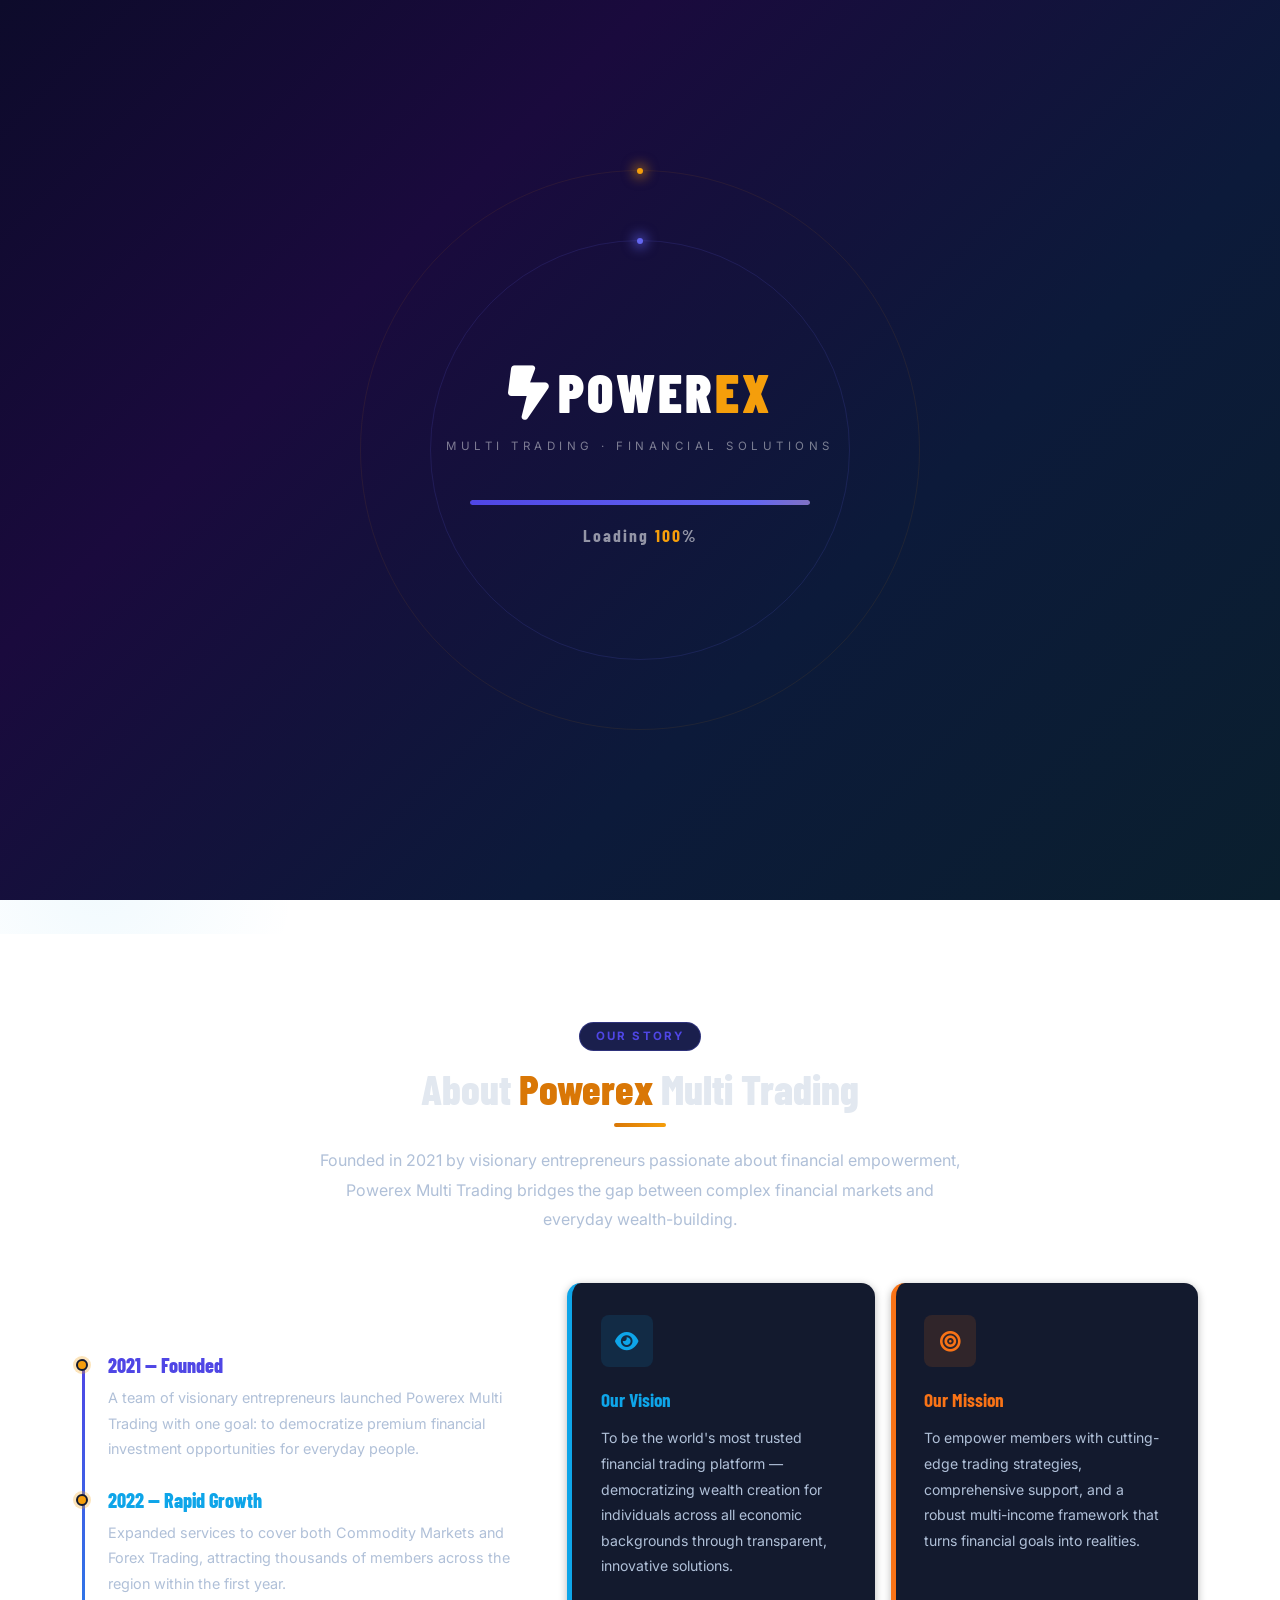
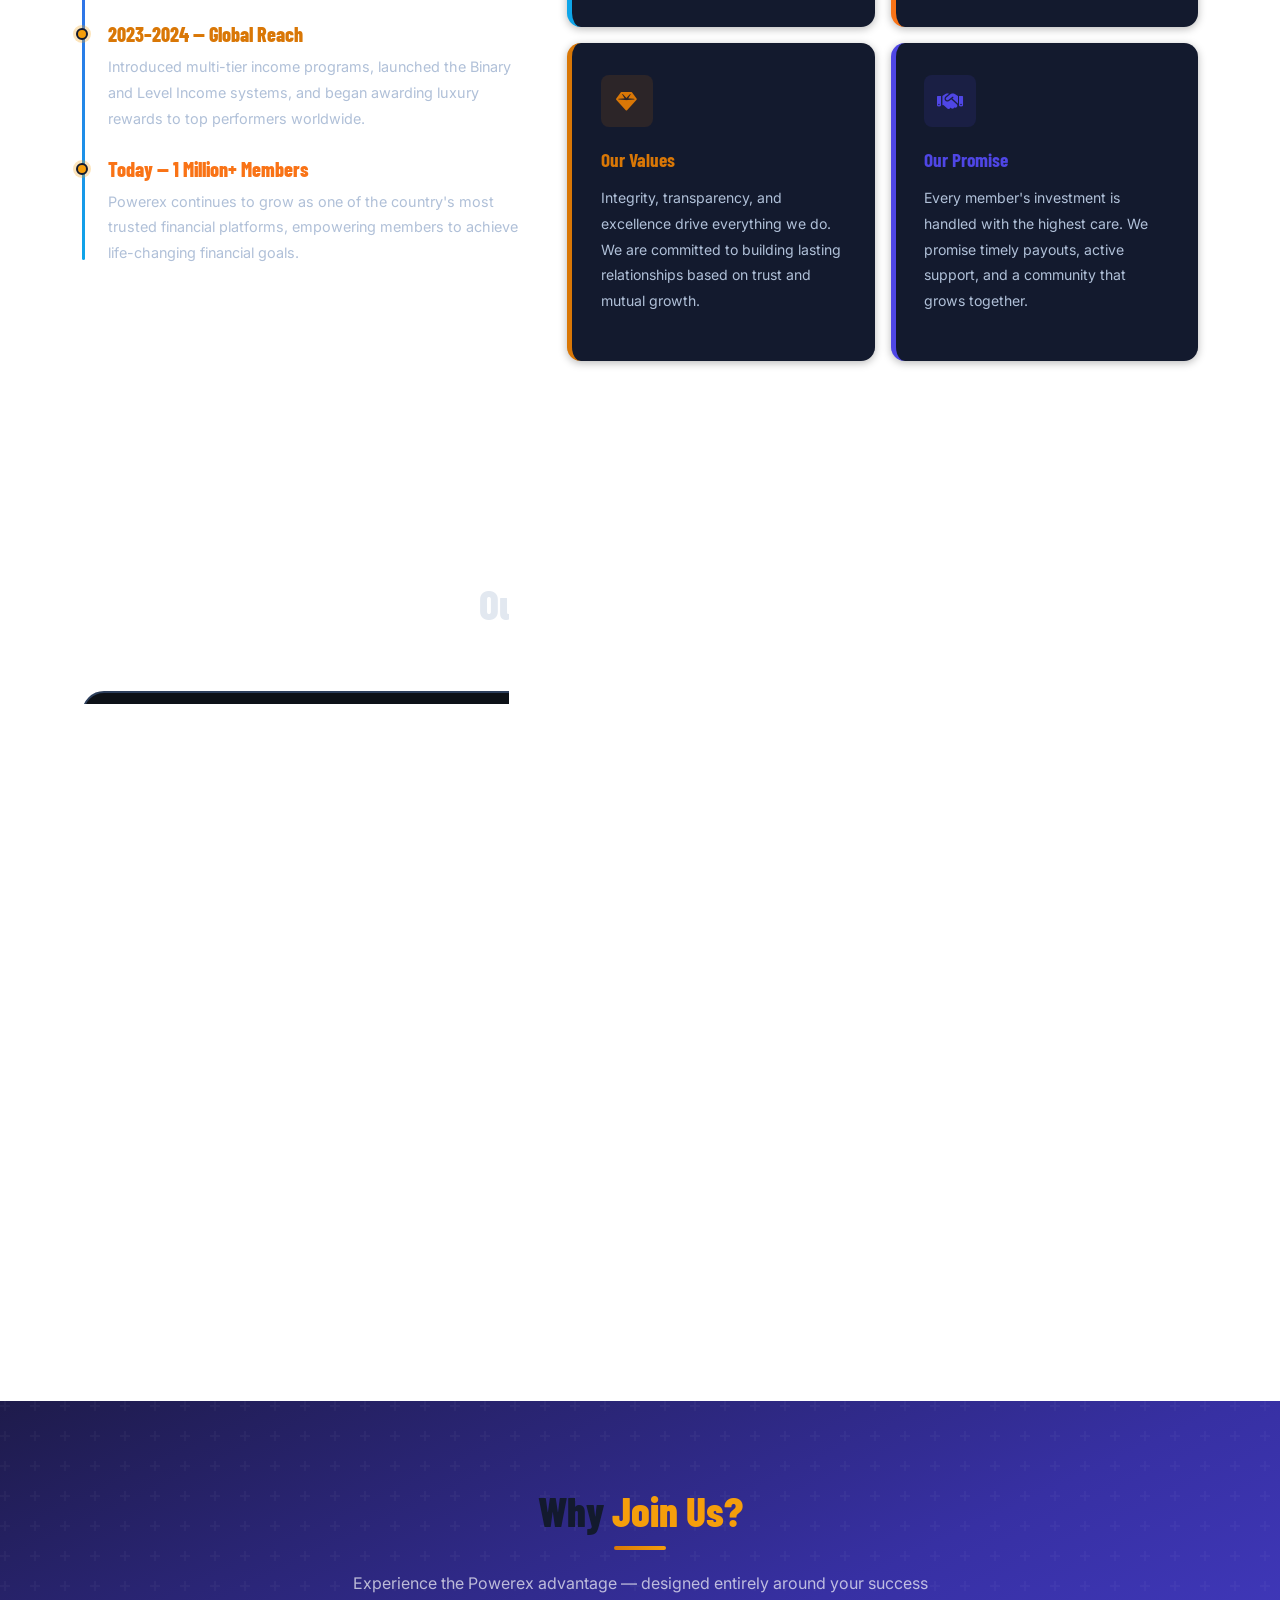
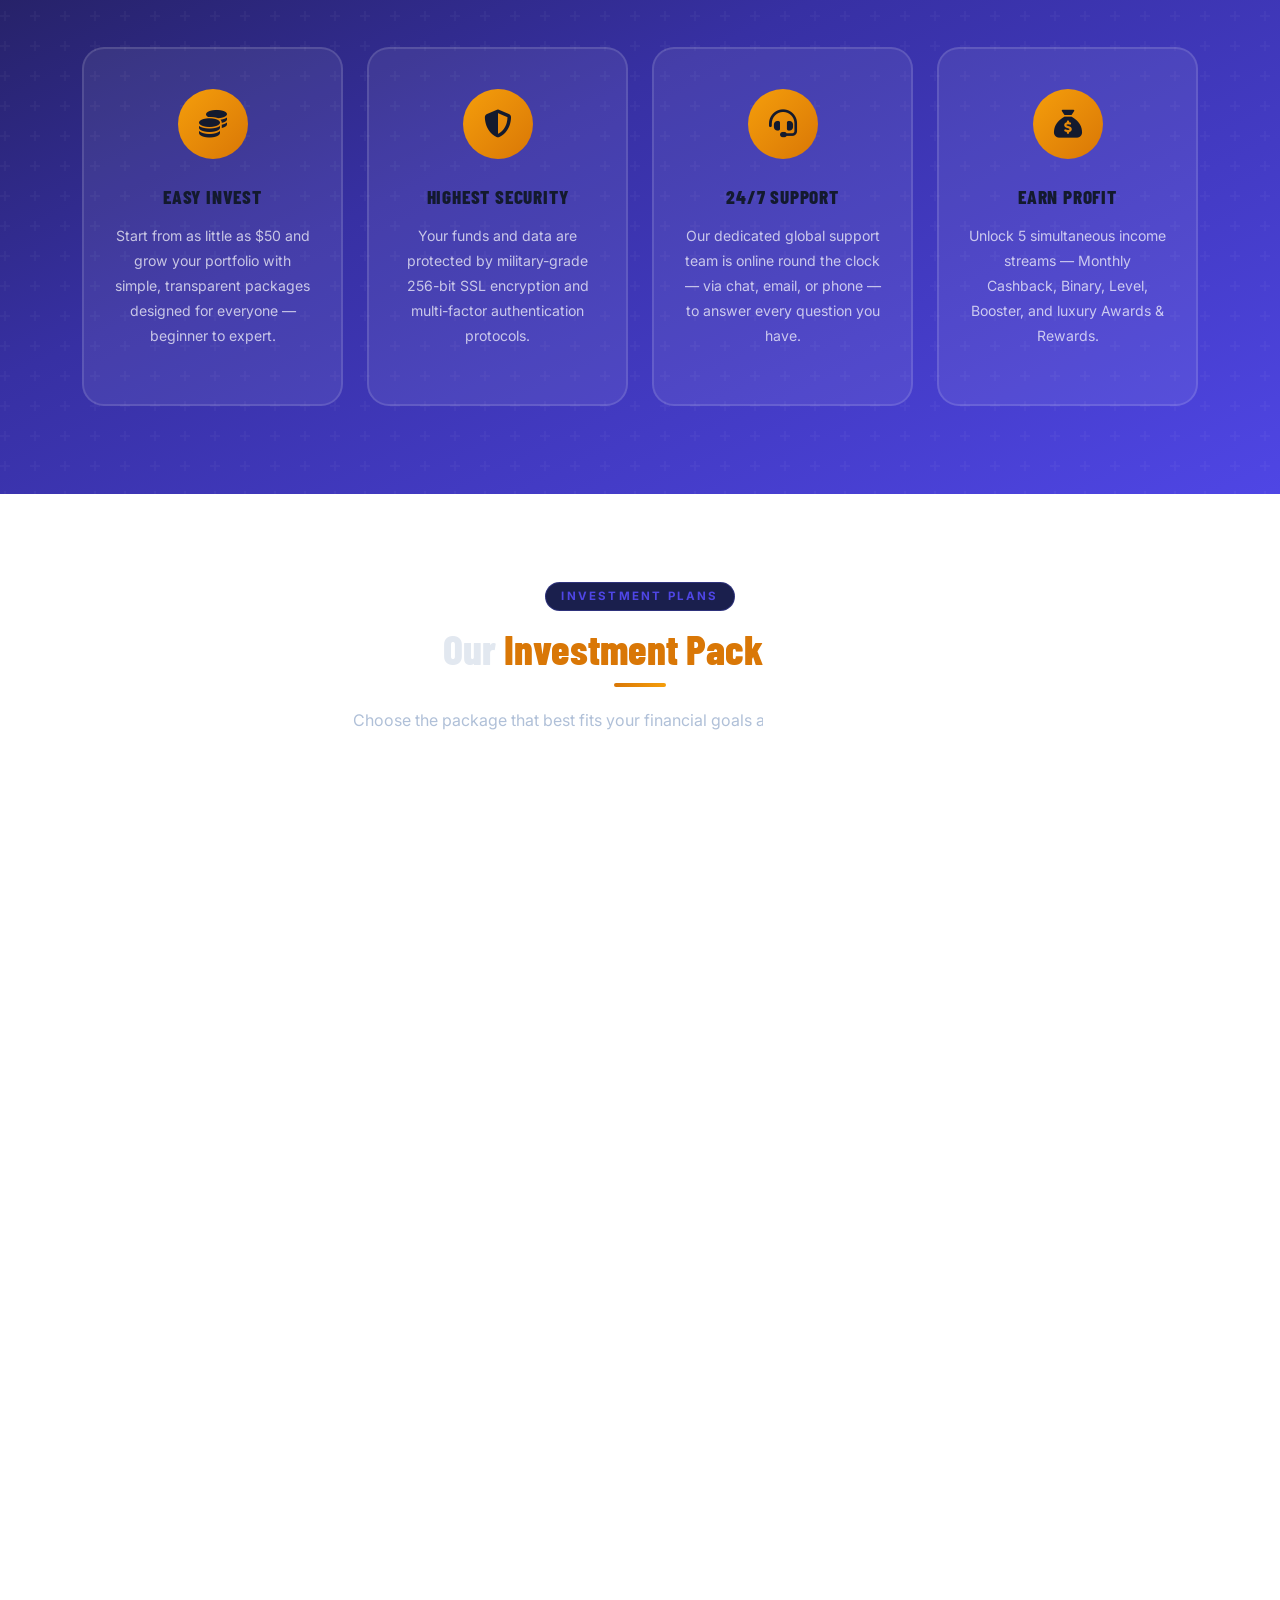
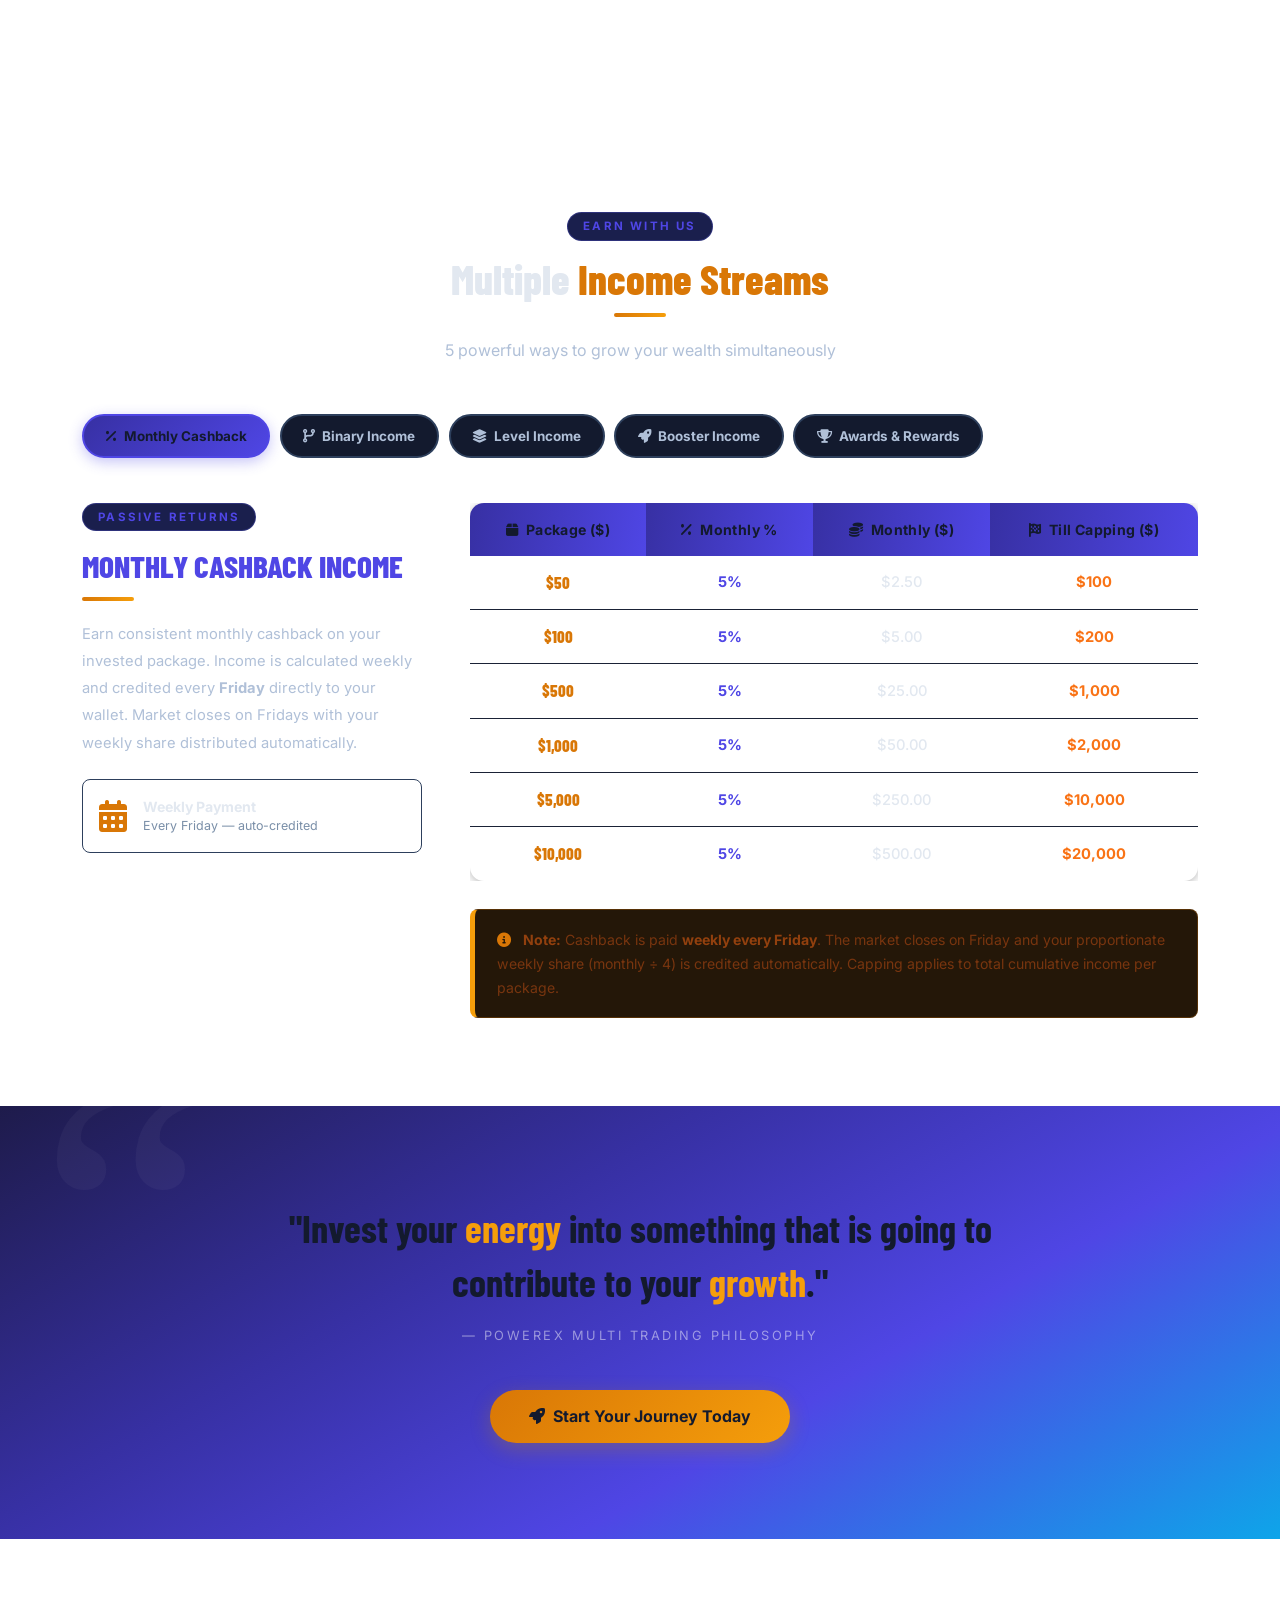
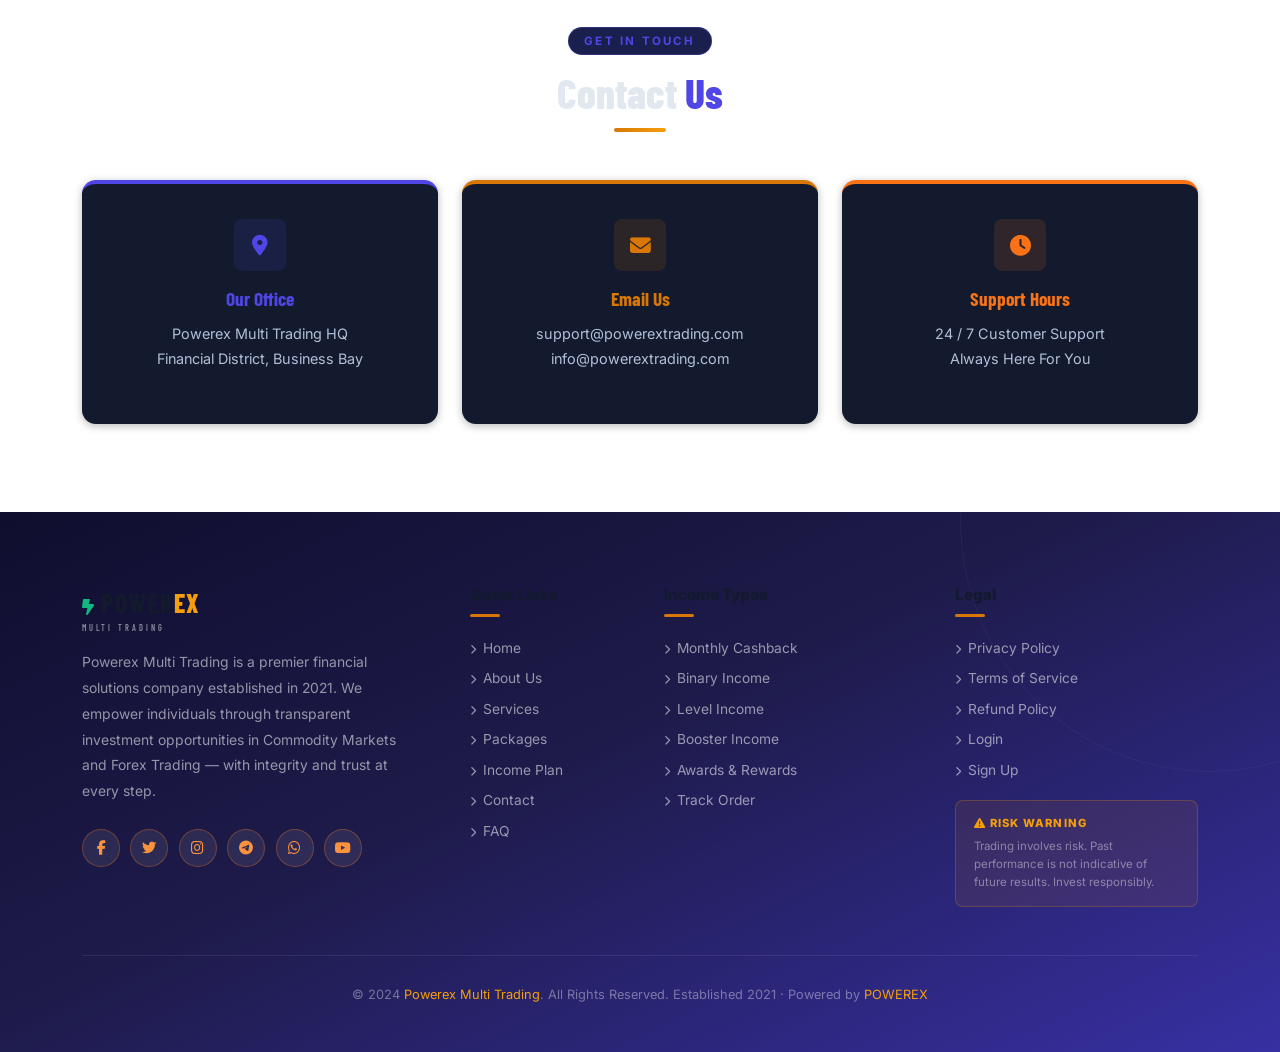
==== index.html @ 44443613 "add files and ready basic frontend" ====
<!DOCTYPE html>
<html lang="en">
<head>
  <meta charset="UTF-8" />
  <meta name="viewport" content="width=device-width, initial-scale=1.0" />
  <title>Powerex Multi Trading – Financial Solutions</title>

  <!-- Bootstrap 5 -->
  <link href="https://cdn.jsdelivr.net/npm/bootstrap@5.3.3/dist/css/bootstrap.min.css" rel="stylesheet" />
  <!-- Font Awesome 6 -->
  <link href="https://cdnjs.cloudflare.com/ajax/libs/font-awesome/6.5.0/css/all.min.css" rel="stylesheet" />
  <!-- Google Fonts -->
  <link href="https://fonts.googleapis.com/css2?family=Inter:wght@300;400;500;600;700;800;900&family=Barlow+Condensed:wght@500;600;700;800&display=swap" rel="stylesheet" />

  <style>
    /* ═══════════════════════════════════════
       VARIABLES
    ═══════════════════════════════════════ */
    :root {
      /* ── Brand: Deep Indigo ── */
      --green:      #4F46E5;
      --green-d:    #3730A3;
      --green-l:    #6366F1;
      --green-xl:   #1a1f4d;
      /* ── Secondary: Sky / Cyan ── */
      --blue:       #0EA5E9;
      --blue-d:     #0369A1;
      --blue-l:     #38BDF8;
      --blue-xl:    #0a1f35;
      /* ── Accent: Coral-Orange ── */
      --pink:       #F97316;
      --pink-d:     #C2410C;
      --pink-l:     #FB923C;
      --pink-xl:    #2a1208;
      /* ── Premium: Warm Amber ── */
      --gold:       #D97706;
      --gold-d:     #92400E;
      --gold-l:     #F59E0B;
      --gold-xl:    #241708;
      --white:      #131a2e;
      --gray-50:    #0d1117;
      --gray-100:   #1a2236;
      --gray-300:   #2d3f5c;
      --gray-500:   #7a8fa8;
      --gray-700:   #b0c0d8;
      --gray-900:   #e2e8f0;
      --shadow-sm:  0 2px 8px rgba(0,0,0,.28);
      --shadow-md:  0 6px 24px rgba(0,0,0,.42);
      --shadow-lg:  0 16px 48px rgba(0,0,0,.55);
      --radius-sm:  8px;
      --radius-md:  14px;
      --radius-lg:  22px;
      --radius-xl:  32px;
      --transition: all .28s ease;
    }

    *, *::before, *::after { box-sizing: border-box; margin: 0; padding: 0; }
    html { scroll-behavior: smooth; }

    /* ── LIGHT MODE overrides ── */
    body.light {
      --white:      #FFFFFF;
      --gray-50:    #F8FAFC;
      --gray-100:   #F1F5F9;
      --gray-300:   #CBD5E1;
      --gray-500:   #94A3B8;
      --gray-700:   #475569;
      --gray-900:   #0F172A;
      --green-xl:   #EEF2FF;
      --blue-xl:    #E0F2FE;
      --pink-xl:    #FFF7ED;
      --gold-xl:    #FFFBEB;
      --shadow-sm:  0 2px 8px rgba(0,0,0,.07);
      --shadow-md:  0 6px 24px rgba(0,0,0,.10);
      --shadow-lg:  0 16px 48px rgba(0,0,0,.13);
      background: linear-gradient(135deg, #f0f4ff 0%, #faf5ff 25%, #f0f9ff 50%, #fffbf0 75%, #f0fdf9 100%);
      color: #0F172A;
    }
    body.light #about    { background: rgba(248,250,252,0.82); }
    body.light #services { background: rgba(255,255,255,0.75); }
    body.light #packages { background: rgba(248,250,252,0.82); }
    body.light #income   { background: rgba(255,255,255,0.75); }
    body.light #contact  { background: rgba(248,250,252,0.82); }
    body.light ::-webkit-scrollbar-track { background: #F1F5F9; }
    body.light .hero-input  { background: rgba(255,255,255,.85); color: #0F172A; }
    body.light .social-btn  { background: #fff; color: var(--gray-700); }
    body.light .hero-card   { background: #fff; }
    body.light .hero-card-float { background: #fff; }
    body.light .vmcard      { background: #fff; }
    body.light .svc-card    { background: var(--gray-50); }
    body.light .pkg-card    { background: #fff; }
    body.light .boost-card  { background: #fff; }
    body.light .bin-stat-card { background: #fff; }
    body.light .contact-card  { background: #fff; }
    body.light .px-table tbody tr:hover td { background: var(--gray-50); }
    body.light .hero-counter { background: var(--gray-50); border-color: var(--gray-300); }
    body.light .inc-tab      { background: #fff; }
    body.light .boost-req    { background: var(--gray-50); }
    body.light .hp-orb       { opacity: .08; }

    /* ── THEME TOGGLE BUTTON ── */
    .theme-toggle {
      display: inline-flex;
      align-items: center;
      justify-content: center;
      width: 40px; height: 40px;
      border-radius: 50%;
      border: 2px solid rgba(255,255,255,.3);
      background: rgba(255,255,255,.08);
      color: rgba(255,255,255,.88);
      font-size: 1rem;
      cursor: pointer;
      transition: var(--transition);
      flex-shrink: 0;
      position: relative;
      overflow: hidden;
    }
    .theme-toggle:hover {
      background: rgba(245,158,11,.2);
      border-color: var(--gold-l);
      color: var(--gold-l);
      transform: rotate(20deg) scale(1.08);
    }
    .theme-toggle .ico-moon,
    .theme-toggle .ico-sun  { position: absolute; transition: opacity .3s, transform .3s; }
    .theme-toggle .ico-sun  { opacity: 0; transform: rotate(-90deg) scale(.6); }
    .theme-toggle .ico-moon { opacity: 1; transform: rotate(0)        scale(1); }
    body.light .theme-toggle .ico-sun  { opacity: 1; transform: rotate(0)       scale(1); }
    body.light .theme-toggle .ico-moon { opacity: 0; transform: rotate(90deg) scale(.6); }
    body.light .theme-toggle {
      border-color: rgba(79,70,229,.35);
      background: rgba(79,70,229,.1);
      color: var(--green);
    }
    body.light .theme-toggle:hover {
      background: rgba(79,70,229,.2);
      color: var(--green-d);
    }

    body {
      font-family: 'Inter', sans-serif;
      color: #e2e8f0;
      background: linear-gradient(135deg, #0d0b2b 0%, #1a0a3d 20%, #0c1a3a 40%, #0a1f2e 60%, #0d1f1a 80%, #1a1205 100%);
      background-attachment: fixed;
      overflow-x: hidden;
    }

    /* ── scrollbar ── */
    ::-webkit-scrollbar { width: 7px; }
    ::-webkit-scrollbar-track { background: #0d1117; }
    ::-webkit-scrollbar-thumb { background: var(--green); border-radius: 4px; }

    /* ═══════════════════════════════════════
       UTILITIES
    ═══════════════════════════════════════ */
    .text-gold  { color: var(--gold)  !important; }
    .text-green { color: var(--green) !important; }
    .text-pink  { color: var(--pink)  !important; }
    .text-blue  { color: var(--blue)  !important; }

    .bg-green-xl { background: var(--green-xl); }
    .bg-gold-xl  { background: var(--gold-xl); }
    .bg-blue-xl  { background: var(--blue-xl); }
    .bg-pink-xl  { background: var(--pink-xl); }

    .sec-pad { padding: 5.5rem 0; }
    .sec-pad-sm { padding: 3.5rem 0; }

    .section-label {
      display: inline-block;
      font-size: .72rem;
      font-weight: 700;
      letter-spacing: 2.2px;
      text-transform: uppercase;
      color: var(--green);
      background: var(--green-xl);
      border: 1.5px solid rgba(99,102,241,.28);
      border-radius: 20px;
      padding: .28rem .95rem;
      margin-bottom: 1rem;
    }
    .section-label.label-gold {
      color: var(--gold);
      background: var(--gold-xl);
      border-color: rgba(184,134,11,.22);
    }
    .section-label.label-blue {
      color: var(--blue);
      background: var(--blue-xl);
      border-color: rgba(25,118,210,.22);
    }

    .sec-title {
      font-family: 'Barlow Condensed', sans-serif;
      font-size: 2.6rem;
      font-weight: 800;
      line-height: 1.05;
    }
    .sec-title .accent { color: var(--gold); }

    .gold-divider {
      width: 52px; height: 4px;
      background: linear-gradient(90deg, var(--gold), var(--gold-l));
      border-radius: 2px;
      margin: .8rem 0 1.2rem;
    }
    .gold-divider.center { margin: .8rem auto 1.2rem; }

    .sec-lead {
      color: var(--gray-700);
      font-size: 1rem;
      line-height: 1.85;
      max-width: 640px;
    }

    /* fade-in on scroll */
    .reveal {
      opacity: 0;
      transform: translateY(26px);
      transition: opacity .55s ease, transform .55s ease;
    }
    .reveal.in { opacity: 1; transform: none; }

    /* ─── BUTTONS ─── */
    .btn-px {
      display: inline-flex;
      align-items: center;
      gap: .55rem;
      padding: .72rem 1.85rem;
      border-radius: var(--radius-xl);
      font-weight: 700;
      font-size: .93rem;
      border: none;
      cursor: pointer;
      transition: var(--transition);
      text-decoration: none;
      white-space: nowrap;
    }
    .btn-green {
      background: linear-gradient(135deg, var(--green), var(--green-l));
      color: var(--white);
      box-shadow: 0 6px 20px rgba(46,125,50,.32);
    }
    .btn-green:hover {
      background: linear-gradient(135deg, var(--green-l), var(--green));
      box-shadow: 0 10px 30px rgba(46,125,50,.44);
      color: var(--white);
      transform: translateY(-2px);
    }
    .btn-gold {
      background: linear-gradient(135deg, var(--gold), var(--gold-l));
      color: var(--white);
      box-shadow: 0 6px 20px rgba(184,134,11,.32);
    }
    .btn-gold:hover {
      background: linear-gradient(135deg, var(--gold-l), var(--gold));
      box-shadow: 0 10px 30px rgba(184,134,11,.44);
      color: var(--white);
      transform: translateY(-2px);
    }
    .btn-pink {
      background: linear-gradient(135deg, var(--pink), var(--pink-d));
      color: var(--white);
      box-shadow: 0 6px 20px rgba(194,24,91,.28);
    }
    .btn-pink:hover {
      box-shadow: 0 10px 30px rgba(194,24,91,.40);
      color: var(--white);
      transform: translateY(-2px);
    }
    .btn-outline-green {
      background: transparent;
      color: var(--green);
      border: 2px solid var(--green);
    }
    .btn-outline-green:hover {
      background: var(--green);
      color: var(--white);
    }
    .btn-outline-gold {
      background: transparent;
      color: var(--gold);
      border: 2px solid var(--gold);
    }
    .btn-outline-gold:hover {
      background: var(--gold);
      color: var(--white);
    }

    /* ═══════════════════════════════════════
       1. NAVBAR
    ═══════════════════════════════════════ */
    #mainNav {
      background: linear-gradient(100deg, #1e1b4b 0%, var(--green-d) 40%, var(--green) 100%);
      padding: .85rem 0;
      position: sticky;
      top: 0;
      z-index: 1050;
      box-shadow: 0 3px 18px rgba(55,48,163,.45);
    }
    .nav-brand { display:flex; align-items:center; gap:.6rem; text-decoration:none; line-height:1; }
    .brand-icon-img {
      width: 36px; height: 36px;
      flex-shrink: 0;
      border-radius: 9px;
      box-shadow: 0 0 16px rgba(16,185,129,.5), 0 2px 8px rgba(0,0,0,.35);
    }
    .brand-text-wrap { display:flex; flex-direction:column; justify-content:center; }
    .brand-text {
      font-family: 'Barlow Condensed', sans-serif;
      font-size: 1.5rem; font-weight: 800; letter-spacing: 2.5px; color: #fff; line-height: 1;
    }
    .brand-ex { color: #F59E0B; text-shadow: 0 0 18px rgba(245,158,11,.6); }
    .brand-tag {
      font-size: .45rem; font-weight: 700; letter-spacing: 4px;
      color: rgba(255,255,255,.45); text-transform: uppercase;
      margin-top: 2px; font-family: 'Inter', sans-serif;
    }

    #mainNav .nav-link {
      color: rgba(255,255,255,.88) !important;
      font-weight: 600;
      font-size: .89rem;
      padding: .46rem 1rem !important;
      border-radius: var(--radius-sm);
      transition: var(--transition);
      letter-spacing: .3px;
    }
    #mainNav .nav-link:hover,
    #mainNav .nav-link.active-nav {
      color: var(--gold-l) !important;
      background: rgba(255,255,255,.1);
    }

    .nav-btn-login {
      background: transparent;
      color: var(--white) !important;
      border: 2px solid rgba(255,255,255,.55);
      padding: .42rem 1.3rem;
      border-radius: 26px;
      font-weight: 700;
      font-size: .86rem;
      transition: var(--transition);
      text-decoration: none;
      display: inline-block;
    }
    .nav-btn-login:hover {
      border-color: var(--pink-l);
      color: var(--pink-l) !important;
      background: rgba(249,115,22,.12);
    }
    .nav-btn-signup {
      background: linear-gradient(135deg, var(--gold-l), var(--gold));
      color: var(--white) !important;
      padding: .44rem 1.3rem;
      border-radius: 26px;
      font-weight: 700;
      font-size: .86rem;
      transition: var(--transition);
      text-decoration: none;
      display: inline-block;
      border: 2px solid transparent;
      box-shadow: 0 4px 14px rgba(217,119,6,.38);
    }
    .nav-btn-signup:hover {
      background: linear-gradient(135deg, var(--pink), var(--pink-d));
      border-color: transparent;
      box-shadow: 0 6px 20px rgba(249,115,22,.42);
      color: var(--white) !important;
    }

    /* hamburger lines */
    .hamburger-inner span {
      display: block;
      width: 22px; height: 2px;
      background: rgba(255,255,255,.88);
      margin: 5px 0;
      border-radius: 2px;
      transition: var(--transition);
    }
    .navbar-toggler { border: none !important; padding: 0; outline: none !important; box-shadow: none !important; }

    /* ═══════════════════════════════════════
       2. HERO
    ═══════════════════════════════════════ */
    #hero {
      background: transparent;
      min-height: calc(100vh - 68px);
      display: flex;
      align-items: center;
      position: relative;
      overflow: hidden;
    }
    /* geometric deco */
    #hero::before,
    #hero::after {
      content: '';
      position: absolute;
      border-radius: 50%;
      pointer-events: none;
    }
    #hero::before {
      width: 700px; height: 700px;
      background: radial-gradient(circle, rgba(79,70,229,.07) 0%, transparent 72%);
      top: -200px; right: -200px;
    }
    #hero::after {
      width: 400px; height: 400px;
      background: radial-gradient(circle, rgba(14,165,233,.06) 0%, transparent 70%);
      bottom: -140px; left: -100px;
    }
    .hero-deco {
      position: absolute;
      pointer-events: none;
      opacity: .07;
    }
    .hero-deco-1 { width: 200px; height: 200px; border: 3px solid var(--blue); transform: rotate(45deg); top: 10%; right: 7%; }
    .hero-deco-2 { width: 140px; height: 140px; border: 3px solid var(--green); transform: rotate(20deg); bottom: 14%; right: 15%; }
    .hero-deco-3 { width: 90px;  height: 90px;  border: 2px solid var(--gold);  transform: rotate(60deg); top: 22%; left: 4%; }

    .hero-tag {
      display: inline-flex;
      align-items: center;
      gap: .45rem;
      background: var(--green-xl);
      border: 1.5px solid rgba(99,102,241,.28);
      border-radius: 26px;
      padding: .32rem 1.05rem;
      font-size: .76rem;
      font-weight: 700;
      color: var(--green);
      letter-spacing: 1.2px;
      text-transform: uppercase;
      margin-bottom: 1.5rem;
    }

    .hero-headline {
      font-family: 'Barlow Condensed', sans-serif;
      font-size: 4rem;
      font-weight: 800;
      line-height: 1.04;
      color: var(--gray-900);
      margin-bottom: 1.4rem;
    }
    .hero-headline .gold-text {
      color: var(--gold);
    }
    .hero-headline .green-text {
      color: var(--green);
    }

    .hero-sub {
      font-size: 1.05rem;
      color: var(--gray-700);
      line-height: 1.85;
      margin-bottom: 2.2rem;
      max-width: 520px;
    }

    .hero-input-row {
      display: flex;
      gap: .6rem;
      margin-bottom: 1.6rem;
      flex-wrap: wrap;
    }
    .hero-input {
      flex: 1;
      min-width: 220px;
      padding: .82rem 1.3rem;
      border: 2px solid var(--gray-300);
      border-radius: var(--radius-xl);
      font-size: .95rem;
      outline: none;
      transition: var(--transition);
      font-family: 'Inter', sans-serif;
      background: rgba(255,255,255,0.07);
      color: #e2e8f0;
    }
    .hero-input:focus { border-color: var(--green); box-shadow: 0 0 0 3px rgba(79,70,229,.14); }

    .hero-divider {
      display: flex;
      align-items: center;
      gap: .8rem;
      color: var(--gray-500);
      font-size: .82rem;
      font-weight: 600;
      margin-bottom: 1.2rem;
    }
    .hero-divider::before, .hero-divider::after {
      content: '';
      flex: 1;
      height: 1px;
      background: var(--gray-300);
    }

    .social-login-row { display: flex; gap: .8rem; flex-wrap: wrap; }
    .social-btn {
      display: inline-flex;
      align-items: center;
      gap: .55rem;
      padding: .62rem 1.4rem;
      border: 2px solid var(--gray-300);
      border-radius: var(--radius-xl);
      font-size: .86rem;
      font-weight: 600;
      color: var(--gray-700);
      background: var(--white);
      cursor: pointer;
      transition: var(--transition);
      text-decoration: none;
    }
    .social-btn:hover { border-color: var(--green); color: var(--green); box-shadow: var(--shadow-sm); }

    .hero-counter {
      display: flex;
      align-items: center;
      gap: .65rem;
      margin-top: 2.4rem;
      padding: 1rem 1.4rem;
      background: var(--gray-50);
      border-radius: var(--radius-md);
      border: 1.5px solid var(--gray-300);
      width: fit-content;
    }
    .hero-counter .count-val {
      font-family: 'Barlow Condensed', sans-serif;
      font-size: 1.9rem;
      font-weight: 800;
      color: var(--green);
    }
    .hero-counter .count-lbl {
      font-size: .76rem;
      color: var(--gray-500);
      letter-spacing: 1px;
      text-transform: uppercase;
      line-height: 1.35;
    }
    .hero-counter .count-sep {
      width: 1px; height: 36px;
      background: var(--gray-300);
      margin: 0 .4rem;
    }

    /* Hero right card */
    .hero-card {
      background: var(--white);
      border-radius: var(--radius-lg);
      box-shadow: var(--shadow-lg);
      padding: 2rem;
      position: relative;
    }
    .hero-card-float {
      position: absolute;
      background: var(--white);
      border-radius: var(--radius-md);
      padding: .75rem 1.1rem;
      box-shadow: 0 8px 28px rgba(0,0,0,.1);
      display: flex;
      align-items: center;
      gap: .65rem;
      font-size: .8rem;
    }
    .hero-card-float-1 { top: -18px; right: -14px; border-left: 4px solid var(--gold); }
    .hero-card-float-2 { bottom: -18px; left: -14px; border-left: 4px solid var(--green); }
    .hero-card-float .fv { font-weight: 700; font-size: .92rem; }
    .hero-card-float .fl { color: var(--gray-500); font-size: .68rem; }

    .float-anim { animation: floatAnim 4.2s ease-in-out infinite; }
    @keyframes floatAnim { 0%,100%{transform:translateY(0)} 50%{transform:translateY(-13px)} }

    .card-bars {
      display: flex;
      align-items: flex-end;
      gap: 8px;
      height: 110px;
      margin-bottom: 1.2rem;
    }
    .cbar { flex: 1; border-radius: 5px 5px 0 0; }
    .cbar-b  { background: linear-gradient(180deg, var(--blue-l), var(--blue)); }
    .cbar-g  { background: linear-gradient(180deg, var(--green-l), var(--green)); }
    .cbar-go { background: linear-gradient(180deg, var(--gold-l), var(--gold)); }

    .stat-row {
      display: flex;
      justify-content: space-between;
      padding-top: 1rem;
      border-top: 1.5px solid var(--gray-100);
    }
    .stat-item { text-align: center; }
    .stat-item .sv { font-family:'Barlow Condensed',sans-serif; font-size:1.55rem; font-weight:800; color:var(--green); }
    .stat-item .sl { font-size:.7rem; color:var(--gray-500); letter-spacing:.9px; text-transform:uppercase; }

    /* ═══════════════════════════════════════
       3. ABOUT
    ═══════════════════════════════════════ */
    #about { background: rgba(255,255,255,0.04); backdrop-filter: blur(4px); }

    .about-timeline {
      position: relative;
      padding-left: 1.6rem;
    }
    .about-timeline::before {
      content: '';
      position: absolute;
      left: 0; top: 6px; bottom: 6px;
      width: 3px;
      background: linear-gradient(180deg, var(--green), var(--blue));
      border-radius: 2px;
    }
    .about-tpoint {
      position: relative;
      margin-bottom: 1.6rem;
    }
    .about-tpoint::before {
      content: '';
      position: absolute;
      left: -1.95rem;
      top: 6px;
      width: 12px; height: 12px;
      border-radius: 50%;
      background: var(--gold-l);
      border: 2.5px solid var(--white);
      box-shadow: 0 0 0 3px rgba(245,158,11,.28);
    }

    .vmcard {
      background: var(--white);
      border-radius: var(--radius-md);
      padding: 2rem 1.8rem;
      border-left: 5px solid;
      box-shadow: var(--shadow-sm);
      height: 100%;
      transition: var(--transition);
    }
    .vmcard:hover { transform: translateY(-4px); box-shadow: var(--shadow-md); }
    .vmcard.vision  { border-left-color: var(--blue); }
    .vmcard.mission { border-left-color: var(--pink); }
    .vmcard.values  { border-left-color: var(--gold); }

    .vmc-icon {
      width: 52px; height: 52px;
      border-radius: var(--radius-sm);
      display: flex; align-items: center; justify-content: center;
      font-size: 1.3rem;
      margin-bottom: 1.2rem;
    }
    .vmc-icon.bl { background: rgba(14,165,233,.12);  color: var(--blue); }
    .vmc-icon.pk { background: rgba(249,115,22,.12);  color: var(--pink); }
    .vmc-icon.gd { background: rgba(217,119,6,.12);   color: var(--gold); }
    .vmc-icon.gr { background: rgba(79,70,229,.12);   color: var(--green); }

    .vmc-title {
      font-family:'Barlow Condensed',sans-serif;
      font-size: 1.2rem;
      font-weight: 700;
      margin-bottom: .65rem;
    }

    /* ═══════════════════════════════════════
       4. SERVICES
    ═══════════════════════════════════════ */
    #services { background: rgba(255,255,255,0.03); backdrop-filter: blur(4px); }

    .svc-card {
      background: var(--gray-50);
      border: 2px solid var(--gray-300);
      border-radius: var(--radius-lg);
      padding: 2.8rem 2.4rem;
      height: 100%;
      transition: var(--transition);
      position: relative;
      overflow: hidden;
    }
    .svc-card::before {
      content: '';
      position: absolute;
      top: 0; left: 0; right: 0; height: 4px;
      background: transparent;
      transition: var(--transition);
    }
    .svc-card:hover {
      border-color: var(--green);
      box-shadow: var(--shadow-md);
      transform: translateY(-5px);
    }
    .svc-card:hover::before { background: linear-gradient(90deg, var(--green), var(--blue)); }
    .svc-card.commodity:hover { border-color: var(--gold); }
    .svc-card.commodity:hover::before { background: linear-gradient(90deg, var(--gold), var(--green)); }

    .svc-icon-wrap {
      width: 80px; height: 80px;
      border-radius: var(--radius-md);
      display: flex; align-items: center; justify-content: center;
      font-size: 1.9rem;
      margin-bottom: 1.6rem;
    }
    .svc-icon-wrap.gd { background: rgba(217,119,6,.12);   color: var(--gold); }
    .svc-icon-wrap.bl { background: rgba(14,165,233,.12);  color: var(--blue); }

    .svc-title {
      font-family:'Barlow Condensed',sans-serif;
      font-size: 1.75rem;
      font-weight: 800;
      margin-bottom: .85rem;
    }

    .svc-list {
      list-style: none;
      padding: 0;
      margin: 1rem 0 1.6rem;
    }
    .svc-list li {
      display: flex;
      align-items: flex-start;
      gap: .6rem;
      padding: .38rem 0;
      font-size: .9rem;
      color: var(--gray-700);
    }
    .svc-list li i { color: var(--green); margin-top: .15rem; flex-shrink: 0; }

    /* ═══════════════════════════════════════
       5. WHY JOIN US
    ═══════════════════════════════════════ */
    #why {
      background: linear-gradient(155deg, #1e1b4b 0%, var(--green-d) 45%, var(--green) 100%);
      position: relative;
      overflow: hidden;
    }
    #why::before {
      content: '';
      position: absolute;
      inset: 0;
      background: url("data:image/svg+xml,%3Csvg width='60' height='60' viewBox='0 0 60 60' xmlns='http://www.w3.org/2000/svg'%3E%3Cg fill='none' fill-rule='evenodd'%3E%3Cg fill='%23ffffff' fill-opacity='0.03'%3E%3Cpath d='M36 34v-4h-2v4h-4v2h4v4h2v-4h4v-2h-4zm0-30V0h-2v4h-4v2h4v4h2V6h4V4h-4zM6 34v-4H4v4H0v2h4v4h2v-4h4v-2H6zM6 4V0H4v4H0v2h4v4h2V6h4V4H6z'/%3E%3C/g%3E%3C/g%3E%3C/svg%3E");
      pointer-events: none;
    }

    .why-card {
      background: rgba(255,255,255,.07);
      border: 2px solid rgba(255,255,255,.12);
      border-radius: var(--radius-lg);
      padding: 2.5rem 1.8rem;
      text-align: center;
      height: 100%;
      transition: var(--transition);
    }
    .why-card:hover {
      background: rgba(255,255,255,.14);
      border-color: var(--gold-l);
      transform: translateY(-6px);
      box-shadow: 0 18px 48px rgba(0,0,0,.28);
    }
    .why-icon {
      width: 70px; height: 70px;
      background: linear-gradient(135deg, var(--gold-l), var(--gold));
      border-radius: 50%;
      display: flex; align-items: center; justify-content: center;
      font-size: 1.75rem;
      color: var(--white);
      margin: 0 auto 1.5rem;
      box-shadow: 0 0 0 0 rgba(245,158,11,.45);
      animation: goldPulse 2.6s ease-in-out infinite;
    }
    @keyframes goldPulse {
      0%,100% { box-shadow: 0 0 0 0 rgba(245,158,11,.45); }
      50%      { box-shadow: 0 0 0 14px rgba(245,158,11,0); }
    }
    .why-title {
      font-family:'Barlow Condensed',sans-serif;
      font-size: 1.2rem;
      font-weight: 800;
      color: var(--white);
      letter-spacing: .8px;
      margin-bottom: .7rem;
    }
    .why-text { color: rgba(255,255,255,.7); font-size: .88rem; line-height: 1.78; }

    /* ═══════════════════════════════════════
       6. PACKAGES
    ═══════════════════════════════════════ */
    #packages { background: rgba(255,255,255,0.04); backdrop-filter: blur(4px); }

    .pkg-card {
      background: var(--white);
      border-radius: var(--radius-lg);
      padding: 2.2rem 1.7rem;
      text-align: center;
      border: 2px solid var(--gray-300);
      position: relative;
      overflow: hidden;
      transition: var(--transition);
      height: 100%;
    }
    .pkg-card::after {
      content: '';
      position: absolute;
      top: 0; left: 0; right: 0; height: 4px;
      background: linear-gradient(90deg, var(--gold), var(--pink-l));
    }
    .pkg-card:hover {
      border-color: var(--pink);
      transform: translateY(-7px);
      box-shadow: 0 22px 52px rgba(249,115,22,.18);
    }
    .pkg-card.featured {
      border-color: var(--gold);
      background: linear-gradient(170deg, #FFFBEB, var(--white));
    }
    .pkg-card.featured::after {
      background: linear-gradient(90deg, var(--gold), var(--gold-l));
    }

    .pkg-ribbon {
      position: absolute;
      top: 14px; right: -28px;
      background: var(--pink);
      color: var(--white);
      font-size: .65rem;
      font-weight: 800;
      letter-spacing: 1.2px;
      text-transform: uppercase;
      padding: .26rem 2.2rem;
      transform: rotate(38deg);
      box-shadow: 0 2px 8px rgba(0,0,0,.18);
    }

    .pkg-name {
      font-family:'Barlow Condensed',sans-serif;
      font-size: 1.25rem;
      font-weight: 800;
      color: var(--gray-700);
      margin-bottom: .25rem;
      letter-spacing: .5px;
    }
    .pkg-tier { font-size: .73rem; color: var(--gray-500); letter-spacing: 1.2px; text-transform: uppercase; margin-bottom: .8rem; }

    .pkg-price {
      font-family:'Barlow Condensed',sans-serif;
      font-size: 3.2rem;
      font-weight: 800;
      color: var(--gold);
      line-height: 1;
      margin: .8rem 0;
    }
    .pkg-price sup { font-size: 1.5rem; vertical-align: super; }

    .pkg-features { margin: 1rem 0 1.4rem; }
    .pkg-feat {
      display: flex;
      align-items: center;
      gap: .6rem;
      padding: .42rem 0;
      font-size: .86rem;
      color: var(--gray-700);
      border-bottom: 1px dashed var(--gray-100);
      text-align: left;
    }
    .pkg-feat:last-child { border-bottom: none; }
    .pkg-feat i { color: var(--green); flex-shrink: 0; }

    .btn-invest {
      width: 100%;
      padding: .75rem;
      border-radius: var(--radius-xl);
      background: linear-gradient(135deg, var(--green), var(--green-l));
      color: var(--white);
      font-weight: 700;
      font-size: .93rem;
      border: none;
      cursor: pointer;
      transition: var(--transition);
      font-family: 'Inter', sans-serif;
    }
    .btn-invest:hover {
      background: linear-gradient(135deg, var(--pink), var(--pink-d));
      box-shadow: 0 10px 28px rgba(249,115,22,.36);
      transform: translateY(-2px);
    }

    /* ═══════════════════════════════════════
       7. INCOME SECTION
    ═══════════════════════════════════════ */
    #income { background: rgba(255,255,255,0.03); backdrop-filter: blur(4px); }

    .income-tabs {
      display: flex;
      flex-wrap: wrap;
      gap: .6rem;
      margin-bottom: 2.8rem;
    }
    .inc-tab {
      padding: .62rem 1.35rem;
      border-radius: 26px;
      font-weight: 700;
      font-size: .84rem;
      border: 2px solid var(--gray-300);
      background: var(--white);
      color: var(--gray-700);
      cursor: pointer;
      transition: var(--transition);
      user-select: none;
      white-space: nowrap;
    }
    .inc-tab:hover { border-color: var(--green); color: var(--green); }
    .inc-tab.active {
      background: linear-gradient(135deg, var(--green-d), var(--green));
      border-color: var(--green);
      color: var(--white);
      box-shadow: 0 4px 14px rgba(79,70,229,.32);
    }

    .income-panel { display: none; }
    .income-panel.active { display: block; }

    /* custom table */
    .px-table {
      width: 100%;
      border-collapse: separate;
      border-spacing: 0;
      border-radius: var(--radius-md);
      overflow: hidden;
      box-shadow: var(--shadow-sm);
    }
    .px-table thead th {
      background: linear-gradient(100deg, var(--green-d), var(--green));
      color: var(--white);
      padding: 1rem 1.3rem;
      font-weight: 700;
      font-size: .88rem;
      letter-spacing: .4px;
      text-align: center;
      white-space: nowrap;
    }
    .px-table tbody td {
      padding: .88rem 1.3rem;
      text-align: center;
      border-bottom: 1px solid var(--gray-100);
      font-size: .92rem;
      font-weight: 500;
    }
    .px-table tbody tr:last-child td { border-bottom: none; }
    .px-table tbody tr:hover td { background: var(--gray-50); }
    .px-table td.gold  { color: var(--gold);  font-weight: 800; font-family:'Barlow Condensed',sans-serif; font-size:1.05rem; }
    .px-table td.green { color: var(--green); font-weight: 700; }
    .px-table td.pink  { color: var(--pink);  font-weight: 700; }
    .px-table td.blue  { color: var(--blue);  font-weight: 600; }

    .note-block {
      background: var(--gold-xl);
      border: 1.5px solid rgba(217,119,6,.28);
      border-left: 5px solid var(--gold-l);
      border-radius: var(--radius-sm);
      padding: 1.1rem 1.4rem;
      margin-top: 1.8rem;
    }
    .note-block p { color: #78350F; font-size: .88rem; margin: 0; line-height: 1.7; }
    .note-block p strong { color: var(--gold-d); }

    /* Binary tree */
    .bin-tree { text-align: center; padding: 2.5rem 0; }
    .bin-node {
      display: inline-block;
      background: linear-gradient(135deg, var(--green-d), var(--green));
      color: var(--white);
      padding: .7rem 1.4rem;
      border-radius: var(--radius-md);
      font-weight: 700;
      font-size: .88rem;
    }
    .bin-node.gold { background: linear-gradient(135deg, var(--gold), var(--gold-l)); }
    .bin-node.blue { background: linear-gradient(135deg, var(--blue-d), var(--blue)); }
    .bin-line { width: 2px; height: 36px; background: var(--gray-300); margin: 0 auto; }

    .bin-stat-card {
      background: var(--white);
      border: 2px solid var(--gold);
      border-radius: var(--radius-md);
      padding: 2rem 1.5rem;
      text-align: center;
      box-shadow: var(--shadow-sm);
      height: 100%;
      transition: var(--transition);
    }
    .bin-stat-card:hover { transform: translateY(-4px); box-shadow: var(--shadow-md); }
    .bin-stat-val {
      font-family:'Barlow Condensed',sans-serif;
      font-size: 3rem;
      font-weight: 800;
      color: var(--gold);
      line-height: 1;
    }
    .bin-stat-lbl { color: var(--gray-700); font-weight: 600; margin-top: .35rem; }

    /* Level badges */
    .lvl-pill {
      display: inline-block;
      padding: .25rem .85rem;
      border-radius: 20px;
      font-size: .78rem;
      font-weight: 700;
      color: var(--white);
    }

    /* Booster cards */
    .boost-card {
      background: var(--white);
      border: 2px solid var(--gold);
      border-radius: var(--radius-lg);
      padding: 2.8rem 2rem;
      text-align: center;
      position: relative;
      overflow: hidden;
      transition: var(--transition);
      height: 100%;
    }
    .boost-card::after {
      content: '';
      position: absolute;
      bottom: 0; left: 0; right: 0; height: 4px;
      background: linear-gradient(90deg, var(--gold), var(--gold-l));
    }
    .boost-card:hover {
      border-color: var(--pink);
      box-shadow: 0 20px 55px rgba(249,115,22,.18);
      transform: translateY(-7px);
    }
    .boost-card:hover::after { background: linear-gradient(90deg, var(--pink), var(--pink-d)); }

    .boost-num {
      font-size: .72rem;
      font-weight: 800;
      letter-spacing: 2px;
      text-transform: uppercase;
      color: var(--pink);
      margin-bottom: .4rem;
    }
    .boost-pct {
      font-family:'Barlow Condensed',sans-serif;
      font-size: 4.5rem;
      font-weight: 800;
      color: var(--gold);
      line-height: 1;
    }
    .boost-req {
      background: var(--gray-50);
      border-radius: var(--radius-sm);
      padding: .9rem 1.1rem;
      margin-top: 1.4rem;
      font-size: .84rem;
      color: var(--gray-700);
      line-height: 1.65;
    }
    .boost-req strong { color: var(--green); }

    /* ═══════════════════════════════════════
       QUOTE / CTA
    ═══════════════════════════════════════ */
    #quote {
      background: linear-gradient(150deg, #1e1b4b 0%, var(--green-d) 35%, var(--green) 65%, var(--blue) 100%);
      padding: 6rem 0;
      position: relative;
      overflow: hidden;
    }
    #quote::before {
      content: '\201C';
      position: absolute;
      font-family: Georgia, serif;
      font-size: 24rem;
      color: rgba(255,255,255,.035);
      top: -80px; left: 3%;
      line-height: 1;
      pointer-events: none;
    }
    .quote-text {
      font-family:'Barlow Condensed',sans-serif;
      font-size: 2.4rem;
      font-weight: 700;
      color: var(--white);
      line-height: 1.4;
      text-align: center;
    }
    .quote-text .hl { color: var(--gold-l); }
    .quote-author {
      text-align: center;
      color: rgba(255,255,255,.48);
      font-size: .8rem;
      letter-spacing: 2.5px;
      text-transform: uppercase;
      margin-top: 1rem;
      margin-bottom: 2.8rem;
    }

    /* ═══════════════════════════════════════
       CONTACT
    ═══════════════════════════════════════ */
    #contact { background: rgba(255,255,255,0.04); backdrop-filter: blur(4px); }

    .contact-card {
      background: var(--white);
      border-radius: var(--radius-md);
      padding: 2.2rem 1.8rem;
      border-top: 4px solid;
      box-shadow: var(--shadow-sm);
      text-align: center;
      height: 100%;
      transition: var(--transition);
    }
    .contact-card:hover { transform: translateY(-5px); box-shadow: var(--shadow-md); }

    /* ═══════════════════════════════════════
       FOOTER
    ═══════════════════════════════════════ */
    footer {
      background: linear-gradient(155deg, #0f0e2e 0%, #1e1b4b 45%, var(--green-d) 100%);
      padding: 4.5rem 0 2rem;
      position: relative;
      overflow: hidden;
    }
    footer::before {
      content: '';
      position: absolute;
      width: 500px; height: 500px;
      border-radius: 50%;
      border: 1px solid rgba(255,255,255,.04);
      top: -240px; right: -180px;
      pointer-events: none;
    }

    .footer-brand {
      font-family:'Barlow Condensed',sans-serif;
      font-size: 1.6rem;
      font-weight: 800;
      color: var(--white);
      letter-spacing: 1.5px;
    }
    .footer-brand span { color: var(--gold-l); }
    .footer-brand small {
      display: block;
      font-size: .52rem;
      font-weight: 600;
      letter-spacing: 3px;
      color: rgba(255,255,255,.5);
      text-transform: uppercase;
    }

    .footer-text { color: rgba(255,255,255,.55); font-size: .87rem; line-height: 1.85; margin-top: 1rem; }

    .footer-head {
      font-weight: 800;
      color: var(--white);
      font-size: .95rem;
      margin-bottom: 1.3rem;
      position: relative;
      padding-bottom: .65rem;
    }
    .footer-head::after {
      content: '';
      position: absolute;
      bottom: 0; left: 0;
      width: 30px; height: 3px;
      background: var(--gold);
      border-radius: 2px;
    }

    .footer-link {
      display: block;
      color: rgba(255,255,255,.55);
      font-size: .86rem;
      margin-bottom: .62rem;
      text-decoration: none;
      transition: var(--transition);
    }
    .footer-link i { font-size: .62rem; margin-right: .45rem; }
    .footer-link:hover { color: var(--gold-l); padding-left: 4px; }

    .social-icon {
      display: inline-flex;
      align-items: center;
      justify-content: center;
      width: 38px; height: 38px;
      border-radius: 50%;
      background: rgba(255,255,255,.08);
      border: 1.5px solid rgba(249,115,22,.35);
      color: var(--pink-l);
      font-size: .9rem;
      transition: var(--transition);
      text-decoration: none;
      margin-right: .4rem;
    }
    .social-icon:hover {
      background: var(--pink);
      border-color: var(--pink);
      color: var(--white);
      transform: translateY(-3px);
    }

    .footer-risk {
      background: rgba(217,119,6,.1);
      border: 1px solid rgba(245,158,11,.22);
      border-radius: var(--radius-sm);
      padding: .9rem 1.1rem;
      margin-top: 1.2rem;
    }
    .footer-risk-title { color: var(--gold-l); font-size: .7rem; font-weight: 800; letter-spacing: 1.2px; text-transform: uppercase; margin-bottom: .3rem; }
    .footer-risk p { color: rgba(255,255,255,.42); font-size: .72rem; margin: 0; line-height: 1.6; }

    .footer-bottom {
      border-top: 1px solid rgba(255,255,255,.08);
      padding-top: 1.8rem;
      margin-top: 3rem;
      text-align: center;
      color: rgba(255,255,255,.38);
      font-size: .8rem;
    }
    .footer-bottom span { color: var(--gold-l); }

    /* ═══════════════════════════════════════
       HERO PARTICLES
    ═══════════════════════════════════════ */
    #hero-particles {
      position: absolute;
      inset: 0;
      overflow: hidden;
      pointer-events: none;
      z-index: 0;
    }
    .hp {
      position: absolute;
      border-radius: 50%;
      opacity: 0;
      animation: hpDrift linear infinite;
    }
    @keyframes hpDrift {
      0%   { transform: translateY(100%) translateX(0)    scale(0);   opacity: 0; }
      8%   { opacity: 1; }
      50%  { transform: translateY(48%)  translateX(22px)  scale(1); }
      92%  { opacity: .6; }
      100% { transform: translateY(-8%)  translateX(-18px) scale(.4); opacity: 0; }
    }
    /* a few larger glowing orbs that drift slowly */
    .hp-orb {
      position: absolute;
      border-radius: 50%;
      filter: blur(28px);
      opacity: 0;
      animation: hpOrbFloat ease-in-out infinite;
    }
    @keyframes hpOrbFloat {
      0%,100% { transform: translate(0,0);      opacity: .18; }
      33%     { transform: translate(30px,-40px); opacity: .28; }
      66%     { transform: translate(-20px,20px); opacity: .14; }
    }

    /* make sure hero content sits above particles */
    #hero .container { position: relative; z-index: 1; }
    #hero .hero-deco  { z-index: 0; }


    @media (max-width: 991px) {
      .hero-headline { font-size: 2.85rem; }
      .sec-title { font-size: 2.15rem; }
      .sec-pad { padding: 4rem 0; }
      .svc-card { padding: 2rem 1.6rem; }
      .pkg-card { padding: 1.8rem 1.4rem; }
    }
    @media (max-width: 767px) {
      .hero-headline { font-size: 2.1rem; }
      .sec-title { font-size: 1.82rem; }
      .quote-text { font-size: 1.55rem; }
      .sec-pad { padding: 3rem 0; }
      .sec-pad-sm { padding: 2.2rem 0; }
      .hero-card { padding: 1.4rem; }
      .hero-card-float-1 { top: -12px; right: -8px; font-size: .73rem; padding: .55rem .85rem; }
      .hero-card-float-2 { bottom: -12px; left: -8px; font-size: .73rem; padding: .55rem .85rem; }
      .vmcard { padding: 1.5rem 1.2rem; }
      .why-card { padding: 1.8rem 1.3rem; }
      .boost-card { padding: 2rem 1.3rem; }
      .boost-pct { font-size: 3.2rem; }
      .pkg-price { font-size: 2.5rem; }
      .px-table thead th, .px-table tbody td { padding: .65rem .8rem; font-size: .82rem; }
      .income-tabs { gap: .4rem; }
      .inc-tab { padding: .5rem 1rem; font-size: .78rem; }
      .bin-stat-val { font-size: 2.2rem; }
    }
    @media (max-width: 576px) {
      .hero-headline { font-size: 1.85rem; }
      .sec-title { font-size: 1.55rem; }
      .hero-input-row { flex-direction: column; }
      .hero-counter { flex-direction: column; gap: .9rem; }
      .hero-counter .count-sep { width: 60px; height: 1px; }
      .hero-sub { font-size: .95rem; }
      .social-login-row { flex-direction: column; }
      .social-btn { justify-content: center; }
      .svc-title { font-size: 1.45rem; }
      .svc-icon-wrap { width: 64px; height: 64px; font-size: 1.5rem; }
      .pkg-card { padding: 1.5rem 1.1rem; }
      .quote-text { font-size: 1.3rem; }
      .card-bars { height: 80px; }
      .px-table { font-size: .78rem; }
      .px-table thead th, .px-table tbody td { padding: .55rem .5rem; }
      .sec-lead { font-size: .92rem; }
      .contact-card { padding: 1.6rem 1.2rem; }
      .bin-stat-card { padding: 1.4rem 1rem; }
      .hero-deco-1, .hero-deco-2, .hero-deco-3 { display: none; }
      .footer-head { font-size: .88rem; }
      footer { padding: 3rem 0 1.5rem; }
    }
    @media (max-width: 400px) {
      .hero-headline { font-size: 1.65rem; }
      .nav-brand { font-size: 1.28rem; }
      .btn-px { padding: .62rem 1.3rem; font-size: .85rem; }
      .pkg-price { font-size: 2.1rem; }
    }

    /* ═══════════════════════════════════════
       PAGE LOADER
    ═══════════════════════════════════════ */
    #px-loader {
      position: fixed;
      inset: 0;
      z-index: 99999;
      background: linear-gradient(135deg, #0d0b2b 0%, #1a0a3d 30%, #0c1a3a 65%, #0a1f2e 100%);
      display: flex;
      flex-direction: column;
      align-items: center;
      justify-content: center;
      transition: opacity .65s ease, visibility .65s ease;
    }
    #px-loader.fade-out {
      opacity: 0;
      visibility: hidden;
    }

    /* floating particles */
    .ldr-particles {
      position: absolute;
      inset: 0;
      overflow: hidden;
      pointer-events: none;
    }
    .ldr-particle {
      position: absolute;
      border-radius: 50%;
      opacity: 0;
      animation: ldrFloat linear infinite;
    }
    @keyframes ldrFloat {
      0%   { transform: translateY(110vh) scale(0);  opacity: 0; }
      10%  { opacity: .55; }
      90%  { opacity: .35; }
      100% { transform: translateY(-10vh)  scale(1.2); opacity: 0; }
    }

    /* logo */
    .ldr-logo {
      font-family: 'Barlow Condensed', sans-serif;
      font-size: 3.4rem;
      font-weight: 900;
      letter-spacing: 3px;
      color: #fff;
      position: relative;
      z-index: 1;
      animation: ldrPulse 1.8s ease-in-out infinite;
    }
    .ldr-logo span { color: #F59E0B; }
    @keyframes ldrPulse {
      0%,100% { text-shadow: 0 0 18px rgba(99,102,241,.5), 0 0 40px rgba(99,102,241,.25); }
      50%      { text-shadow: 0 0 32px rgba(245,158,11,.7), 0 0 70px rgba(245,158,11,.35); }
    }

    .ldr-tagline {
      font-size: .72rem;
      letter-spacing: 4.5px;
      text-transform: uppercase;
      color: rgba(255,255,255,.45);
      margin-top: .3rem;
      margin-bottom: 2.8rem;
      position: relative;
      z-index: 1;
    }

    /* track */
    .ldr-track {
      width: min(340px, 78vw);
      height: 5px;
      background: rgba(255,255,255,.1);
      border-radius: 99px;
      overflow: hidden;
      position: relative;
      z-index: 1;
    }
    /* glowing fill bar */
    .ldr-bar {
      height: 100%;
      width: 0%;
      border-radius: 99px;
      background: linear-gradient(90deg, #4F46E5, #6366F1, #F59E0B, #FB923C);
      background-size: 250% 100%;
      animation: ldrShift 1.4s linear infinite;
      transition: width .08s linear;
      box-shadow: 0 0 14px rgba(245,158,11,.55);
    }
    @keyframes ldrShift {
      0%   { background-position: 0% 50%; }
      100% { background-position: 250% 50%; }
    }

    /* pct counter */
    .ldr-pct {
      margin-top: 1.1rem;
      font-family: 'Barlow Condensed', sans-serif;
      font-size: 1.1rem;
      font-weight: 700;
      letter-spacing: 2px;
      color: rgba(255,255,255,.55);
      position: relative;
      z-index: 1;
    }
    .ldr-pct span { color: #F59E0B; }

    /* glow ring */
    .ldr-ring {
      position: absolute;
      width: 420px; height: 420px;
      border-radius: 50%;
      border: 1px solid rgba(99,102,241,.15);
      animation: ldrSpin 8s linear infinite;
    }
    .ldr-ring::before {
      content: '';
      position: absolute;
      top: -3px; left: 50%;
      transform: translateX(-50%);
      width: 6px; height: 6px;
      background: #6366F1;
      border-radius: 50%;
      box-shadow: 0 0 12px 4px rgba(99,102,241,.6);
    }
    .ldr-ring-2 {
      width: 560px; height: 560px;
      border-color: rgba(245,158,11,.08);
      animation-duration: 14s;
      animation-direction: reverse;
    }
    .ldr-ring-2::before { background: #F59E0B; box-shadow: 0 0 12px 4px rgba(245,158,11,.5); }
    @keyframes ldrSpin { to { transform: rotate(360deg); } }
  </style>
</head>
<body>

<!-- ╔════════════════════════════════════════════╗
     ║              PAGE LOADER                   ║
     ╚════════════════════════════════════════════╝ -->
<div id="px-loader">
  <div class="ldr-particles"></div>
  <div class="ldr-ring"></div>
  <div class="ldr-ring ldr-ring-2"></div>
  <div class="ldr-logo"><i class="fa-solid fa-bolt-lightning" style="margin-right:.4rem;"></i>POWER<span>EX</span></div>
  <div class="ldr-tagline">Multi Trading · Financial Solutions</div>
  <div class="ldr-track">
    <div class="ldr-bar" id="ldrBar"></div>
  </div>
  <div class="ldr-pct">Loading <span id="ldrPct">0</span>%</div>
</div>

<!-- ╔════════════════════════════════════════════╗
     ║              1. NAVIGATION                 ║
     ╚════════════════════════════════════════════╝ -->
<nav id="mainNav" class="navbar navbar-expand-lg">
  <div class="container">

    <!-- Brand -->
    <a class="nav-brand navbar-brand" href="#hero">
      <img src="assets/px-icon.svg" class="brand-icon-img" alt="PowerEx" width="36" height="36">
      <span class="brand-text-wrap">
        <span class="brand-text">POWER<span class="brand-ex">EX</span></span>
        <span class="brand-tag">Multi Trading</span>
      </span>
    </a>

    <!-- Hamburger -->
    <button class="navbar-toggler" type="button"
            data-bs-toggle="collapse" data-bs-target="#navCollapse">
      <div class="hamburger-inner">
        <span></span><span></span><span></span>
      </div>
    </button>

    <div class="collapse navbar-collapse" id="navCollapse">
      <ul class="navbar-nav mx-auto gap-1">
        <li class="nav-item"><a class="nav-link active-nav" href="#hero">Home</a></li>
        <li class="nav-item"><a class="nav-link" href="about.html">About</a></li>
        <li class="nav-item"><a class="nav-link" href="#packages">Packages</a></li>
        <li class="nav-item"><a class="nav-link" href="#income">Income</a></li>
        <li class="nav-item"><a class="nav-link" href="contact.html">Contact</a></li>
        <li class="nav-item"><a class="nav-link" href="faq.html">FAQ</a></li>
      </ul>
      <div class="d-flex gap-2 align-items-center pt-3 pt-lg-0">
        <button class="theme-toggle" id="themeToggle" title="Toggle light / dark mode">
          <i class="fa-solid fa-moon ico-moon"></i>
          <i class="fa-solid fa-sun  ico-sun"></i>
        </button>
        <a href="login.html" class="nav-btn-login">Login</a>
        <a href="signup.html" class="nav-btn-signup">Sign Up <i class="fa-solid fa-arrow-right ms-1"></i></a>
      </div>
    </div>

  </div>
</nav>


<!-- ╔════════════════════════════════════════════╗
     ║                2. HERO                     ║
     ╚════════════════════════════════════════════╝ -->
<section id="hero">
  <div id="hero-particles"></div>
  <div class="hero-deco hero-deco-1"></div>
  <div class="hero-deco hero-deco-2"></div>
  <div class="hero-deco hero-deco-3"></div>

  <div class="container py-5">
    <div class="row align-items-center g-5">

      <!-- Left copy -->
      <div class="col-xl-6 col-lg-6">
        <div class="hero-tag">
          <i class="fa-solid fa-star" style="font-size:.7rem;"></i>
          Established 2021 · Trusted Globally
        </div>

        <h1 class="hero-headline">
          JOIN US &amp;<br>
          <span class="gold-text">SUCCESS YOUR</span><br>
          <span class="green-text">DREAMS</span>
        </h1>

        <p class="hero-sub">
          One of the country's best Financial Solution companies — combining
          Commodity Market expertise with world-class Forex Trading, built for
          visionary entrepreneurs who want exceptional, transparent returns.
        </p>

        <!-- Input row -->
        <div class="hero-input-row">
          <input type="email" class="hero-input" placeholder="Enter your email or phone…" />
          <a href="signup.html" class="btn-px btn-green">
            Get Started <i class="fa-solid fa-rocket"></i>
          </a>
        </div>

        <!-- Or divider -->
        <div class="hero-divider">or continue with</div>

        <!-- Social logins -->
        <div class="social-login-row">
          <a href="#" class="social-btn">
            <img src="https://www.svgrepo.com/show/475656/google-color.svg" width="18" alt="Google" />
            Google
          </a>
          <a href="#" class="social-btn">
            <i class="fa-brands fa-apple" style="font-size:1.15rem;color:#000;"></i>
            Apple
          </a>
          <a href="#" class="social-btn">
            <i class="fa-brands fa-telegram" style="font-size:1.1rem;color:#2CA5E0;"></i>
            Telegram
          </a>
        </div>

        <!-- Counter pill -->
        <div class="hero-counter">
          <div class="stat-item">
            <div class="count-val" id="cntMembers">0</div>
            <div class="count-lbl">Active<br>Members</div>
          </div>
          <div class="count-sep"></div>
          <div class="stat-item">
            <div class="count-val" id="cntVol">$0</div>
            <div class="count-lbl">Volume<br>Traded</div>
          </div>
          <div class="count-sep"></div>
          <div class="stat-item">
            <div class="count-val" id="cntUp">0%</div>
            <div class="count-lbl">Platform<br>Uptime</div>
          </div>
        </div>
      </div>

      <!-- Right card -->
      <div class="col-xl-6 col-lg-6 d-flex justify-content-center">
        <div style="max-width:440px;width:100%;position:relative;" class="float-anim">
          <div class="hero-card">

            <div class="hero-card-float hero-card-float-1">
              <i class="fa-solid fa-arrow-trend-up" style="color:var(--gold);font-size:1.3rem;"></i>
              <div>
                <div class="fl">Monthly Cashback</div>
                <div class="fv" style="color:var(--gold);">Up to 5%</div>
              </div>
            </div>
            <div class="hero-card-float hero-card-float-2">
              <i class="fa-solid fa-shield-halved" style="color:var(--green);font-size:1.3rem;"></i>
              <div>
                <div class="fl">Security Level</div>
                <div class="fv" style="color:var(--green);">256-bit SSL</div>
              </div>
            </div>

            <!-- Header -->
            <div class="d-flex justify-content-between align-items-center mb-3">
              <div>
                <div style="font-size:.74rem;color:var(--gray-500);">Portfolio Growth</div>
                <div style="font-family:'Barlow Condensed',sans-serif;font-size:1.7rem;font-weight:800;color:var(--green);">+24.8%</div>
              </div>
              <div style="background:var(--green-xl);border-radius:9px;padding:.42rem .9rem;color:var(--green);font-size:.76rem;font-weight:700;">
                <i class="fa-solid fa-arrow-up me-1"></i>This Month
              </div>
            </div>

            <!-- Bars -->
            <div class="card-bars">
              <div class="cbar cbar-b" style="height:58%"></div>
              <div class="cbar cbar-b" style="height:74%"></div>
              <div class="cbar cbar-b" style="height:50%"></div>
              <div class="cbar cbar-go" style="height:88%"></div>
              <div class="cbar cbar-b" style="height:66%"></div>
              <div class="cbar cbar-go" style="height:94%"></div>
              <div class="cbar cbar-g" style="height:80%"></div>
              <div class="cbar cbar-g" style="height:100%"></div>
            </div>
            <div class="d-flex justify-content-between" style="font-size:.68rem;color:var(--gray-500);">
              <span>Jan</span><span>Feb</span><span>Mar</span><span>Apr</span>
              <span>May</span><span>Jun</span><span>Jul</span><span>Aug</span>
            </div>

            <div class="stat-row mt-3">
              <div class="stat-item"><div class="sv">5K+</div><div class="sl">Members</div></div>
              <div class="stat-item"><div class="sv">$10M+</div><div class="sl">Volume</div></div>
              <div class="stat-item"><div class="sv">99.9%</div><div class="sl">Uptime</div></div>
            </div>

          </div>
        </div>
      </div>
    </div>
  </div>
</section>


<!-- ╔════════════════════════════════════════════╗
     ║              3. ABOUT US                   ║
     ╚════════════════════════════════════════════╝ -->
<section id="about" class="sec-pad">
  <div class="container">

    <div class="text-center mb-5 reveal">
      <div class="section-label">Our Story</div>
      <h2 class="sec-title">About <span class="accent">Powerex</span> Multi Trading</h2>
      <div class="gold-divider center"></div>
      <p class="sec-lead mx-auto">
        Founded in 2021 by visionary entrepreneurs passionate about financial empowerment,
        Powerex Multi Trading bridges the gap between complex financial markets and everyday wealth-building.
      </p>
    </div>

    <div class="row g-5 align-items-center">
      <div class="col-lg-5 reveal">
        <div class="about-timeline">
          <div class="about-tpoint">
            <h5 style="font-family:'Barlow Condensed',sans-serif;font-weight:800;color:var(--green);">2021 — Founded</h5>
            <p style="color:var(--gray-700);font-size:.9rem;line-height:1.78;margin-top:.4rem;">
              A team of visionary entrepreneurs launched Powerex Multi Trading with one goal:
              to democratize premium financial investment opportunities for everyday people.
            </p>
          </div>
          <div class="about-tpoint">
            <h5 style="font-family:'Barlow Condensed',sans-serif;font-weight:800;color:var(--blue);">2022 — Rapid Growth</h5>
            <p style="color:var(--gray-700);font-size:.9rem;line-height:1.78;margin-top:.4rem;">
              Expanded services to cover both Commodity Markets and Forex Trading,
              attracting thousands of members across the region within the first year.
            </p>
          </div>
          <div class="about-tpoint">
            <h5 style="font-family:'Barlow Condensed',sans-serif;font-weight:800;color:var(--gold);">2023–2024 — Global Reach</h5>
            <p style="color:var(--gray-700);font-size:.9rem;line-height:1.78;margin-top:.4rem;">
              Introduced multi-tier income programs, launched the Binary and Level Income systems,
              and began awarding luxury rewards to top performers worldwide.
            </p>
          </div>
          <div class="about-tpoint">
            <h5 style="font-family:'Barlow Condensed',sans-serif;font-weight:800;color:var(--pink);">Today — 1 Million+ Members</h5>
            <p style="color:var(--gray-700);font-size:.9rem;line-height:1.78;margin-top:.4rem;">
              Powerex continues to grow as one of the country's most trusted financial platforms,
              empowering members to achieve life-changing financial goals.
            </p>
          </div>
        </div>
      </div>

      <div class="col-lg-7">
        <div class="row g-3">
          <div class="col-md-6 reveal">
            <div class="vmcard vision">
              <div class="vmc-icon bl"><i class="fa-solid fa-eye"></i></div>
              <div class="vmc-title" style="color:var(--blue);">Our Vision</div>
              <p style="color:var(--gray-700);font-size:.88rem;line-height:1.82;">
                To be the world's most trusted financial trading platform — democratizing wealth creation
                for individuals across all economic backgrounds through transparent, innovative solutions.
              </p>
            </div>
          </div>
          <div class="col-md-6 reveal">
            <div class="vmcard mission">
              <div class="vmc-icon pk"><i class="fa-solid fa-bullseye"></i></div>
              <div class="vmc-title" style="color:var(--pink);">Our Mission</div>
              <p style="color:var(--gray-700);font-size:.88rem;line-height:1.82;">
                To empower members with cutting-edge trading strategies, comprehensive support,
                and a robust multi-income framework that turns financial goals into realities.
              </p>
            </div>
          </div>
          <div class="col-md-6 reveal">
            <div class="vmcard values">
              <div class="vmc-icon gd"><i class="fa-solid fa-gem"></i></div>
              <div class="vmc-title" style="color:var(--gold);">Our Values</div>
              <p style="color:var(--gray-700);font-size:.88rem;line-height:1.82;">
                Integrity, transparency, and excellence drive everything we do. We are committed to
                building lasting relationships based on trust and mutual growth.
              </p>
            </div>
          </div>
          <div class="col-md-6 reveal">
            <div class="vmcard" style="border-left-color:var(--green);">
              <div class="vmc-icon gr"><i class="fa-solid fa-handshake"></i></div>
              <div class="vmc-title" style="color:var(--green);">Our Promise</div>
              <p style="color:var(--gray-700);font-size:.88rem;line-height:1.82;">
                Every member's investment is handled with the highest care. We promise timely payouts,
                active support, and a community that grows together.
              </p>
            </div>
          </div>
        </div>
      </div>
    </div>

  </div>
</section>


<!-- ╔════════════════════════════════════════════╗
     ║             4. SERVICES                    ║
     ╚════════════════════════════════════════════╝ -->
<section id="services" class="sec-pad">
  <div class="container">

    <div class="text-center mb-5 reveal">
      <div class="section-label label-gold">What We Offer</div>
      <h2 class="sec-title">Our <span class="accent">Trading Services</span></h2>
      <div class="gold-divider center"></div>
    </div>

    <div class="row g-4">
      <div class="col-lg-6 reveal">
        <div class="svc-card commodity h-100">
          <div class="svc-icon-wrap gd"><i class="fa-solid fa-chart-candlestick"></i></div>
          <div class="svc-title" style="color:var(--gold);">COMMODITY MARKET</div>
          <p style="color:var(--gray-700);line-height:1.82;font-size:.93rem;">
            Trade in gold, silver, crude oil, natural gas, and agricultural commodities with our
            expert-guided strategies. With <strong>10–15 years of combined experience</strong> in raw materials
            markets, our analysts identify high-value opportunities even in volatile conditions.
          </p>
          <ul class="svc-list">
            <li><i class="fa-solid fa-check"></i>Gold, Silver &amp; Precious Metals Trading</li>
            <li><i class="fa-solid fa-check"></i>Energy Commodities — Crude Oil &amp; Natural Gas</li>
            <li><i class="fa-solid fa-check"></i>Agricultural Futures — Wheat, Cotton, Coffee</li>
            <li><i class="fa-solid fa-check"></i>Real-time Market Analysis &amp; Signals</li>
            <li><i class="fa-solid fa-check"></i>Risk-managed Portfolio Allocation</li>
          </ul>
          <a href="#" class="btn-px btn-outline-gold">Learn More <i class="fa-solid fa-arrow-right"></i></a>
        </div>
      </div>
      <div class="col-lg-6 reveal">
        <div class="svc-card forex h-100">
          <div class="svc-icon-wrap bl"><i class="fa-solid fa-chart-line"></i></div>
          <div class="svc-title" style="color:var(--blue);">FOREX TRADING</div>
          <p style="color:var(--gray-700);line-height:1.82;font-size:.93rem;">
            Access the world's largest financial market with a
            <strong>$5 trillion daily trading volume</strong>. Our advanced Forex trading division
            provides major, minor, and exotic currency pair analysis backed by professional
            mentorship and automated signal systems.
          </p>
          <ul class="svc-list">
            <li><i class="fa-solid fa-check"></i>Major, Minor &amp; Exotic Currency Pairs</li>
            <li><i class="fa-solid fa-check"></i>Advanced Technical &amp; Fundamental Analysis</li>
            <li><i class="fa-solid fa-check"></i>Automated Trading Signals (24/5)</li>
            <li><i class="fa-solid fa-check"></i>Professional Risk Management Tools</li>
            <li><i class="fa-solid fa-check"></i>Live Market Commentary &amp; Mentorship</li>
          </ul>
          <a href="#" class="btn-px btn-outline-green">Learn More <i class="fa-solid fa-arrow-right"></i></a>
        </div>
      </div>
    </div>

  </div>
</section>


<!-- ╔════════════════════════════════════════════╗
     ║            5. WHY JOIN US                  ║
     ╚════════════════════════════════════════════╝ -->
<section id="why" class="sec-pad">
  <div class="container position-relative">

    <div class="text-center mb-5 reveal">
      <h2 class="sec-title" style="color:var(--white);">Why <span style="color:var(--gold-l);">Join Us?</span></h2>
      <div class="gold-divider center"></div>
      <p class="sec-lead mx-auto" style="color:rgba(255,255,255,.68);">
        Experience the Powerex advantage — designed entirely around your success
      </p>
    </div>

    <div class="row g-4">
      <div class="col-sm-6 col-xl-3 reveal">
        <div class="why-card">
          <div class="why-icon"><i class="fa-solid fa-coins"></i></div>
          <div class="why-title">EASY INVEST</div>
          <p class="why-text">Start from as little as $50 and grow your portfolio with simple, transparent packages designed for everyone — beginner to expert.</p>
        </div>
      </div>
      <div class="col-sm-6 col-xl-3 reveal">
        <div class="why-card">
          <div class="why-icon"><i class="fa-solid fa-shield-halved"></i></div>
          <div class="why-title">HIGHEST SECURITY</div>
          <p class="why-text">Your funds and data are protected by military-grade 256-bit SSL encryption and multi-factor authentication protocols.</p>
        </div>
      </div>
      <div class="col-sm-6 col-xl-3 reveal">
        <div class="why-card">
          <div class="why-icon"><i class="fa-solid fa-headset"></i></div>
          <div class="why-title">24/7 SUPPORT</div>
          <p class="why-text">Our dedicated global support team is online round the clock — via chat, email, or phone — to answer every question you have.</p>
        </div>
      </div>
      <div class="col-sm-6 col-xl-3 reveal">
        <div class="why-card">
          <div class="why-icon"><i class="fa-solid fa-sack-dollar"></i></div>
          <div class="why-title">EARN PROFIT</div>
          <p class="why-text">Unlock 5 simultaneous income streams — Monthly Cashback, Binary, Level, Booster, and luxury Awards &amp; Rewards.</p>
        </div>
      </div>
    </div>

  </div>
</section>


<!-- ╔════════════════════════════════════════════╗
     ║             6. PACKAGES                    ║
     ╚════════════════════════════════════════════╝ -->
<section id="packages" class="sec-pad">
  <div class="container">

    <div class="text-center mb-5 reveal">
      <div class="section-label">Investment Plans</div>
      <h2 class="sec-title">Our <span class="accent">Investment Packages</span></h2>
      <div class="gold-divider center"></div>
      <p class="sec-lead mx-auto">Choose the package that best fits your financial goals and start earning today</p>
    </div>

    <div class="row g-4">

      <!-- $50 -->
      <div class="col-sm-6 col-xl-4 reveal">
        <div class="pkg-card">
          <div class="pkg-name">STARTER PLAN</div>
          <div class="pkg-tier">Entry Level</div>
          <div class="pkg-price"><sup>$</sup>50</div>
          <div class="pkg-features">
            <div class="pkg-feat"><i class="fa-solid fa-check-circle"></i>Monthly Cashback</div>
            <div class="pkg-feat"><i class="fa-solid fa-check-circle"></i>Binary Income (5%)</div>
            <div class="pkg-feat"><i class="fa-solid fa-check-circle"></i>Level Income (5 Levels)</div>
            <div class="pkg-feat"><i class="fa-solid fa-check-circle"></i>24/7 Support</div>
          </div>
          <button class="btn-invest"><i class="fa-solid fa-bolt me-2"></i>Invest Now</button>
        </div>
      </div>

      <!-- $100 -->
      <div class="col-sm-6 col-xl-4 reveal">
        <div class="pkg-card">
          <div class="pkg-name">BASIC PLAN</div>
          <div class="pkg-tier">Popular Choice</div>
          <div class="pkg-price"><sup>$</sup>100</div>
          <div class="pkg-features">
            <div class="pkg-feat"><i class="fa-solid fa-check-circle"></i>Monthly Cashback</div>
            <div class="pkg-feat"><i class="fa-solid fa-check-circle"></i>Binary Income (5%)</div>
            <div class="pkg-feat"><i class="fa-solid fa-check-circle"></i>Level Income (5 Levels)</div>
            <div class="pkg-feat"><i class="fa-solid fa-check-circle"></i>Booster Income Eligible</div>
          </div>
          <button class="btn-invest"><i class="fa-solid fa-bolt me-2"></i>Invest Now</button>
        </div>
      </div>

      <!-- $500 featured -->
      <div class="col-sm-6 col-xl-4 reveal">
        <div class="pkg-card featured">
          <div class="pkg-ribbon">Best Value</div>
          <div class="pkg-name">SILVER PLAN</div>
          <div class="pkg-tier">Recommended</div>
          <div class="pkg-price"><sup>$</sup>500</div>
          <div class="pkg-features">
            <div class="pkg-feat"><i class="fa-solid fa-check-circle"></i>Enhanced Cashback</div>
            <div class="pkg-feat"><i class="fa-solid fa-check-circle"></i>Binary Income (5%)</div>
            <div class="pkg-feat"><i class="fa-solid fa-check-circle"></i>Level Income (5 Levels)</div>
            <div class="pkg-feat"><i class="fa-solid fa-check-circle"></i>All Booster Tiers</div>
          </div>
          <button class="btn-invest"><i class="fa-solid fa-bolt me-2"></i>Invest Now</button>
        </div>
      </div>

      <!-- $1000 -->
      <div class="col-sm-6 col-xl-4 reveal">
        <div class="pkg-card">
          <div class="pkg-ribbon" style="background:var(--gold);">Top Tier</div>
          <div class="pkg-name">GOLD PLAN</div>
          <div class="pkg-tier">Premium</div>
          <div class="pkg-price"><sup>$</sup>1,000</div>
          <div class="pkg-features">
            <div class="pkg-feat"><i class="fa-solid fa-check-circle"></i>Premium Cashback</div>
            <div class="pkg-feat"><i class="fa-solid fa-check-circle"></i>Binary Income (5%)</div>
            <div class="pkg-feat"><i class="fa-solid fa-check-circle"></i>Full Level Income</div>
            <div class="pkg-feat"><i class="fa-solid fa-check-circle"></i>Awards &amp; Rewards Eligible</div>
          </div>
          <button class="btn-invest"><i class="fa-solid fa-bolt me-2"></i>Invest Now</button>
        </div>
      </div>

      <!-- $5000 -->
      <div class="col-sm-6 col-xl-4 reveal">
        <div class="pkg-card">
          <div class="pkg-name">PLATINUM PLAN</div>
          <div class="pkg-tier">Elite Investor</div>
          <div class="pkg-price"><sup>$</sup>5,000</div>
          <div class="pkg-features">
            <div class="pkg-feat"><i class="fa-solid fa-check-circle"></i>Max Cashback Income</div>
            <div class="pkg-feat"><i class="fa-solid fa-check-circle"></i>Enhanced Binary Income</div>
            <div class="pkg-feat"><i class="fa-solid fa-check-circle"></i>Full Level Access</div>
            <div class="pkg-feat"><i class="fa-solid fa-check-circle"></i>Priority Support + Rewards</div>
          </div>
          <button class="btn-invest"><i class="fa-solid fa-bolt me-2"></i>Invest Now</button>
        </div>
      </div>

      <!-- $10000 featured -->
      <div class="col-sm-6 col-xl-4 reveal">
        <div class="pkg-card featured">
          <div class="pkg-ribbon">VIP</div>
          <div class="pkg-name">DIAMOND PLAN</div>
          <div class="pkg-tier">Ultimate Package</div>
          <div class="pkg-price"><sup>$</sup>10,000</div>
          <div class="pkg-features">
            <div class="pkg-feat"><i class="fa-solid fa-check-circle"></i>Max Cashback Returns</div>
            <div class="pkg-feat"><i class="fa-solid fa-check-circle"></i>Max Binary Income</div>
            <div class="pkg-feat"><i class="fa-solid fa-check-circle"></i>Full Level Access</div>
            <div class="pkg-feat"><i class="fa-solid fa-check-circle"></i>BMW / Luxury Villa Eligible</div>
          </div>
          <button class="btn-invest"><i class="fa-solid fa-bolt me-2"></i>Invest Now</button>
        </div>
      </div>

    </div>
  </div>
</section>


<!-- ╔════════════════════════════════════════════╗
     ║           7-12. INCOME SECTION             ║
     ╚════════════════════════════════════════════╝ -->
<section id="income" class="sec-pad">
  <div class="container">

    <div class="text-center mb-5 reveal">
      <div class="section-label">Earn With Us</div>
      <h2 class="sec-title">Multiple <span class="accent">Income Streams</span></h2>
      <div class="gold-divider center"></div>
      <p class="sec-lead mx-auto">5 powerful ways to grow your wealth simultaneously</p>
    </div>

    <!-- Tab nav -->
    <div class="income-tabs" id="incomeTabs">
      <div class="inc-tab active" data-tab="cashback"><i class="fa-solid fa-percent me-1"></i> Monthly Cashback</div>
      <div class="inc-tab" data-tab="binary"><i class="fa-solid fa-code-branch me-1"></i> Binary Income</div>
      <div class="inc-tab" data-tab="level"><i class="fa-solid fa-layer-group me-1"></i> Level Income</div>
      <div class="inc-tab" data-tab="booster"><i class="fa-solid fa-rocket me-1"></i> Booster Income</div>
      <div class="inc-tab" data-tab="awards"><i class="fa-solid fa-trophy me-1"></i> Awards &amp; Rewards</div>
    </div>

    <!-- ── 8. CASHBACK ── -->
    <div class="income-panel active" id="panel-cashback">
      <div class="row align-items-start g-5">
        <div class="col-lg-4 reveal">
          <div class="section-label">Passive Returns</div>
          <h3 style="font-family:'Barlow Condensed',sans-serif;font-weight:800;color:var(--green);font-size:1.95rem;">MONTHLY CASHBACK INCOME</h3>
          <div class="gold-divider"></div>
          <p style="color:var(--gray-700);line-height:1.85;font-size:.92rem;margin-bottom:1.4rem;">
            Earn consistent monthly cashback on your invested package. Income is calculated
            weekly and credited every <strong>Friday</strong> directly to your wallet.
            Market closes on Fridays with your weekly share distributed automatically.
          </p>
          <div class="d-flex align-items-center gap-3 p-3 bg-white rounded-3 border" style="border-color:var(--gray-300)!important;">
            <i class="fa-solid fa-calendar-days fa-2x" style="color:var(--gold);"></i>
            <div>
              <div style="font-weight:700;font-size:.88rem;color:var(--gray-900);">Weekly Payment</div>
              <div style="font-size:.78rem;color:var(--gray-500);">Every Friday — auto-credited</div>
            </div>
          </div>
        </div>
        <div class="col-lg-8 reveal">
          <div class="table-responsive">
            <table class="px-table">
              <thead>
                <tr>
                  <th><i class="fa-solid fa-box me-1"></i> Package ($)</th>
                  <th><i class="fa-solid fa-percent me-1"></i> Monthly %</th>
                  <th><i class="fa-solid fa-coins me-1"></i> Monthly ($)</th>
                  <th><i class="fa-solid fa-flag-checkered me-1"></i> Till Capping ($)</th>
                </tr>
              </thead>
              <tbody>
                <tr><td class="gold">$50</td>    <td class="green">5%</td><td>$2.50</td>    <td class="pink">$100</td></tr>
                <tr><td class="gold">$100</td>   <td class="green">5%</td><td>$5.00</td>    <td class="pink">$200</td></tr>
                <tr><td class="gold">$500</td>   <td class="green">5%</td><td>$25.00</td>   <td class="pink">$1,000</td></tr>
                <tr><td class="gold">$1,000</td> <td class="green">5%</td><td>$50.00</td>   <td class="pink">$2,000</td></tr>
                <tr><td class="gold">$5,000</td> <td class="green">5%</td><td>$250.00</td>  <td class="pink">$10,000</td></tr>
                <tr><td class="gold">$10,000</td><td class="green">5%</td><td>$500.00</td>  <td class="pink">$20,000</td></tr>
              </tbody>
            </table>
          </div>
          <div class="note-block">
            <p>
              <i class="fa-solid fa-circle-info me-2" style="color:var(--gold);"></i>
              <strong>Note:</strong> Cashback is paid <strong>weekly every Friday</strong>.
              The market closes on Friday and your proportionate weekly share (monthly ÷ 4)
              is credited automatically. Capping applies to total cumulative income per package.
            </p>
          </div>
        </div>
      </div>
    </div>

    <!-- ── 9. BINARY ── -->
    <div class="income-panel" id="panel-binary">
      <div class="row g-4 mb-5">
        <div class="col-md-4 reveal">
          <div class="bin-stat-card">
            <i class="fa-solid fa-percentage fa-2x" style="color:var(--gold);margin-bottom:.7rem;"></i>
            <div class="bin-stat-val">5%</div>
            <div class="bin-stat-lbl">Matching Bonus Per Pair</div>
            <p style="color:var(--gray-500);font-size:.82rem;margin-top:.6rem;line-height:1.7;">Earn 5% on every matching pair generated across both legs of your binary network.</p>
          </div>
        </div>
        <div class="col-md-4 reveal">
          <div class="bin-stat-card" style="border-color:var(--blue);">
            <i class="fa-solid fa-code-branch fa-2x" style="color:var(--blue);margin-bottom:.7rem;"></i>
            <div class="bin-stat-val" style="color:var(--blue);">1:1</div>
            <div class="bin-stat-lbl">Matching Ratio</div>
            <p style="color:var(--gray-500);font-size:.82rem;margin-top:.6rem;line-height:1.7;">Equal left:right matching for maximum pairing efficiency in your downline network.</p>
          </div>
        </div>
        <div class="col-md-4 reveal">
          <div class="bin-stat-card" style="border-color:var(--pink);">
            <i class="fa-solid fa-calendar-days fa-2x" style="color:var(--pink);margin-bottom:.7rem;"></i>
            <div class="bin-stat-val" style="color:var(--pink);">Daily</div>
            <div class="bin-stat-lbl">Payment Frequency</div>
            <p style="color:var(--gray-500);font-size:.82rem;margin-top:.6rem;line-height:1.7;">Binary income is calculated and credited on a daily basis to your wallet.</p>
          </div>
        </div>
      </div>

      <!-- Binary tree diagram -->
      <div class="bin-tree bg-white rounded-4 p-4 shadow-sm reveal">
        <div class="bin-node gold" style="padding:1rem 2rem;font-size:.96rem;">
          <i class="fa-solid fa-user-circle me-2"></i> YOU (Sponsor)
        </div>
        <div class="bin-line"></div>
        <div class="d-flex justify-content-center gap-5 flex-wrap">
          <div class="text-center">
            <div class="bin-node blue"><i class="fa-solid fa-arrow-left me-1"></i> LEFT LEG</div>
            <div class="bin-line"></div>
            <div class="d-flex gap-2 justify-content-center">
              <div class="bin-node" style="font-size:.72rem;padding:.45rem .75rem;">Member A</div>
              <div class="bin-node" style="font-size:.72rem;padding:.45rem .75rem;">Member B</div>
            </div>
          </div>
          <div class="text-center">
            <div class="bin-node blue">RIGHT LEG <i class="fa-solid fa-arrow-right ms-1"></i></div>
            <div class="bin-line"></div>
            <div class="d-flex gap-2 justify-content-center">
              <div class="bin-node" style="font-size:.72rem;padding:.45rem .75rem;">Member C</div>
              <div class="bin-node" style="font-size:.72rem;padding:.45rem .75rem;">Member D</div>
            </div>
          </div>
        </div>
      </div>
      <div class="note-block reveal">
        <p>
          <i class="fa-solid fa-circle-info me-2" style="color:var(--gold);"></i>
          <strong>How it works:</strong> When 1 member joins your left leg and 1 joins your right — a <strong>1st pair</strong> is formed.
          You earn <strong>5% of the lesser leg's business value</strong> as binary income, paid daily.
          The unmatched side's business carries forward to the next pairing cycle.
        </p>
      </div>
    </div>

    <!-- ── 10. LEVEL ── -->
    <div class="income-panel" id="panel-level">
      <div class="row g-5 align-items-start">
        <div class="col-lg-4 reveal">
          <div class="section-label">Downline Earnings</div>
          <h3 style="font-family:'Barlow Condensed',sans-serif;font-weight:800;color:var(--green);font-size:1.95rem;">LEVEL INCOME</h3>
          <div class="gold-divider"></div>
          <p style="color:var(--gray-700);line-height:1.85;font-size:.92rem;">
            Earn passive income from your downline members' investments across 5 generations.
            Each direct referral you add unlocks the next income level automatically.
          </p>
          <div class="note-block">
            <p>
              <i class="fa-solid fa-circle-info me-2" style="color:var(--gold);"></i>
              <strong>Unlock Levels:</strong> Level 1 opens immediately. Each additional level
              requires the corresponding number of active direct referrals to unlock.
            </p>
          </div>
        </div>
        <div class="col-lg-8 reveal">
          <div class="table-responsive">
            <table class="px-table">
              <thead>
                <tr><th>Level</th><th>Income %</th><th>Directs Required</th><th>Status</th></tr>
              </thead>
              <tbody>
                <tr>
                  <td><span class="lvl-pill" style="background:var(--green);">Level 1</span></td>
                  <td class="gold">2%</td><td>1 Direct</td>
                  <td><span style="color:var(--green);font-weight:700;"><i class="fa-solid fa-unlock me-1"></i>Open</span></td>
                </tr>
                <tr>
                  <td><span class="lvl-pill" style="background:var(--blue);">Level 2</span></td>
                  <td class="gold">1%</td><td>2 Directs</td>
                  <td><span style="color:var(--blue);font-weight:700;"><i class="fa-solid fa-lock me-1"></i>2 Directs</span></td>
                </tr>
                <tr>
                  <td><span class="lvl-pill" style="background:var(--pink);">Level 3</span></td>
                  <td class="gold">0.5%</td><td>3 Directs</td>
                  <td><span style="color:var(--pink);font-weight:700;"><i class="fa-solid fa-lock me-1"></i>3 Directs</span></td>
                </tr>
                <tr>
                  <td><span class="lvl-pill" style="background:var(--gold);">Level 4</span></td>
                  <td class="gold">0.25%</td><td>4 Directs</td>
                  <td><span style="color:var(--gold);font-weight:700;"><i class="fa-solid fa-lock me-1"></i>4 Directs</span></td>
                </tr>
                <tr>
                  <td><span class="lvl-pill" style="background:#7B1FA2;">Level 5</span></td>
                  <td class="gold">0.12%</td><td>5 Directs</td>
                  <td><span style="color:#7B1FA2;font-weight:700;"><i class="fa-solid fa-lock me-1"></i>5 Directs</span></td>
                </tr>
              </tbody>
            </table>
          </div>
        </div>
      </div>
    </div>

    <!-- ── 11. BOOSTER ── -->
    <div class="income-panel" id="panel-booster">
      <div class="mb-4 reveal">
        <div class="section-label">Fast-Track Bonus</div>
        <h3 style="font-family:'Barlow Condensed',sans-serif;font-weight:800;color:var(--green);font-size:1.95rem;">BOOSTER INCOME</h3>
        <div class="gold-divider"></div>
        <p style="color:var(--gray-700);line-height:1.85;font-size:.92rem;max-width:680px;">
          Build your network fast and unlock special one-time booster percentages paid on
          your total package value. The more aggressively you grow, the higher your reward!
        </p>
      </div>
      <div class="row g-4">
        <div class="col-md-4 reveal">
          <div class="boost-card">
            <div class="boost-num">1st Booster</div>
            <div class="boost-pct">1%</div>
            <p style="color:var(--gray-700);margin-top:.7rem;font-size:.92rem;">of your total package value, paid as a one-time booster bonus</p>
            <div class="boost-req">Achieve <strong>2 direct referrals</strong><br>within <strong>7 days</strong> of joining</div>
          </div>
        </div>
        <div class="col-md-4 reveal">
          <div class="boost-card">
            <div class="boost-num">2nd Booster</div>
            <div class="boost-pct">2%</div>
            <p style="color:var(--gray-700);margin-top:.7rem;font-size:.92rem;">of your total package value, paid as a second-tier booster bonus</p>
            <div class="boost-req">Achieve <strong>5 direct referrals</strong><br>within <strong>14 days</strong> of joining</div>
          </div>
        </div>
        <div class="col-md-4 reveal">
          <div class="boost-card">
            <div class="boost-num">3rd Booster</div>
            <div class="boost-pct">3%</div>
            <p style="color:var(--gray-700);margin-top:.7rem;font-size:.92rem;">of your total package value, paid as the ultimate booster bonus</p>
            <div class="boost-req">Achieve <strong>10 direct referrals</strong><br>within <strong>21 days</strong> of joining</div>
          </div>
        </div>
      </div>
    </div>

    <!-- ── 12. AWARDS ── -->
    <div class="income-panel" id="panel-awards">
      <div class="mb-4 reveal">
        <div class="section-label label-gold">Luxury Milestone Rewards</div>
        <h3 style="font-family:'Barlow Condensed',sans-serif;font-weight:800;color:var(--green);font-size:1.95rem;">AWARDS &amp; REWARDS</h3>
        <div class="gold-divider"></div>
        <p style="color:var(--gray-700);line-height:1.85;font-size:.92rem;max-width:680px;">
          Hit business milestones in your binary network and earn life-changing luxury prizes.
          Build both legs equally to unlock the next reward tier.
        </p>
      </div>
      <div class="table-responsive reveal">
        <table class="px-table">
          <thead>
            <tr>
              <th>Rank</th>
              <th><i class="fa-solid fa-arrow-left me-1"></i> Left Leg Business</th>
              <th><i class="fa-solid fa-arrow-right me-1"></i> Right Leg Business</th>
              <th><i class="fa-solid fa-gift me-1"></i> Reward</th>
            </tr>
          </thead>
          <tbody>
            <tr>
              <td><span class="lvl-pill" style="background:var(--blue-l);">Rank 1</span></td>
              <td class="gold">$500</td><td class="gold">$500</td>
              <td class="pink"><i class="fa-solid fa-tablet-screen-button me-2"></i>Tablet / Phone</td>
            </tr>
            <tr>
              <td><span class="lvl-pill" style="background:var(--blue);">Rank 2</span></td>
              <td class="gold">$2,000</td><td class="gold">$2,000</td>
              <td class="pink"><i class="fa-solid fa-laptop me-2"></i>Laptop</td>
            </tr>
            <tr>
              <td><span class="lvl-pill" style="background:var(--blue-d);">Rank 3</span></td>
              <td class="gold">$5,000</td><td class="gold">$5,000</td>
              <td class="pink"><i class="fa-solid fa-motorcycle me-2"></i>Sport Bike</td>
            </tr>
            <tr>
              <td><span class="lvl-pill" style="background:var(--gold);">Rank 4</span></td>
              <td class="gold">$10,000</td><td class="gold">$10,000</td>
              <td style="color:var(--gold);font-weight:700;"><i class="fa-solid fa-car me-2"></i>Car</td>
            </tr>
            <tr>
              <td><span class="lvl-pill" style="background:var(--gold-d);">Rank 5</span></td>
              <td class="gold">$25,000</td><td class="gold">$25,000</td>
              <td style="color:var(--gold);font-weight:700;"><i class="fa-solid fa-car-side me-2"></i>BMW</td>
            </tr>
            <tr>
              <td><span class="lvl-pill" style="background:var(--green);">Rank 6</span></td>
              <td class="gold">$50,000</td><td class="gold">$50,000</td>
              <td style="color:var(--green);font-weight:700;"><i class="fa-solid fa-house me-2"></i>House</td>
            </tr>
            <tr>
              <td><span class="lvl-pill" style="background:var(--gold);">Rank 7</span></td>
              <td class="gold">$100,000</td><td class="gold">$100,000</td>
              <td style="color:var(--gold);font-weight:700;"><i class="fa-solid fa-coins me-2"></i>Gold (500g)</td>
            </tr>
            <tr>
              <td><span class="lvl-pill" style="background:#7B1FA2;">Rank 8</span></td>
              <td class="gold">$250,000</td><td class="gold">$250,000</td>
              <td style="color:#7B1FA2;font-weight:700;"><i class="fa-solid fa-building me-2"></i>Luxurious Villa</td>
            </tr>
          </tbody>
        </table>
      </div>
    </div>

  </div>
</section>


<!-- ╔════════════════════════════════════════════╗
     ║          13. INSPIRATIONAL QUOTE           ║
     ╚════════════════════════════════════════════╝ -->
<section id="quote">
  <div class="container position-relative">
    <div class="row justify-content-center">
      <div class="col-lg-9 reveal">
        <p class="quote-text">
          "Invest your <span class="hl">energy</span> into something that is going to
          contribute to your <span class="hl">growth</span>."
        </p>
        <p class="quote-author">— Powerex Multi Trading Philosophy</p>
        <div class="text-center">
          <a href="#packages" class="btn-px btn-gold" style="font-size:1rem;padding:.9rem 2.4rem;">
            <i class="fa-solid fa-rocket"></i> Start Your Journey Today
          </a>
        </div>
      </div>
    </div>
  </div>
</section>


<!-- ╔════════════════════════════════════════════╗
     ║              CONTACT                       ║
     ╚════════════════════════════════════════════╝ -->
<section id="contact" class="sec-pad">
  <div class="container">

    <div class="text-center mb-5 reveal">
      <div class="section-label">Get In Touch</div>
      <h2 class="sec-title">Contact <span style="color:var(--green);">Us</span></h2>
      <div class="gold-divider center"></div>
    </div>

    <div class="row g-4">
      <div class="col-md-4 reveal">
        <div class="contact-card" style="border-top-color:var(--green);">
          <div class="vmc-icon gr mx-auto mb-3"><i class="fa-solid fa-map-marker-alt"></i></div>
          <h5 class="vmc-title text-green">Our Office</h5>
          <p style="color:var(--gray-700);margin-top:.6rem;line-height:1.8;font-size:.9rem;">
            Powerex Multi Trading HQ<br>Financial District, Business Bay
          </p>
        </div>
      </div>
      <div class="col-md-4 reveal">
        <div class="contact-card" style="border-top-color:var(--gold);">
          <div class="vmc-icon gd mx-auto mb-3"><i class="fa-solid fa-envelope"></i></div>
          <h5 class="vmc-title text-gold">Email Us</h5>
          <p style="color:var(--gray-700);margin-top:.6rem;line-height:1.8;font-size:.9rem;">
            support@powerextrading.com<br>info@powerextrading.com
          </p>
        </div>
      </div>
      <div class="col-md-4 reveal">
        <div class="contact-card" style="border-top-color:var(--pink);">
          <div class="vmc-icon pk mx-auto mb-3"><i class="fa-solid fa-clock"></i></div>
          <h5 class="vmc-title text-pink">Support Hours</h5>
          <p style="color:var(--gray-700);margin-top:.6rem;line-height:1.8;font-size:.9rem;">
            24 / 7 Customer Support<br>Always Here For You
          </p>
        </div>
      </div>
    </div>

  </div>
</section>


<!-- ╔════════════════════════════════════════════╗
     ║               14. FOOTER                   ║
     ╚════════════════════════════════════════════╝ -->
<footer>
  <div class="container position-relative">

    <div class="row g-5">

      <!-- Brand col -->
      <div class="col-lg-4">
        <div class="footer-brand"><i class="fa-solid fa-bolt-lightning" style="color:#10B981;margin-right:.35rem;font-size:1rem;"></i>POWER<span>EX</span> <small>Multi Trading</small></div>
        <p class="footer-text">
          Powerex Multi Trading is a premier financial solutions company established in 2021.
          We empower individuals through transparent investment opportunities in Commodity
          Markets and Forex Trading — with integrity and trust at every step.
        </p>
        <div class="mt-4">
          <a href="#" class="social-icon"><i class="fa-brands fa-facebook-f"></i></a>
          <a href="#" class="social-icon"><i class="fa-brands fa-twitter"></i></a>
          <a href="#" class="social-icon"><i class="fa-brands fa-instagram"></i></a>
          <a href="#" class="social-icon"><i class="fa-brands fa-telegram"></i></a>
          <a href="#" class="social-icon"><i class="fa-brands fa-whatsapp"></i></a>
          <a href="#" class="social-icon"><i class="fa-brands fa-youtube"></i></a>
        </div>
      </div>

      <!-- Quick links -->
      <div class="col-lg-2 col-sm-6">
        <div class="footer-head">Quick Links</div>
        <a href="#hero"       class="footer-link"><i class="fa-solid fa-chevron-right"></i>Home</a>
        <a href="about.html"  class="footer-link"><i class="fa-solid fa-chevron-right"></i>About Us</a>
        <a href="#services"   class="footer-link"><i class="fa-solid fa-chevron-right"></i>Services</a>
        <a href="#packages"   class="footer-link"><i class="fa-solid fa-chevron-right"></i>Packages</a>
        <a href="#income"     class="footer-link"><i class="fa-solid fa-chevron-right"></i>Income Plan</a>
        <a href="contact.html" class="footer-link"><i class="fa-solid fa-chevron-right"></i>Contact</a>
        <a href="faq.html"    class="footer-link"><i class="fa-solid fa-chevron-right"></i>FAQ</a>
      </div>

      <!-- Income types -->
      <div class="col-lg-3 col-sm-6">
        <div class="footer-head">Income Types</div>
        <a href="#income" class="footer-link"><i class="fa-solid fa-chevron-right"></i>Monthly Cashback</a>
        <a href="#income" class="footer-link"><i class="fa-solid fa-chevron-right"></i>Binary Income</a>
        <a href="#income" class="footer-link"><i class="fa-solid fa-chevron-right"></i>Level Income</a>
        <a href="#income" class="footer-link"><i class="fa-solid fa-chevron-right"></i>Booster Income</a>
        <a href="#income" class="footer-link"><i class="fa-solid fa-chevron-right"></i>Awards &amp; Rewards</a>
        <a href="track-order.html" class="footer-link"><i class="fa-solid fa-chevron-right"></i>Track Order</a>
      </div>

      <!-- Legal / Risk -->
      <div class="col-lg-3 col-sm-6">
        <div class="footer-head">Legal</div>
        <a href="privacy-policy.html" class="footer-link"><i class="fa-solid fa-chevron-right"></i>Privacy Policy</a>
        <a href="terms.html"          class="footer-link"><i class="fa-solid fa-chevron-right"></i>Terms of Service</a>
        <a href="refund-policy.html"  class="footer-link"><i class="fa-solid fa-chevron-right"></i>Refund Policy</a>
        <a href="login.html"          class="footer-link"><i class="fa-solid fa-chevron-right"></i>Login</a>
        <a href="signup.html"         class="footer-link"><i class="fa-solid fa-chevron-right"></i>Sign Up</a>
        <div class="footer-risk">
          <div class="footer-risk-title"><i class="fa-solid fa-triangle-exclamation me-1"></i>Risk Warning</div>
          <p>Trading involves risk. Past performance is not indicative of future results. Invest responsibly.</p>
        </div>
      </div>

    </div>

    <div class="footer-bottom">
      <p>&copy; 2024 <span>Powerex Multi Trading</span>. All Rights Reserved.
         Established 2021 &middot; Powered by <span>POWEREX</span></p>
    </div>

  </div>
</footer>


<!-- Bootstrap JS -->
<script src="https://cdn.jsdelivr.net/npm/bootstrap@5.3.3/dist/js/bootstrap.bundle.min.js"></script>

<script>
/* ═══════════════════════════════════
   TAB SWITCHER
═══════════════════════════════════ */
document.querySelectorAll('.inc-tab').forEach(tab => {
  tab.addEventListener('click', function () {
    const target = this.dataset.tab;
    // update tabs
    document.querySelectorAll('.inc-tab').forEach(t => t.classList.remove('active'));
    this.classList.add('active');
    // update panels
    document.querySelectorAll('.income-panel').forEach(p => p.classList.remove('active'));
    document.getElementById('panel-' + target).classList.add('active');
    // re-trigger reveals inside newly shown panel
    document.querySelectorAll('#panel-' + target + ' .reveal').forEach(el => {
      el.classList.add('in');
    });
  });
});

/* ═══════════════════════════════════
   INTERSECTION OBSERVER (FADE-UP)
═══════════════════════════════════ */
const revealObs = new IntersectionObserver(entries => {
  entries.forEach(e => { if (e.isIntersecting) e.target.classList.add('in'); });
}, { threshold: 0.1 });
document.querySelectorAll('.reveal').forEach(el => revealObs.observe(el));

/* ═══════════════════════════════════
   SMOOTH SCROLL
═══════════════════════════════════ */
document.querySelectorAll('a[href^="#"]').forEach(a => {
  a.addEventListener('click', function (e) {
    const id = this.getAttribute('href');
    if (id.length < 2) return;
    const target = document.querySelector(id);
    if (!target) return;
    e.preventDefault();
    target.scrollIntoView({ behavior: 'smooth', block: 'start' });
    // close mobile nav
    const nav = document.getElementById('navCollapse');
    if (nav && nav.classList.contains('show')) {
      document.querySelector('.navbar-toggler').click();
    }
  });
});

/* ═══════════════════════════════════
   NAVBAR ACTIVE LINK
═══════════════════════════════════ */
function updateActiveNav() {
  const links = document.querySelectorAll('#mainNav .nav-link');
  const sections = ['hero','about','services','why','packages','income','contact'];
  let current = '';
  sections.forEach(id => {
    const el = document.getElementById(id);
    if (el && el.getBoundingClientRect().top < 120) current = id;
  });
  links.forEach(l => {
    l.classList.remove('active-nav');
    if (l.getAttribute('href') === '#' + current) l.classList.add('active-nav');
  });
}
window.addEventListener('scroll', updateActiveNav, { passive: true });

/* ═══════════════════════════════════
   ANIMATED COUNTERS in HERO
═══════════════════════════════════ */
function countUp(el, endVal, suffix, decimals, duration) {
  let start = 0;
  const step = endVal / (duration / 16);
  const timer = setInterval(() => {
    start += step;
    if (start >= endVal) { start = endVal; clearInterval(timer); }
    el.textContent = (decimals ? start.toFixed(decimals) : Math.floor(start).toLocaleString()) + suffix;
  }, 16);
}

const heroObs = new IntersectionObserver(entries => {
  if (entries[0].isIntersecting) {
    countUp(document.getElementById('cntMembers'), 5000, '+', 0, 1800);
    countUp(document.getElementById('cntVol'),    10, 'M+', 0, 1800);
    countUp(document.getElementById('cntUp'),     99.9, '%', 1, 1800);
    heroObs.disconnect();
  }
}, { threshold: 0.4 });
const heroSection = document.getElementById('hero');
if (heroSection) heroObs.observe(heroSection);
document.getElementById('cntVol').textContent = '$0';
</script>

<!-- ╔════════════════════════════════════════════╗
     ║            PAGE LOADER SCRIPT              ║
     ╚════════════════════════════════════════════╝ -->
<script>
(function () {
  const loader  = document.getElementById('px-loader');
  const bar     = document.getElementById('ldrBar');
  const pctSpan = document.getElementById('ldrPct');

  let pct = 0;
  const duration = 2600; // ms total fake load time
  const start    = performance.now();

  // easing: fast start, decelerate near end
  function ease(t) { return t < .5 ? 2*t*t : -1+(4-2*t)*t; }

  function tick(now) {
    const elapsed = now - start;
    const raw     = Math.min(elapsed / duration, 1);
    pct           = Math.floor(ease(raw) * 100);
    bar.style.width  = pct + '%';
    pctSpan.textContent = pct;
    if (raw < 1) {
      requestAnimationFrame(tick);
    } else {
      pctSpan.textContent = 100;
      bar.style.width = '100%';
      setTimeout(() => {
        loader.classList.add('fade-out');
        setTimeout(() => loader.remove(), 700);
      }, 320);
    }
  }

  requestAnimationFrame(tick);

  // spawn particles
  const container = document.querySelector('.ldr-particles');
  const colors    = ['#4F46E5','#6366F1','#F59E0B','#FB923C','#0EA5E9','#38BDF8'];
  for (let i = 0; i < 28; i++) {
    const p   = document.createElement('div');
    const sz  = 4 + Math.random() * 10;
    p.className = 'ldr-particle';
    p.style.cssText = [
      `width:${sz}px`, `height:${sz}px`,
      `left:${Math.random()*100}%`,
      `background:${colors[Math.floor(Math.random()*colors.length)]}`,
      `animation-duration:${3 + Math.random()*5}s`,
      `animation-delay:${Math.random()*3}s`
    ].join(';');
    container.appendChild(p);
  }
})();
</script>

<!-- HERO PARTICLES -->
<script>
(function () {
  const wrap   = document.getElementById('hero-particles');
  const colors = ['#4F46E5','#6366F1','#818CF8','#F59E0B','#FB923C','#0EA5E9','#38BDF8','#a78bfa','#34d399'];

  // ── small floating dots (50 of them) ──
  for (let i = 0; i < 50; i++) {
    const p  = document.createElement('div');
    const sz = 3 + Math.random() * 9;
    p.className = 'hp';
    p.style.cssText = [
      `width:${sz}px`,
      `height:${sz}px`,
      `left:${Math.random() * 100}%`,
      `bottom:${-10 + Math.random() * 20}%`,
      `background:${colors[Math.floor(Math.random() * colors.length)]}`,
      `box-shadow:0 0 ${sz*2}px ${Math.floor(sz/2)}px ${colors[Math.floor(Math.random()*colors.length)]}55`,
      `animation-duration:${6 + Math.random() * 12}s`,
      `animation-delay:${Math.random() * 10}s`
    ].join(';');
    wrap.appendChild(p);
  }

  // ── large soft glow orbs (6 of them) ──
  const orbColors = [
    ['#4F46E5', 220, 220], ['#F59E0B', 200, 200],
    ['#0EA5E9', 180, 180], ['#F97316', 160, 160],
    ['#6366F1', 240, 240], ['#34d399',  170, 170]
  ];
  orbColors.forEach(([clr, w, h], i) => {
    const o = document.createElement('div');
    o.className = 'hp-orb';
    o.style.cssText = [
      `width:${w}px`, `height:${h}px`,
      `background:${clr}`,
      `left:${10 + (i * 16)}%`,
      `top:${15 + (i % 3) * 25}%`,
      `animation-duration:${10 + i * 3}s`,
      `animation-delay:${i * 1.8}s`
    ].join(';');
    wrap.appendChild(o);
  });
})();
</script>

<!-- THEME TOGGLE -->
<script>
(function () {
  const btn  = document.getElementById('themeToggle');
  const body = document.body;
  const KEY  = 'px-theme';

  // apply saved preference on load
  if (localStorage.getItem(KEY) === 'light') body.classList.add('light');

  btn.addEventListener('click', () => {
    body.classList.toggle('light');
    localStorage.setItem(KEY, body.classList.contains('light') ? 'light' : 'dark');
  });
})();
</script>

</body>
</html>
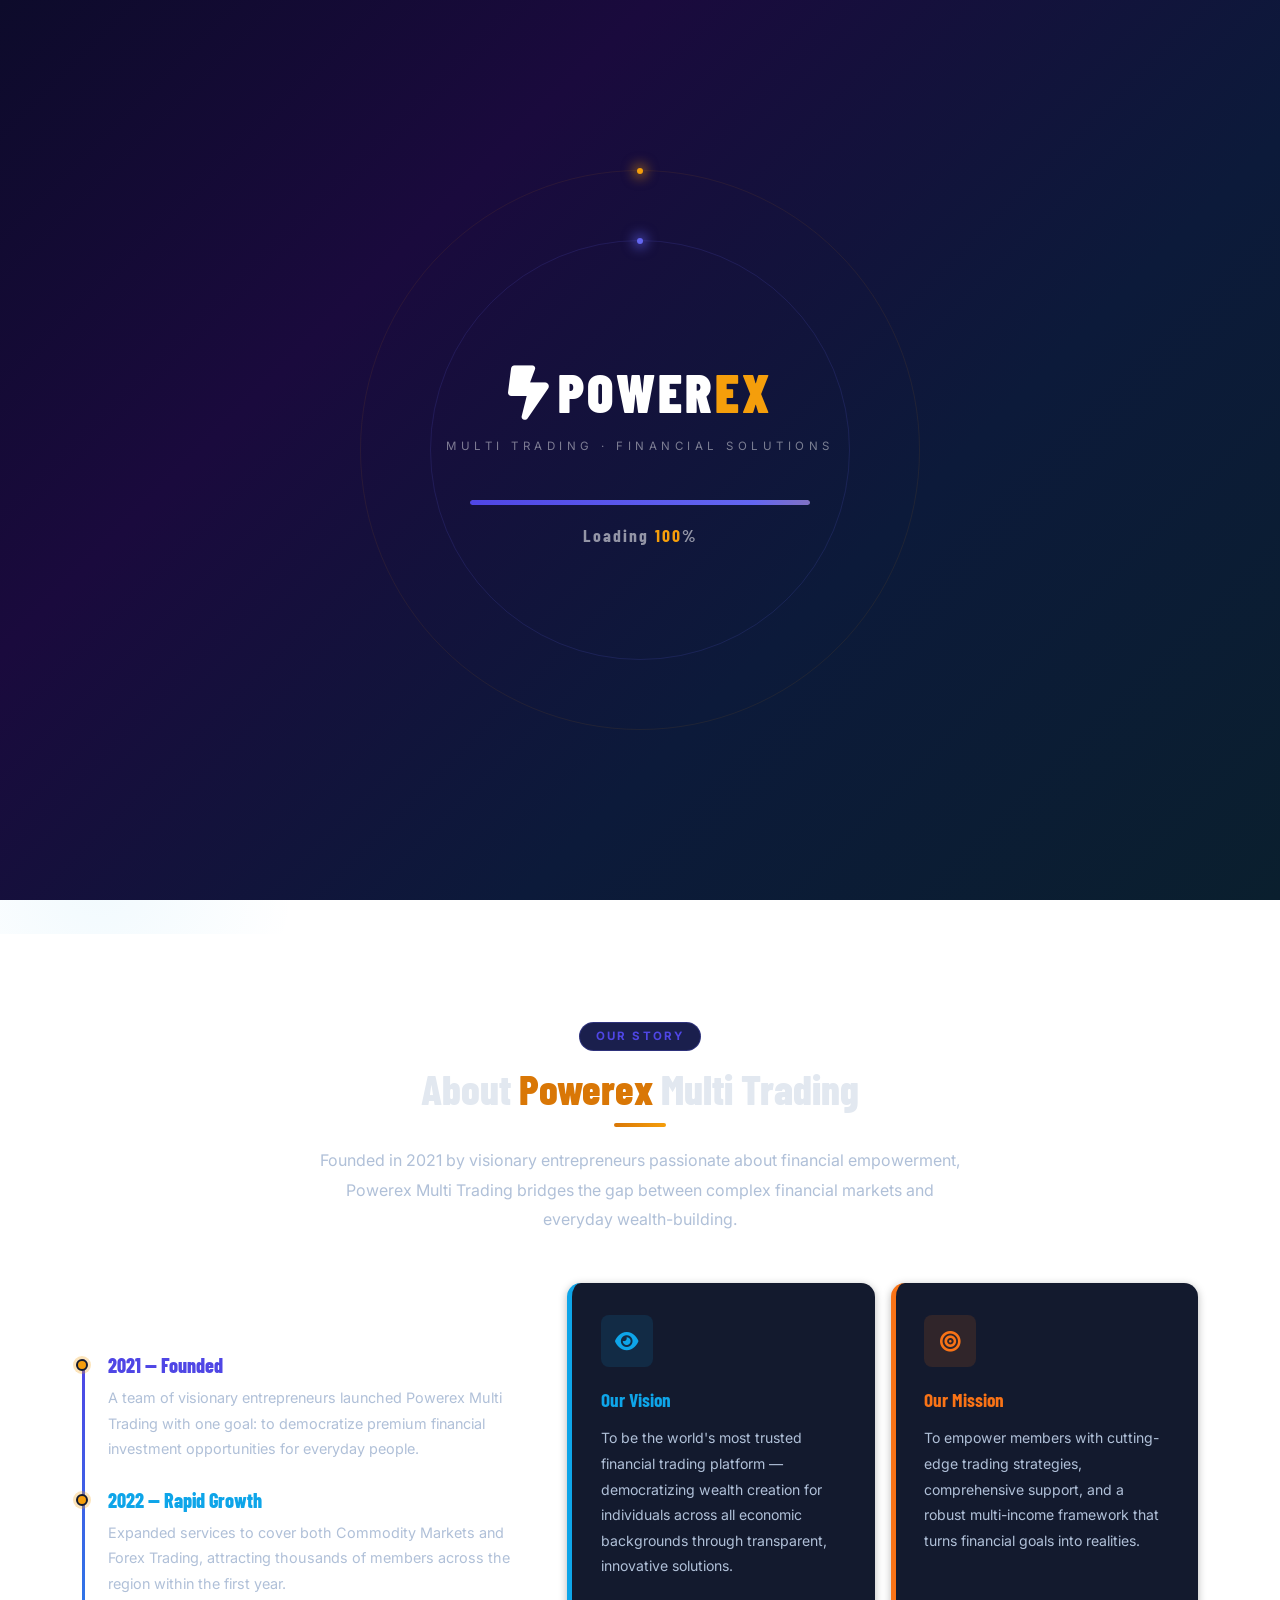
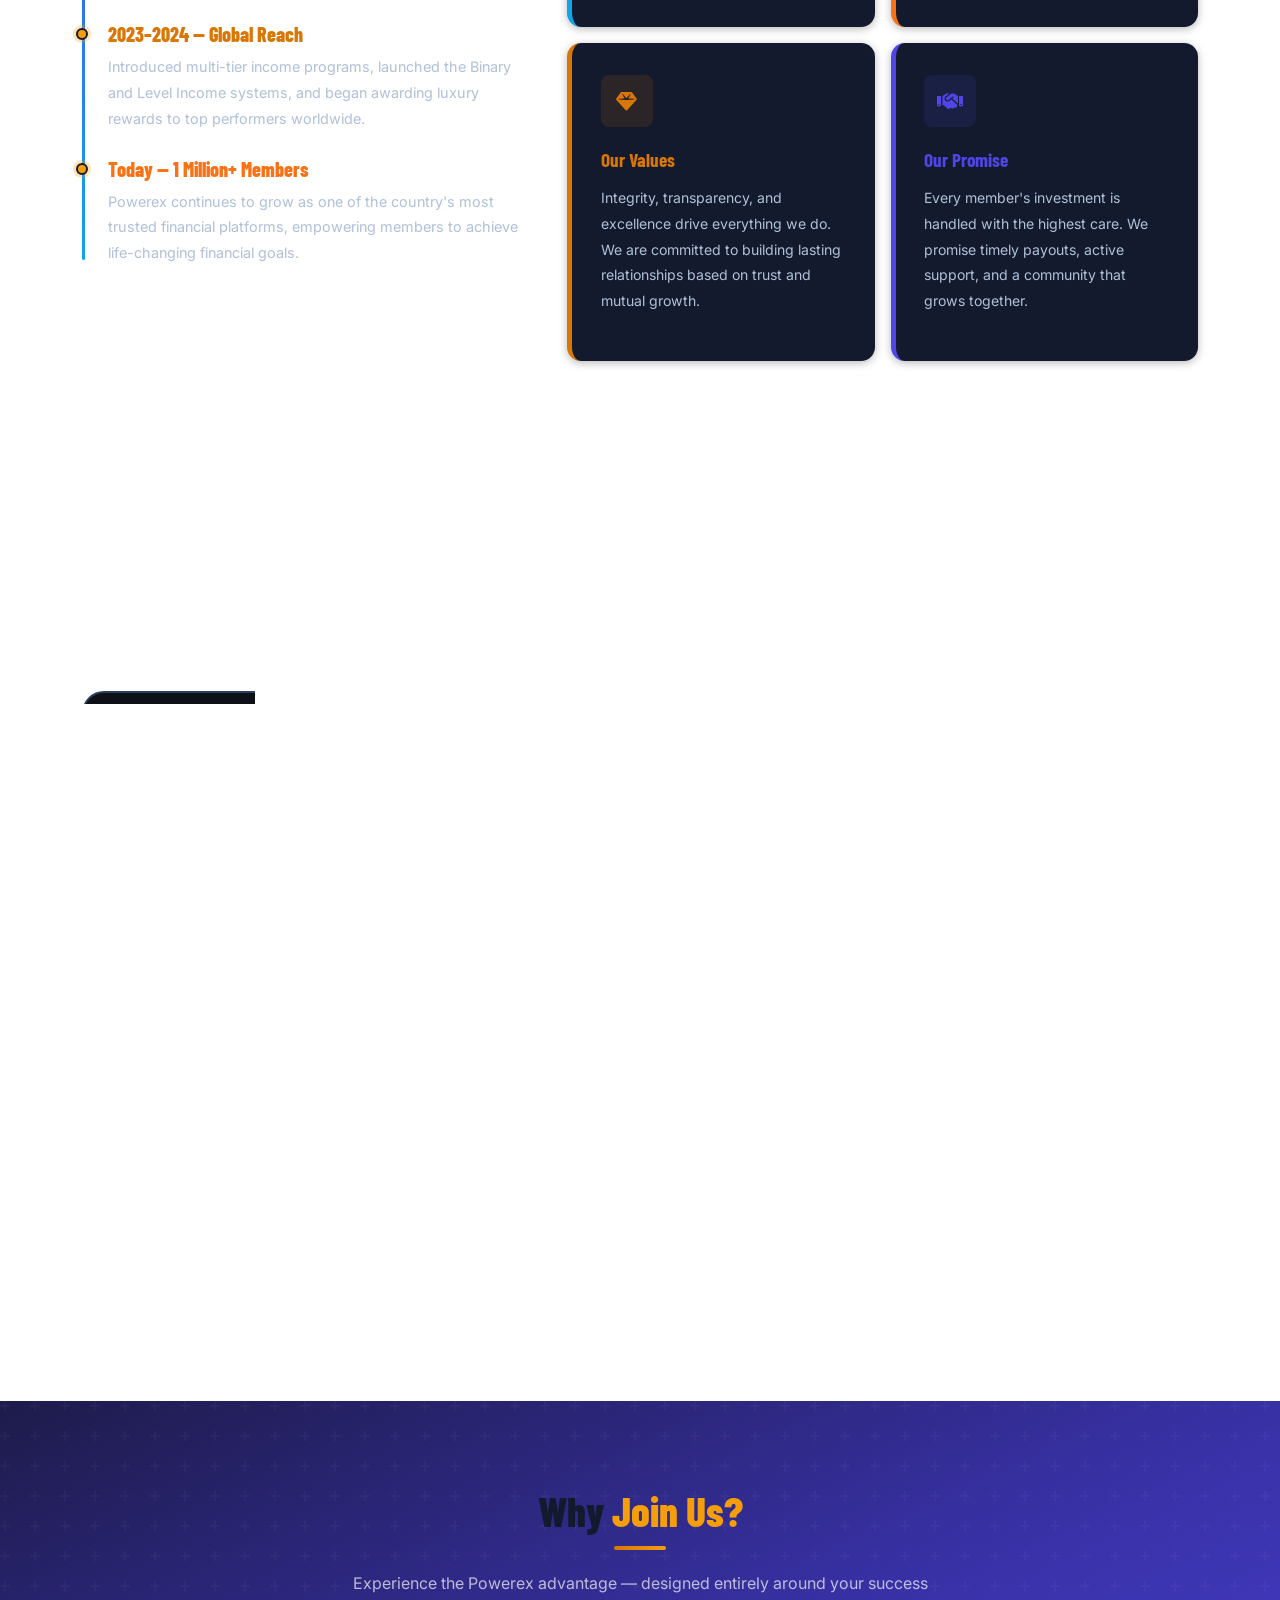
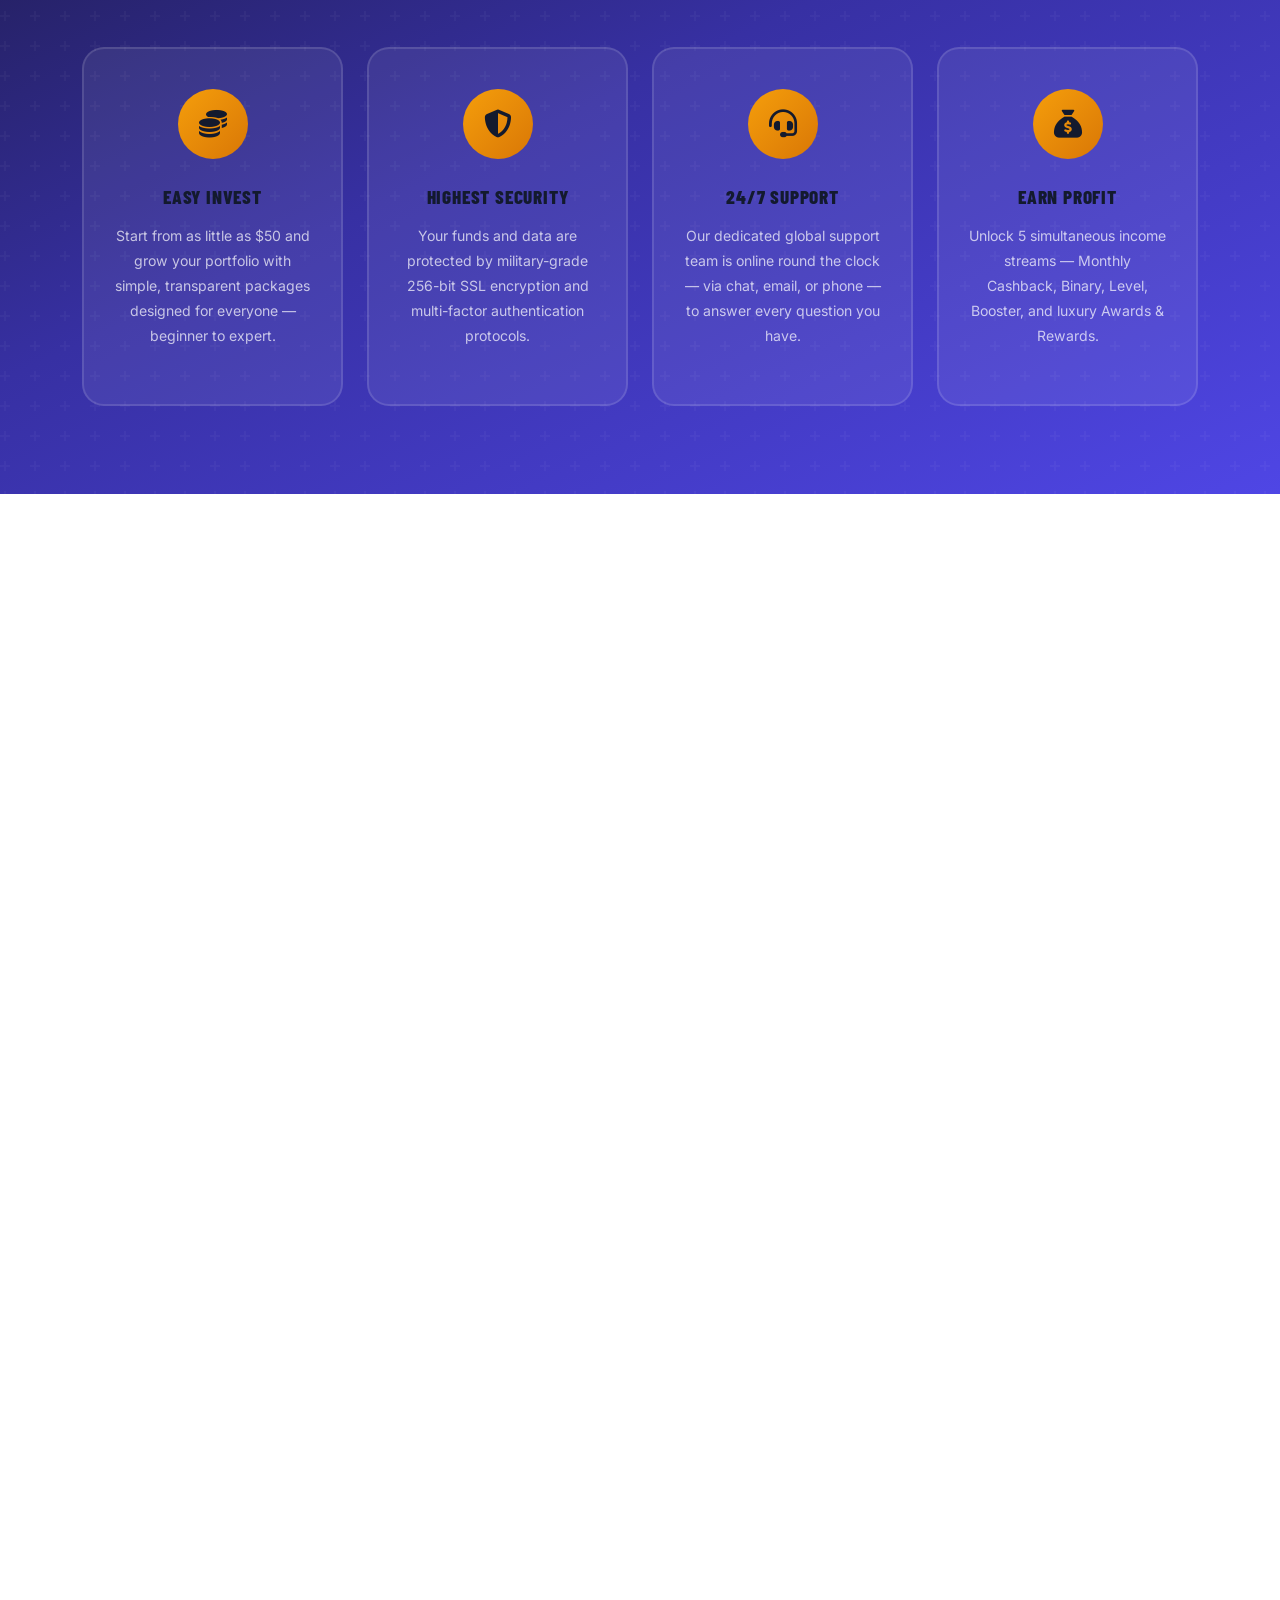
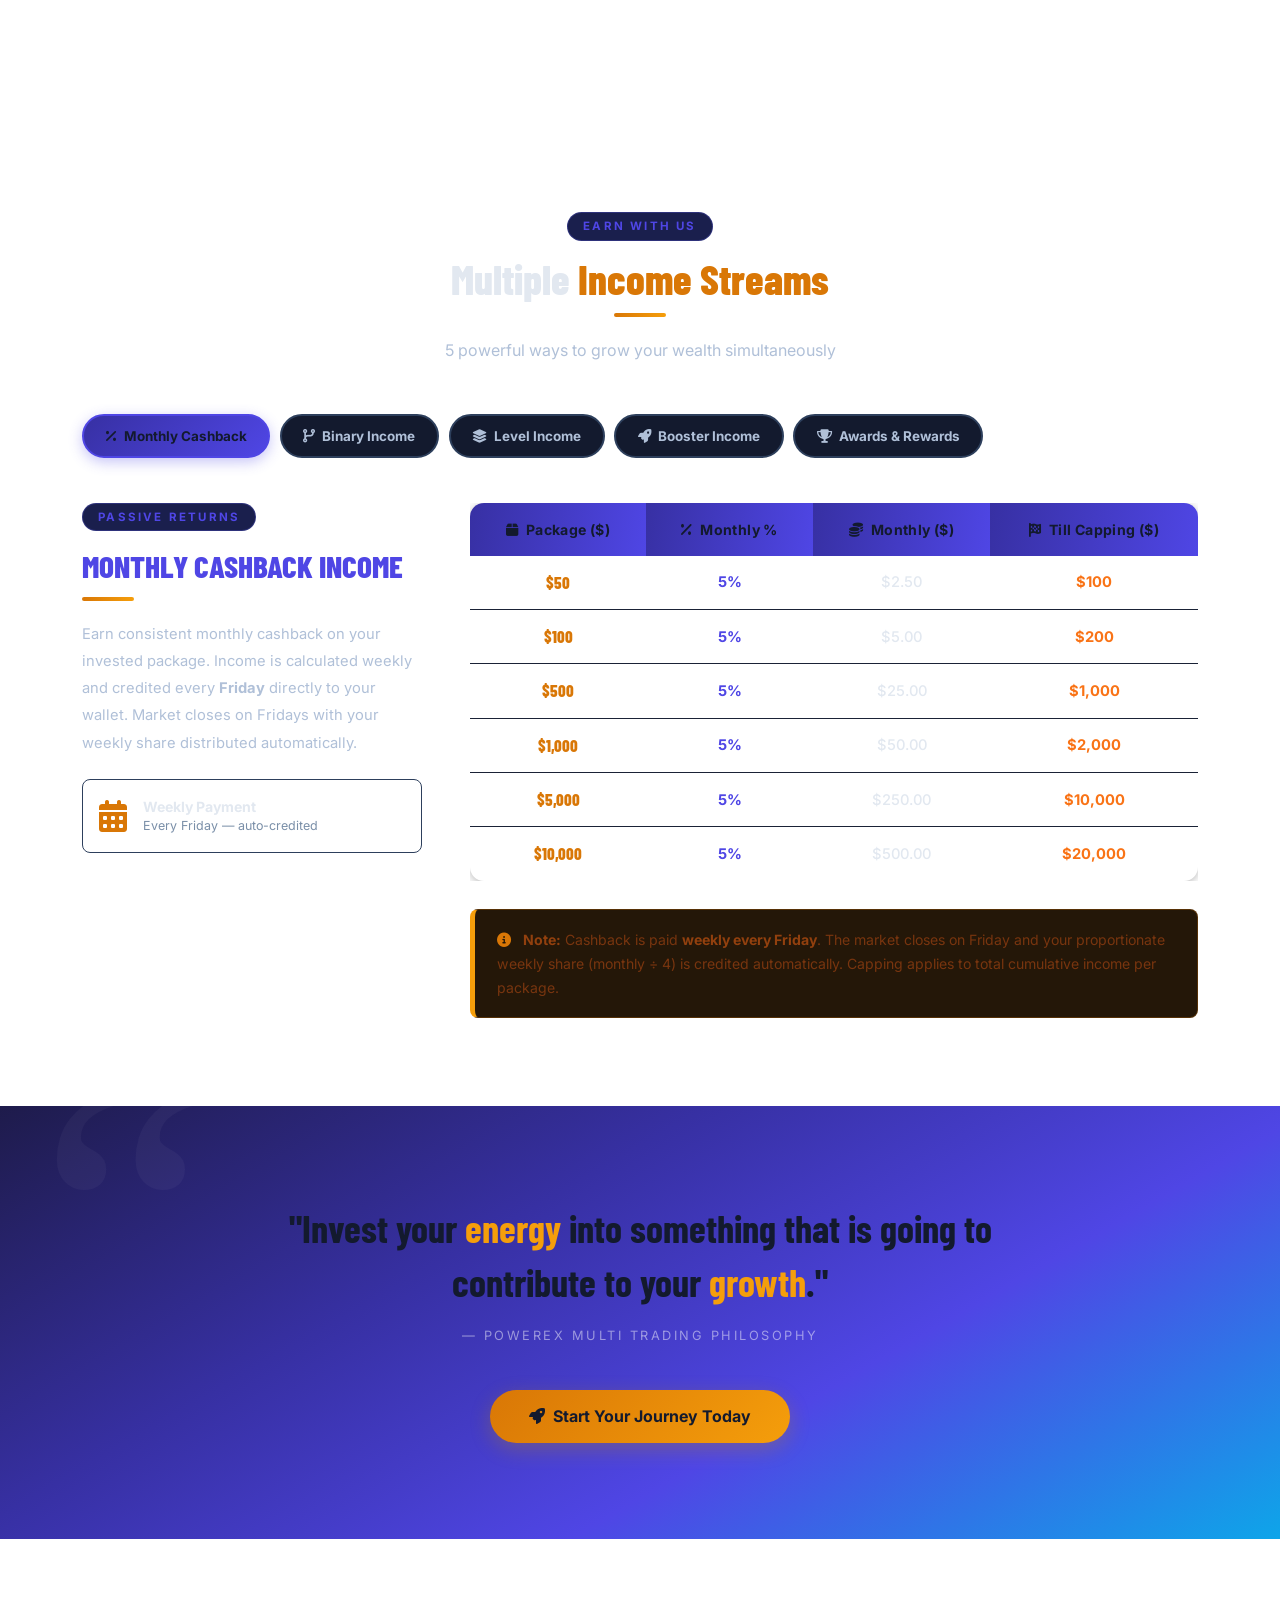
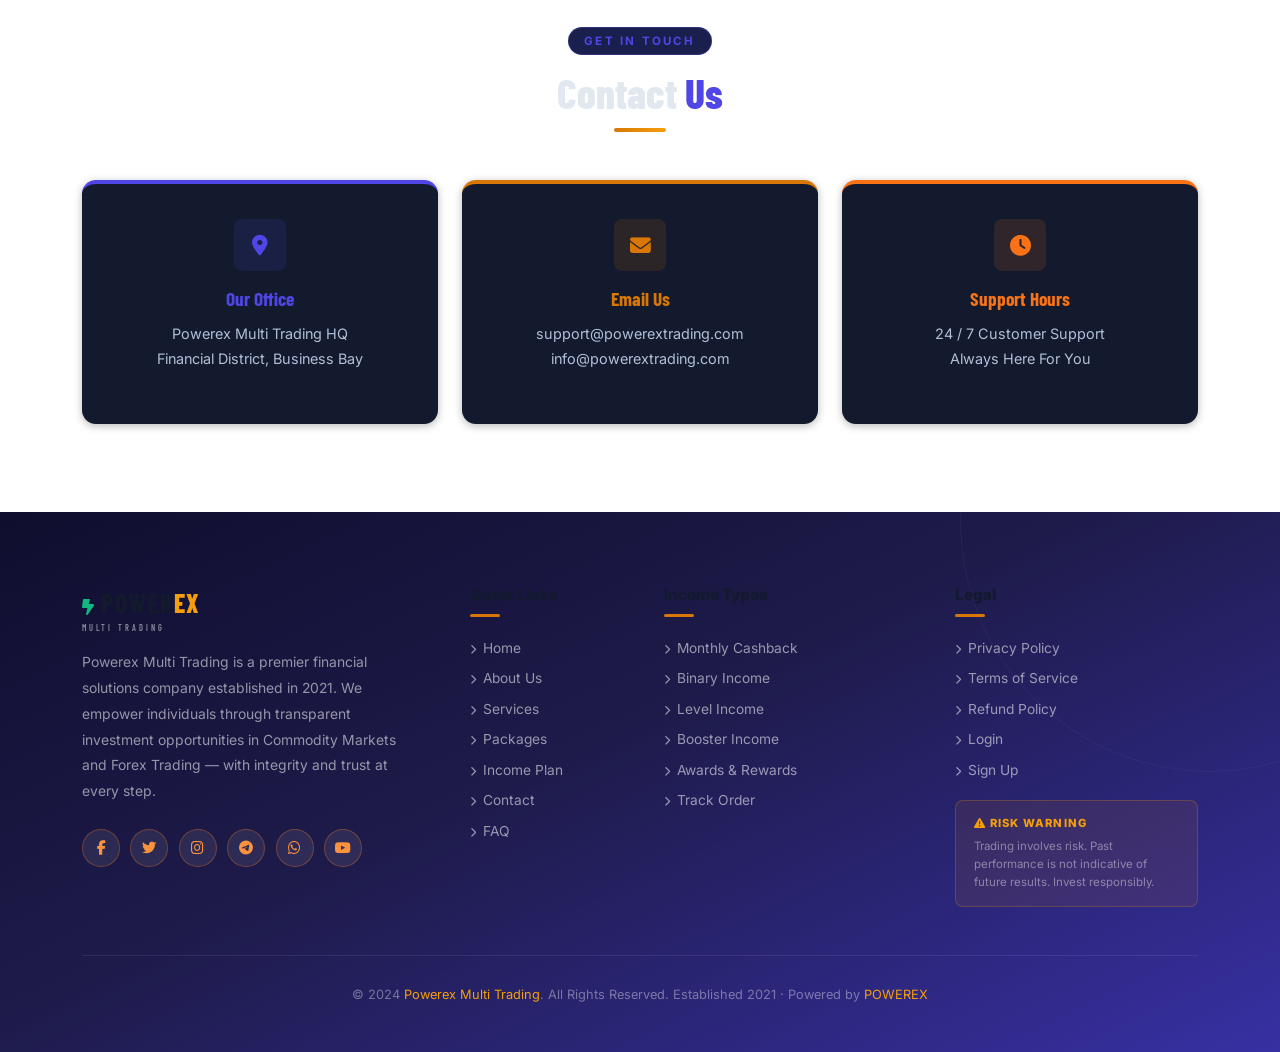
==== commit b4dcf1ba: "make responsive for both mobile and pc" ====
--- a/index.html
+++ b/index.html
@@ -465,7 +465,7 @@
     }
     .hero-input {
       flex: 1;
-      min-width: 220px;
+      min-width: 0;
       padding: .82rem 1.3rem;
       border: 2px solid var(--gray-300);
       border-radius: var(--radius-xl);
@@ -521,7 +521,8 @@
       background: var(--gray-50);
       border-radius: var(--radius-md);
       border: 1.5px solid var(--gray-300);
-      width: fit-content;
+      width: 100%;
+      max-width: 480px;
     }
     .hero-counter .count-val {
       font-family: 'Barlow Condensed', sans-serif;
@@ -1263,13 +1264,17 @@
       .sec-pad { padding: 4rem 0; }
       .svc-card { padding: 2rem 1.6rem; }
       .pkg-card { padding: 1.8rem 1.4rem; }
+      #hero { min-height: auto; padding: 3.5rem 0; }
     }
     @media (max-width: 767px) {
+      html, body { overflow-x: hidden; }
       .hero-headline { font-size: 2.1rem; }
       .sec-title { font-size: 1.82rem; }
       .quote-text { font-size: 1.55rem; }
       .sec-pad { padding: 3rem 0; }
       .sec-pad-sm { padding: 2.2rem 0; }
+      #hero { padding: 2.5rem 0; }
+      .hero-sub { font-size: .95rem; margin-bottom: 1.4rem; }
       .hero-card { padding: 1.4rem; }
       .hero-card-float-1 { top: -12px; right: -8px; font-size: .73rem; padding: .55rem .85rem; }
       .hero-card-float-2 { bottom: -12px; left: -8px; font-size: .73rem; padding: .55rem .85rem; }
@@ -1278,20 +1283,25 @@
       .boost-card { padding: 2rem 1.3rem; }
       .boost-pct { font-size: 3.2rem; }
       .pkg-price { font-size: 2.5rem; }
-      .px-table thead th, .px-table tbody td { padding: .65rem .8rem; font-size: .82rem; }
-      .income-tabs { gap: .4rem; }
+      .income-tabs { gap: .4rem; flex-wrap: wrap; }
       .inc-tab { padding: .5rem 1rem; font-size: .78rem; }
       .bin-stat-val { font-size: 2.2rem; }
+      .px-table thead th, .px-table tbody td { padding: .65rem .8rem; font-size: .82rem; }
+      .hero-counter { max-width: 100%; }
+      footer .row .col-lg-4:not(:first-child) { margin-top: 2rem; }
     }
     @media (max-width: 576px) {
+      html, body { overflow-x: hidden; }
       .hero-headline { font-size: 1.85rem; }
       .sec-title { font-size: 1.55rem; }
-      .hero-input-row { flex-direction: column; }
-      .hero-counter { flex-direction: column; gap: .9rem; }
-      .hero-counter .count-sep { width: 60px; height: 1px; }
+      .hero-input-row { flex-direction: column; gap: .5rem; }
+      .hero-input { width: 100%; }
+      .btn-px { width: 100%; text-align: center; justify-content: center; }
+      .hero-counter { flex-direction: row; flex-wrap: wrap; max-width: 100%; padding: .8rem 1rem; }
+      .hero-counter .count-sep { width: 1px; height: 28px; }
       .hero-sub { font-size: .95rem; }
-      .social-login-row { flex-direction: column; }
-      .social-btn { justify-content: center; }
+      .social-login-row { flex-direction: column; gap: .5rem; }
+      .social-btn { justify-content: center; width: 100%; }
       .svc-title { font-size: 1.45rem; }
       .svc-icon-wrap { width: 64px; height: 64px; font-size: 1.5rem; }
       .pkg-card { padding: 1.5rem 1.1rem; }
@@ -1305,10 +1315,17 @@
       .hero-deco-1, .hero-deco-2, .hero-deco-3 { display: none; }
       .footer-head { font-size: .88rem; }
       footer { padding: 3rem 0 1.5rem; }
+      #mainNav .navbar-collapse { padding: .8rem 0; }
+      #mainNav .nav-link { padding: .55rem .8rem !important; font-size: .9rem; }
+      .hero-tag { font-size: .68rem; }
+      .about-timeline { padding-left: 1.2rem; }
     }
     @media (max-width: 400px) {
       .hero-headline { font-size: 1.65rem; }
-      .nav-brand { font-size: 1.28rem; }
+      .hero-counter .count-val { font-size: 1.4rem; }
+      .hero-counter .count-lbl { font-size: .65rem; }
+      .brand-text { font-size: 1rem; letter-spacing: 1px; }
+      .brand-icon-img { width: 26px; height: 26px; }
       .btn-px { padding: .62rem 1.3rem; font-size: .85rem; }
       .pkg-price { font-size: 2.1rem; }
     }
@@ -1588,7 +1605,7 @@
       </div>
 
       <!-- Right card -->
-      <div class="col-xl-6 col-lg-6 d-flex justify-content-center">
+      <div class="col-lg-6 d-none d-lg-flex justify-content-center">
         <div style="max-width:440px;width:100%;position:relative;" class="float-anim">
           <div class="hero-card">
 
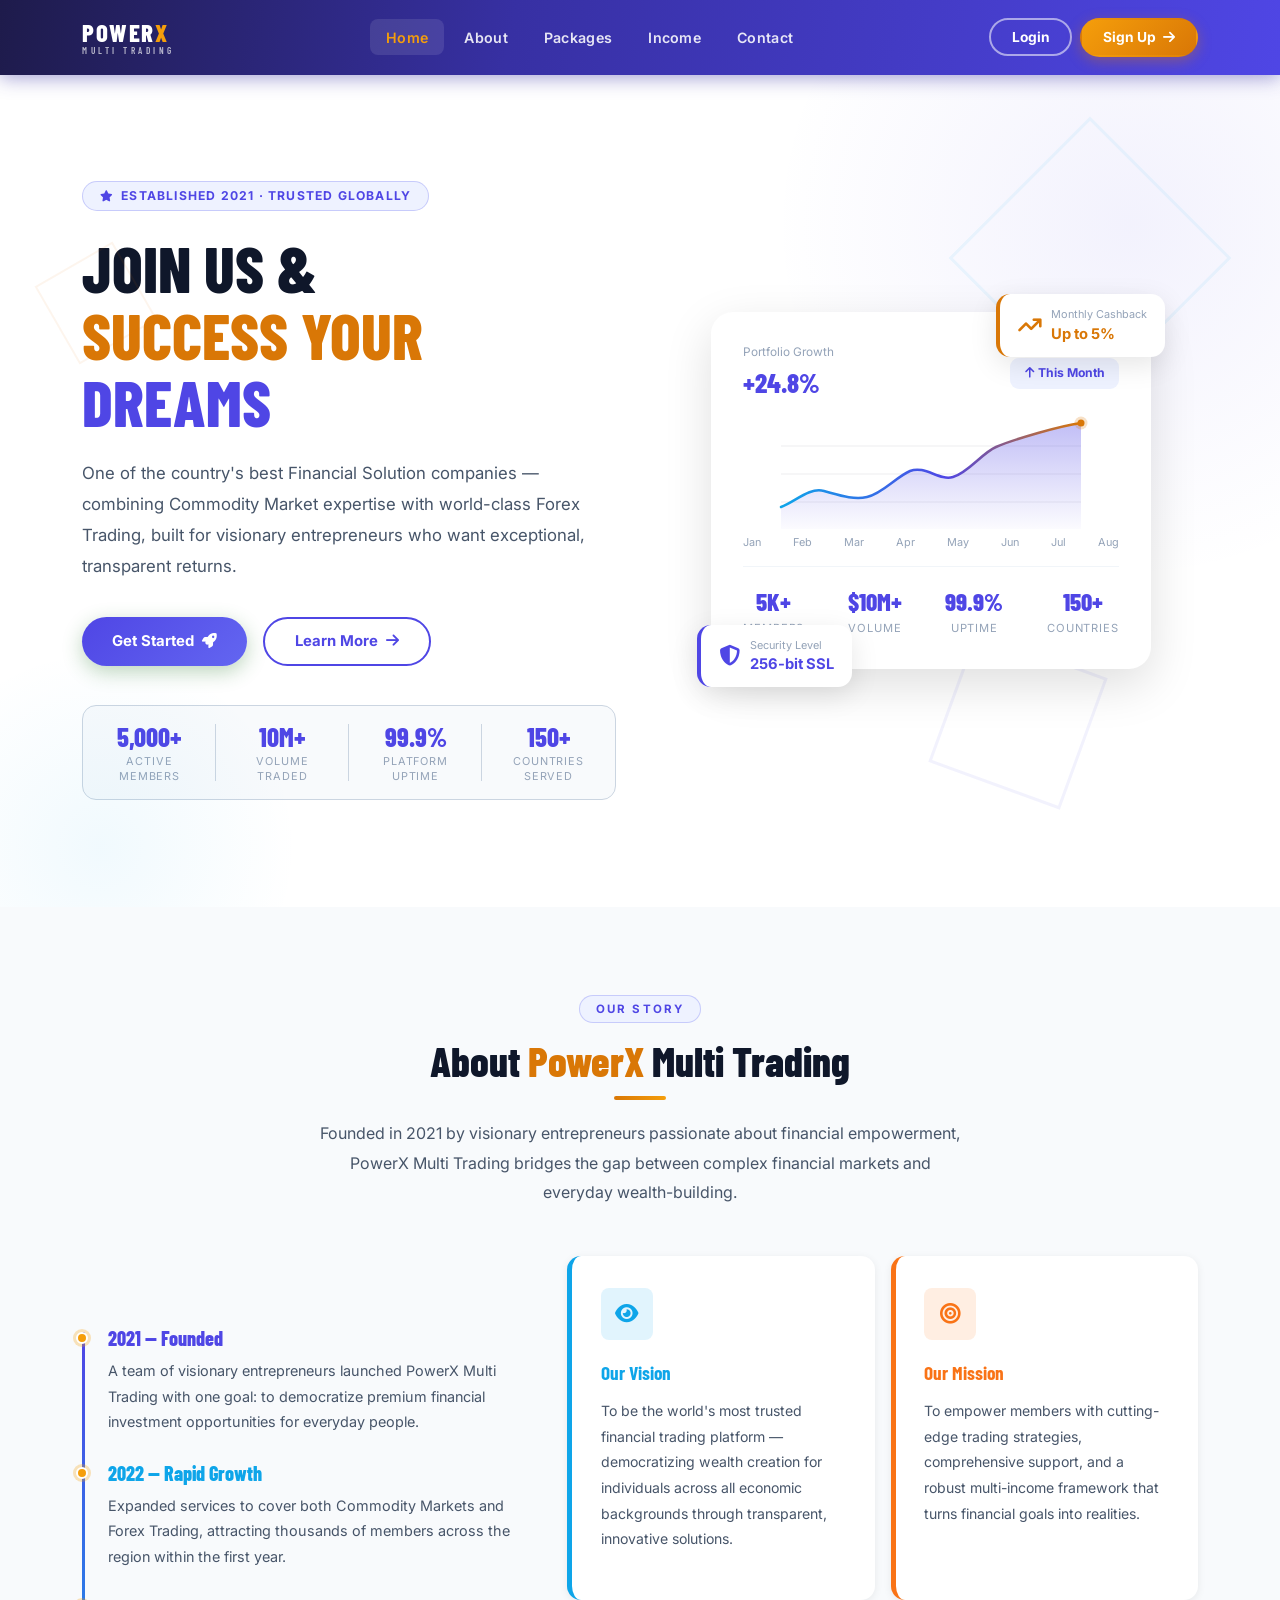
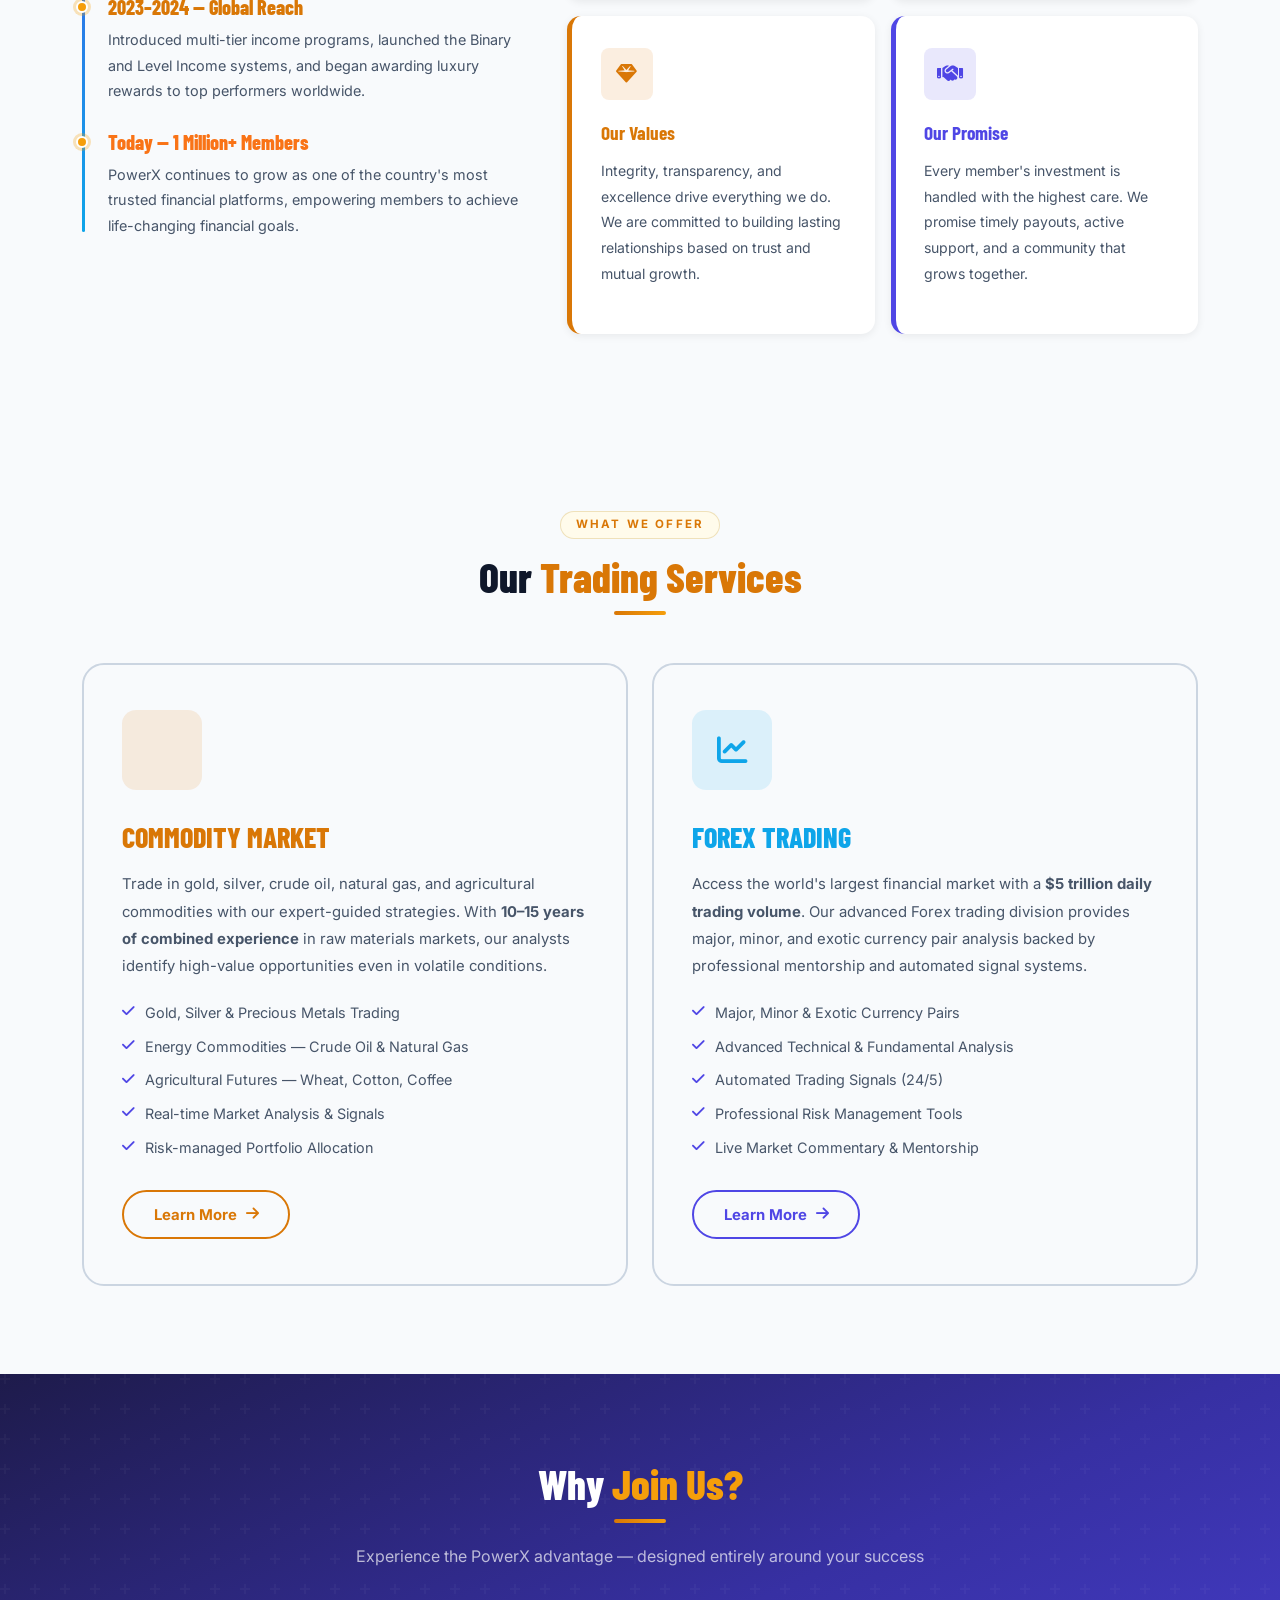
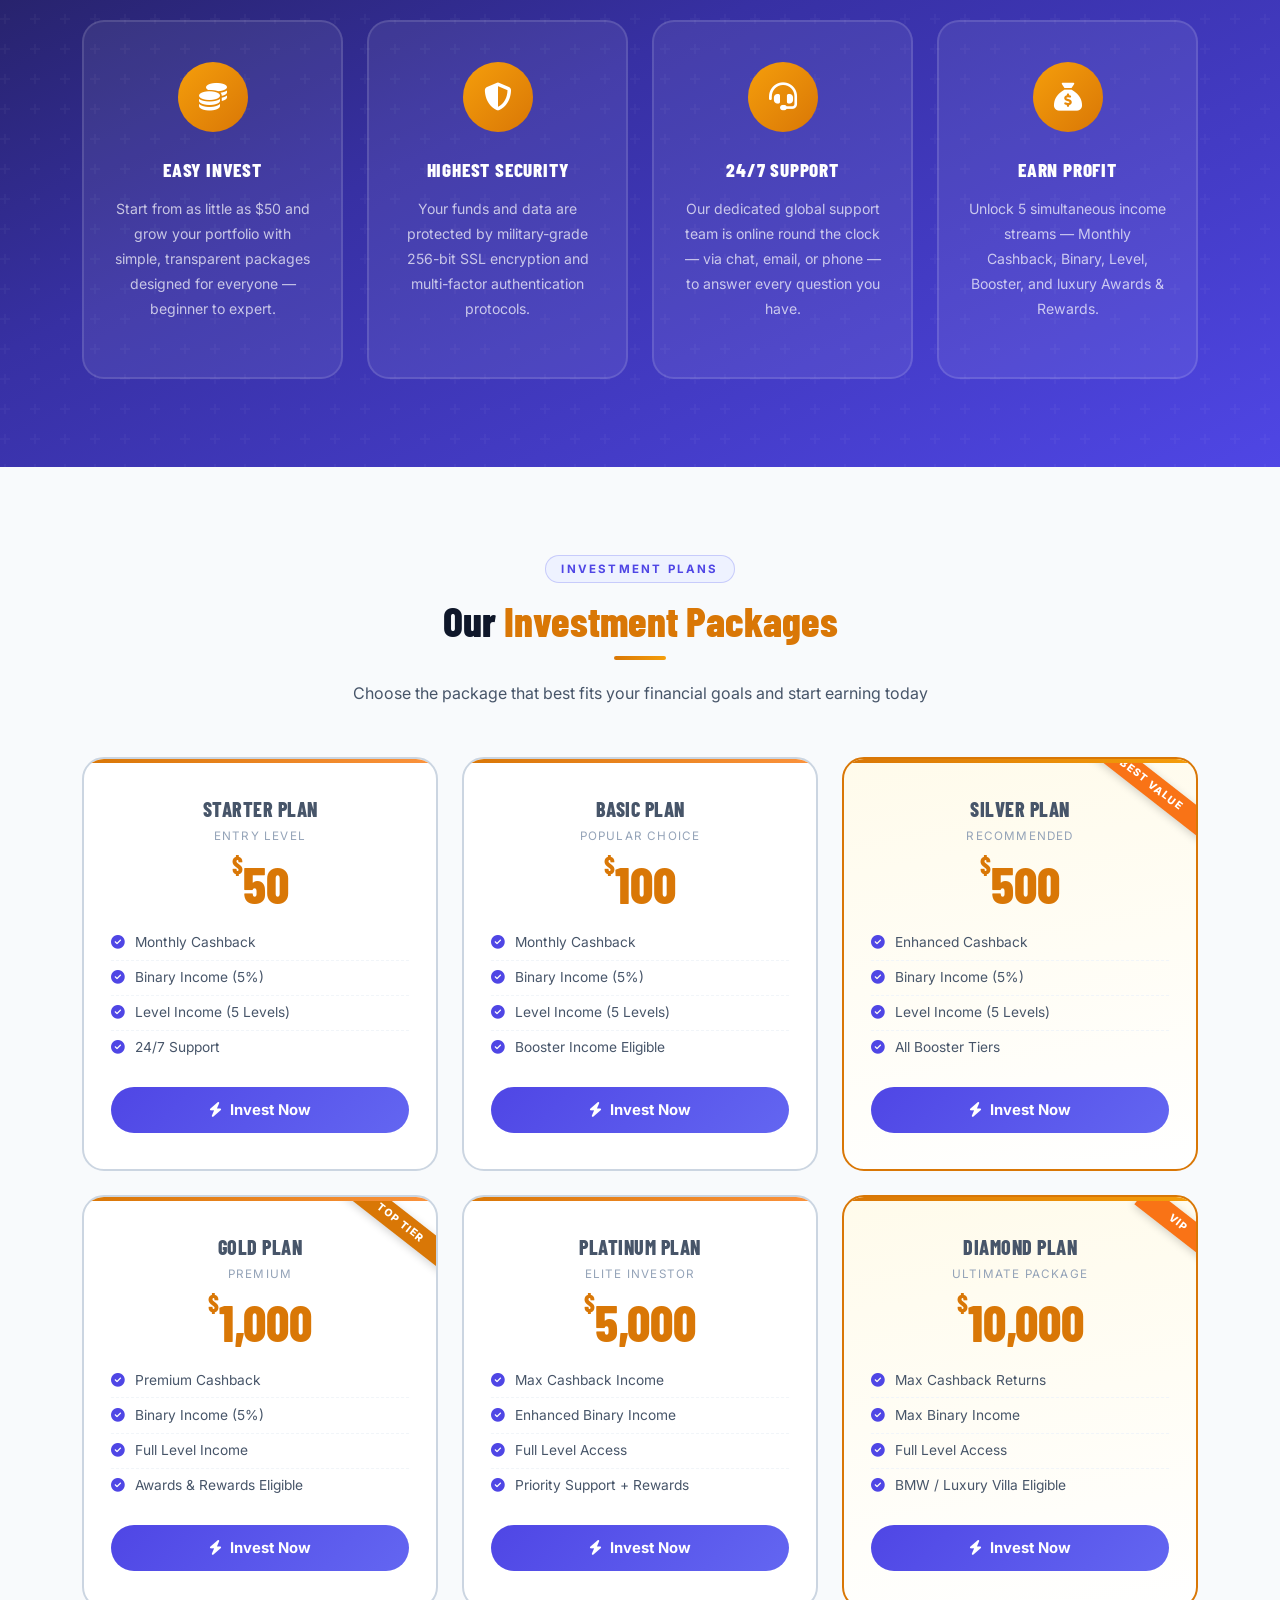
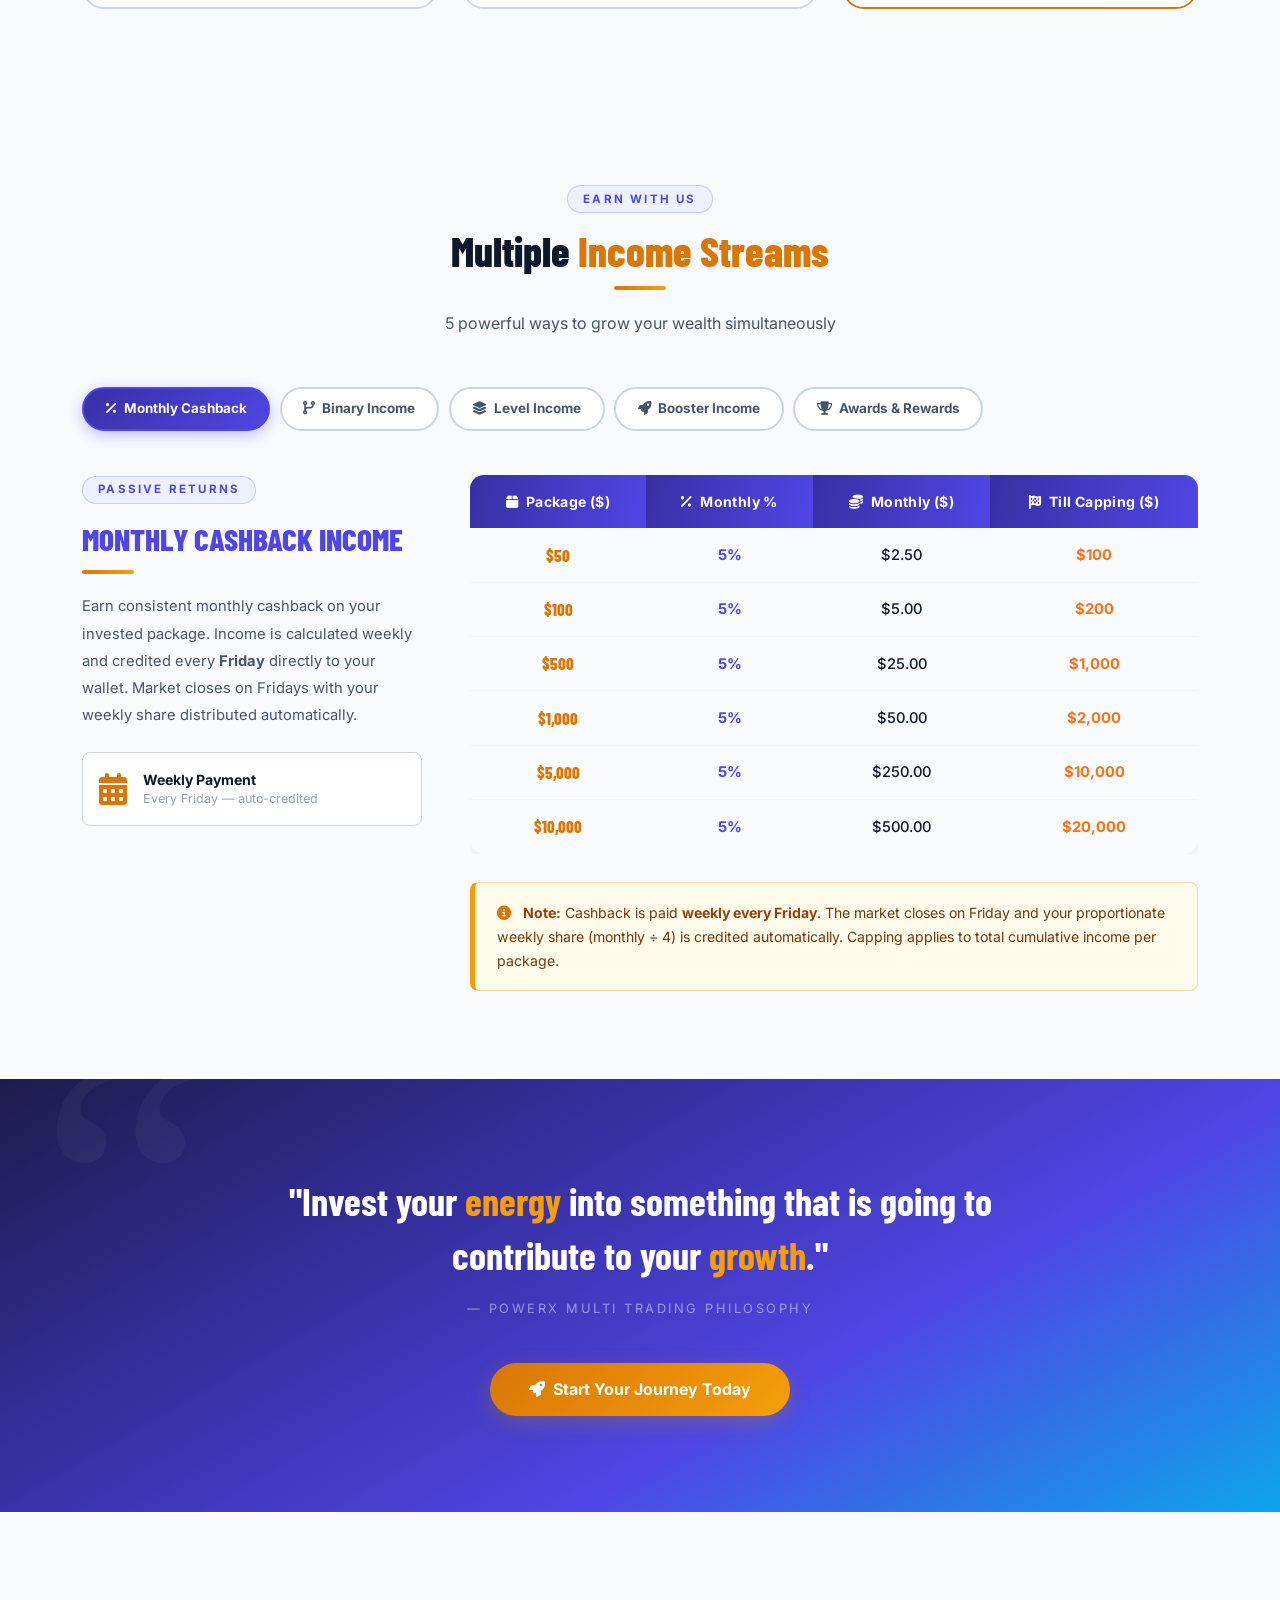
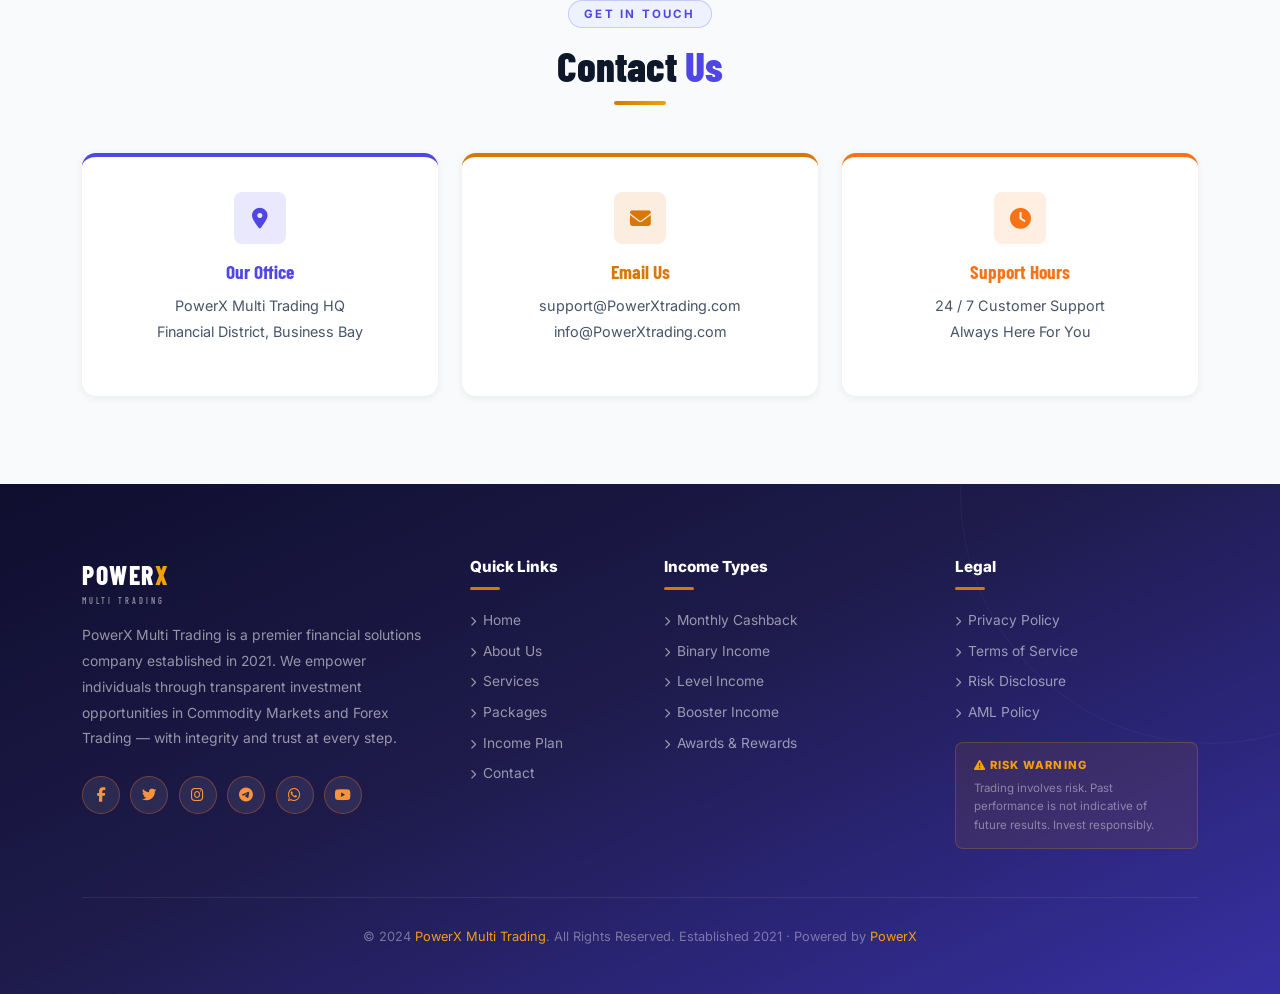
==== commit bfa06ea7: "update add sidebar" ====
--- a/index.html
+++ b/index.html
@@ -1,9 +1,10 @@
-<!DOCTYPE html>
+﻿<!DOCTYPE html>
 <html lang="en">
 <head>
   <meta charset="UTF-8" />
   <meta name="viewport" content="width=device-width, initial-scale=1.0" />
-  <title>Powerex Multi Trading – Financial Solutions</title>
+  <meta name="color-scheme" content="light">
+  <title>PowerX Multi Trading – Financial Solutions</title>
 
   <!-- Bootstrap 5 -->
   <link href="https://cdn.jsdelivr.net/npm/bootstrap@5.3.3/dist/css/bootstrap.min.css" rel="stylesheet" />
@@ -17,48 +18,27 @@
        VARIABLES
     ═══════════════════════════════════════ */
     :root {
+      color-scheme: light;
       /* ── Brand: Deep Indigo ── */
       --green:      #4F46E5;
       --green-d:    #3730A3;
       --green-l:    #6366F1;
-      --green-xl:   #1a1f4d;
+      --green-xl:   #EEF2FF;
       /* ── Secondary: Sky / Cyan ── */
       --blue:       #0EA5E9;
       --blue-d:     #0369A1;
       --blue-l:     #38BDF8;
-      --blue-xl:    #0a1f35;
+      --blue-xl:    #E0F2FE;
       /* ── Accent: Coral-Orange ── */
       --pink:       #F97316;
       --pink-d:     #C2410C;
       --pink-l:     #FB923C;
-      --pink-xl:    #2a1208;
+      --pink-xl:    #FFF7ED;
       /* ── Premium: Warm Amber ── */
       --gold:       #D97706;
       --gold-d:     #92400E;
       --gold-l:     #F59E0B;
-      --gold-xl:    #241708;
-      --white:      #131a2e;
-      --gray-50:    #0d1117;
-      --gray-100:   #1a2236;
-      --gray-300:   #2d3f5c;
-      --gray-500:   #7a8fa8;
-      --gray-700:   #b0c0d8;
-      --gray-900:   #e2e8f0;
-      --shadow-sm:  0 2px 8px rgba(0,0,0,.28);
-      --shadow-md:  0 6px 24px rgba(0,0,0,.42);
-      --shadow-lg:  0 16px 48px rgba(0,0,0,.55);
-      --radius-sm:  8px;
-      --radius-md:  14px;
-      --radius-lg:  22px;
-      --radius-xl:  32px;
-      --transition: all .28s ease;
-    }
-
-    *, *::before, *::after { box-sizing: border-box; margin: 0; padding: 0; }
-    html { scroll-behavior: smooth; }
-
-    /* ── LIGHT MODE overrides ── */
-    body.light {
+      --gold-xl:    #FFFBEB;
       --white:      #FFFFFF;
       --gray-50:    #F8FAFC;
       --gray-100:   #F1F5F9;
@@ -66,88 +46,29 @@
       --gray-500:   #94A3B8;
       --gray-700:   #475569;
       --gray-900:   #0F172A;
-      --green-xl:   #EEF2FF;
-      --blue-xl:    #E0F2FE;
-      --pink-xl:    #FFF7ED;
-      --gold-xl:    #FFFBEB;
       --shadow-sm:  0 2px 8px rgba(0,0,0,.07);
       --shadow-md:  0 6px 24px rgba(0,0,0,.10);
       --shadow-lg:  0 16px 48px rgba(0,0,0,.13);
-      background: linear-gradient(135deg, #f0f4ff 0%, #faf5ff 25%, #f0f9ff 50%, #fffbf0 75%, #f0fdf9 100%);
-      color: #0F172A;
-    }
-    body.light #about    { background: rgba(248,250,252,0.82); }
-    body.light #services { background: rgba(255,255,255,0.75); }
-    body.light #packages { background: rgba(248,250,252,0.82); }
-    body.light #income   { background: rgba(255,255,255,0.75); }
-    body.light #contact  { background: rgba(248,250,252,0.82); }
-    body.light ::-webkit-scrollbar-track { background: #F1F5F9; }
-    body.light .hero-input  { background: rgba(255,255,255,.85); color: #0F172A; }
-    body.light .social-btn  { background: #fff; color: var(--gray-700); }
-    body.light .hero-card   { background: #fff; }
-    body.light .hero-card-float { background: #fff; }
-    body.light .vmcard      { background: #fff; }
-    body.light .svc-card    { background: var(--gray-50); }
-    body.light .pkg-card    { background: #fff; }
-    body.light .boost-card  { background: #fff; }
-    body.light .bin-stat-card { background: #fff; }
-    body.light .contact-card  { background: #fff; }
-    body.light .px-table tbody tr:hover td { background: var(--gray-50); }
-    body.light .hero-counter { background: var(--gray-50); border-color: var(--gray-300); }
-    body.light .inc-tab      { background: #fff; }
-    body.light .boost-req    { background: var(--gray-50); }
-    body.light .hp-orb       { opacity: .08; }
-
-    /* ── THEME TOGGLE BUTTON ── */
-    .theme-toggle {
-      display: inline-flex;
-      align-items: center;
-      justify-content: center;
-      width: 40px; height: 40px;
-      border-radius: 50%;
-      border: 2px solid rgba(255,255,255,.3);
-      background: rgba(255,255,255,.08);
-      color: rgba(255,255,255,.88);
-      font-size: 1rem;
-      cursor: pointer;
-      transition: var(--transition);
-      flex-shrink: 0;
-      position: relative;
-      overflow: hidden;
-    }
-    .theme-toggle:hover {
-      background: rgba(245,158,11,.2);
-      border-color: var(--gold-l);
-      color: var(--gold-l);
-      transform: rotate(20deg) scale(1.08);
-    }
-    .theme-toggle .ico-moon,
-    .theme-toggle .ico-sun  { position: absolute; transition: opacity .3s, transform .3s; }
-    .theme-toggle .ico-sun  { opacity: 0; transform: rotate(-90deg) scale(.6); }
-    .theme-toggle .ico-moon { opacity: 1; transform: rotate(0)        scale(1); }
-    body.light .theme-toggle .ico-sun  { opacity: 1; transform: rotate(0)       scale(1); }
-    body.light .theme-toggle .ico-moon { opacity: 0; transform: rotate(90deg) scale(.6); }
-    body.light .theme-toggle {
-      border-color: rgba(79,70,229,.35);
-      background: rgba(79,70,229,.1);
-      color: var(--green);
-    }
-    body.light .theme-toggle:hover {
-      background: rgba(79,70,229,.2);
-      color: var(--green-d);
-    }
+      --radius-sm:  8px;
+      --radius-md:  14px;
+      --radius-lg:  22px;
+      --radius-xl:  32px;
+      --transition: all .28s ease;
+    }
+
+    *, *::before, *::after { box-sizing: border-box; margin: 0; padding: 0; }
+    html { scroll-behavior: smooth; }
 
     body {
       font-family: 'Inter', sans-serif;
-      color: #e2e8f0;
-      background: linear-gradient(135deg, #0d0b2b 0%, #1a0a3d 20%, #0c1a3a 40%, #0a1f2e 60%, #0d1f1a 80%, #1a1205 100%);
-      background-attachment: fixed;
+      color: var(--gray-900);
+      background: var(--white);
       overflow-x: hidden;
     }
 
     /* ── scrollbar ── */
     ::-webkit-scrollbar { width: 7px; }
-    ::-webkit-scrollbar-track { background: #0d1117; }
+    ::-webkit-scrollbar-track { background: var(--gray-100); }
     ::-webkit-scrollbar-thumb { background: var(--green); border-radius: 4px; }
 
     /* ═══════════════════════════════════════
@@ -298,23 +219,23 @@
       z-index: 1050;
       box-shadow: 0 3px 18px rgba(55,48,163,.45);
     }
-    .nav-brand { display:flex; align-items:center; gap:.6rem; text-decoration:none; line-height:1; }
-    .brand-icon-img {
-      width: 36px; height: 36px;
-      flex-shrink: 0;
-      border-radius: 9px;
-      box-shadow: 0 0 16px rgba(16,185,129,.5), 0 2px 8px rgba(0,0,0,.35);
-    }
-    .brand-text-wrap { display:flex; flex-direction:column; justify-content:center; }
-    .brand-text {
+    .nav-brand {
       font-family: 'Barlow Condensed', sans-serif;
-      font-size: 1.5rem; font-weight: 800; letter-spacing: 2.5px; color: #fff; line-height: 1;
-    }
-    .brand-ex { color: #F59E0B; text-shadow: 0 0 18px rgba(245,158,11,.6); }
-    .brand-tag {
-      font-size: .45rem; font-weight: 700; letter-spacing: 4px;
-      color: rgba(255,255,255,.45); text-transform: uppercase;
-      margin-top: 2px; font-family: 'Inter', sans-serif;
+      font-size: 1.55rem;
+      font-weight: 800;
+      color: var(--white) !important;
+      letter-spacing: 1.5px;
+      text-decoration: none;
+      line-height: 1.1;
+    }
+    .nav-brand span { color: var(--gold-l); }
+    .nav-brand small {
+      display: block;
+      font-size: .58rem;
+      font-weight: 600;
+      letter-spacing: 3.5px;
+      color: rgba(255,255,255,.68);
+      text-transform: uppercase;
     }
 
     #mainNav .nav-link {
@@ -379,12 +300,38 @@
       transition: var(--transition);
     }
     .navbar-toggler { border: none !important; padding: 0; outline: none !important; box-shadow: none !important; }
+    /* Mobile-only login button beside hamburger */
+    .nav-mobile-login {
+      display: none;
+    }
+    @media (max-width: 991px) {
+      .nav-mobile-login {
+        display: inline-flex;
+        align-items: center;
+        gap: .35rem;
+        padding: .38rem 1rem;
+        border-radius: 22px;
+        background: transparent;
+        color: var(--white) !important;
+        border: 2px solid rgba(255,255,255,.55);
+        font-weight: 700;
+        font-size: .82rem;
+        text-decoration: none;
+        transition: var(--transition);
+        white-space: nowrap;
+      }
+      .nav-mobile-login:hover {
+        border-color: var(--gold-l);
+        color: var(--gold-l) !important;
+        background: rgba(255,255,255,.08);
+      }
+    }
 
     /* ═══════════════════════════════════════
        2. HERO
     ═══════════════════════════════════════ */
     #hero {
-      background: transparent;
+      background: var(--white);
       min-height: calc(100vh - 68px);
       display: flex;
       align-items: center;
@@ -465,7 +412,7 @@
     }
     .hero-input {
       flex: 1;
-      min-width: 0;
+      min-width: 220px;
       padding: .82rem 1.3rem;
       border: 2px solid var(--gray-300);
       border-radius: var(--radius-xl);
@@ -473,8 +420,6 @@
       outline: none;
       transition: var(--transition);
       font-family: 'Inter', sans-serif;
-      background: rgba(255,255,255,0.07);
-      color: #e2e8f0;
     }
     .hero-input:focus { border-color: var(--green); box-shadow: 0 0 0 3px rgba(79,70,229,.14); }
 
@@ -512,36 +457,267 @@
     }
     .social-btn:hover { border-color: var(--green); color: var(--green); box-shadow: var(--shadow-sm); }
 
+    /* ─── HERO STATS ROW ─── */
     .hero-counter {
-      display: flex;
-      align-items: center;
-      gap: .65rem;
+      display: grid;
+      grid-template-columns: repeat(4, 1fr);
+      gap: 0;
       margin-top: 2.4rem;
-      padding: 1rem 1.4rem;
       background: var(--gray-50);
       border-radius: var(--radius-md);
       border: 1.5px solid var(--gray-300);
-      width: 100%;
-      max-width: 480px;
+      overflow: hidden;
+    }
+    .hero-counter .stat-item {
+      text-align: center;
+      padding: 1rem .6rem;
+      position: relative;
+    }
+    .hero-counter .stat-item:not(:last-child)::after {
+      content: '';
+      position: absolute;
+      right: 0; top: 20%; bottom: 20%;
+      width: 1px;
+      background: var(--gray-300);
     }
     .hero-counter .count-val {
       font-family: 'Barlow Condensed', sans-serif;
-      font-size: 1.9rem;
+      font-size: 1.65rem;
       font-weight: 800;
       color: var(--green);
+      line-height: 1.1;
     }
     .hero-counter .count-lbl {
-      font-size: .76rem;
+      font-size: .68rem;
       color: var(--gray-500);
-      letter-spacing: 1px;
+      letter-spacing: .9px;
       text-transform: uppercase;
       line-height: 1.35;
-    }
-    .hero-counter .count-sep {
-      width: 1px; height: 36px;
+      margin-top: .2rem;
+    }
+    /* hide old sep spans */
+    .hero-counter .count-sep { display: none; }
+
+    /* ─── AUTH MODALS ─── */
+    .auth-modal .modal-content {
+      border-radius: var(--radius-lg);
+      border: none;
+      overflow: hidden;
+      box-shadow: 0 30px 80px rgba(0,0,0,.18);
+    }
+    .auth-modal .modal-header {
+      background: linear-gradient(135deg, #1e1b4b, var(--green));
+      padding: 1.6rem 2rem 1.2rem;
+      border: none;
+    }
+    .auth-modal .modal-title {
+      font-family: 'Barlow Condensed', sans-serif;
+      font-size: 1.55rem;
+      font-weight: 800;
+      color: var(--white);
+      letter-spacing: .5px;
+    }
+    .auth-modal .modal-title span { color: var(--gold-l); }
+    .auth-modal .btn-close {
+      filter: invert(1) brightness(2);
+      opacity: .8;
+    }
+    .auth-modal .modal-body { padding: 2rem; }
+    .auth-tabs {
+      display: flex;
+      background: var(--gray-100);
+      border-radius: var(--radius-sm);
+      padding: 4px;
+      margin-bottom: 1.6rem;
+    }
+    .auth-tab {
+      flex: 1;
+      text-align: center;
+      padding: .55rem;
+      font-size: .85rem;
+      font-weight: 700;
+      border-radius: calc(var(--radius-sm) - 2px);
+      cursor: pointer;
+      color: var(--gray-500);
+      transition: var(--transition);
+      user-select: none;
+    }
+    .auth-tab.active {
+      background: var(--white);
+      color: var(--green);
+      box-shadow: 0 2px 8px rgba(0,0,0,.08);
+    }
+    .auth-panel { display: none; }
+    .auth-panel.active { display: block; }
+    .auth-label {
+      font-size: .78rem;
+      font-weight: 700;
+      color: var(--gray-700);
+      margin-bottom: .42rem;
+      display: block;
+      letter-spacing: .3px;
+    }
+    .auth-input {
+      width: 100%;
+      padding: .76rem 1.1rem;
+      border: 2px solid var(--gray-300);
+      border-radius: var(--radius-sm);
+      font-size: .92rem;
+      font-family: 'Inter', sans-serif;
+      outline: none;
+      transition: var(--transition);
+      background: var(--white);
+      color: var(--gray-900);
+    }
+    .auth-input:focus {
+      border-color: var(--green);
+      box-shadow: 0 0 0 3px rgba(79,70,229,.12);
+    }
+    .auth-input-group {
+      display: flex;
+      gap: .5rem;
+    }
+    .auth-input-group .auth-input { flex: 1; }
+    .btn-otp {
+      padding: .76rem 1rem;
+      border-radius: var(--radius-sm);
+      background: var(--green-xl);
+      color: var(--green);
+      border: 2px solid var(--green);
+      font-weight: 700;
+      font-size: .8rem;
+      cursor: pointer;
+      white-space: nowrap;
+      transition: var(--transition);
+      font-family: 'Inter', sans-serif;
+    }
+    .btn-otp:hover { background: var(--green); color: var(--white); }
+    .btn-otp:disabled { opacity: .55; cursor: not-allowed; }
+    .auth-divider {
+      display: flex;
+      align-items: center;
+      gap: .75rem;
+      color: var(--gray-500);
+      font-size: .76rem;
+      font-weight: 600;
+      margin: 1.3rem 0;
+    }
+    .auth-divider::before, .auth-divider::after {
+      content: '';
+      flex: 1;
+      height: 1px;
       background: var(--gray-300);
-      margin: 0 .4rem;
-    }
+    }
+    .btn-google {
+      display: flex;
+      align-items: center;
+      justify-content: center;
+      gap: .75rem;
+      width: 100%;
+      padding: .76rem 1.2rem;
+      border: 2px solid var(--gray-300);
+      border-radius: var(--radius-sm);
+      background: var(--white);
+      font-size: .9rem;
+      font-weight: 600;
+      color: var(--gray-700);
+      cursor: pointer;
+      transition: var(--transition);
+      font-family: 'Inter', sans-serif;
+    }
+    .btn-google:hover {
+      border-color: var(--green);
+      color: var(--green);
+      box-shadow: var(--shadow-sm);
+    }
+    .btn-auth-submit {
+      width: 100%;
+      padding: .82rem;
+      border-radius: var(--radius-sm);
+      background: linear-gradient(135deg, var(--green-d), var(--green));
+      color: var(--white);
+      font-weight: 700;
+      font-size: .95rem;
+      border: none;
+      cursor: pointer;
+      transition: var(--transition);
+      font-family: 'Inter', sans-serif;
+      box-shadow: 0 4px 16px rgba(79,70,229,.28);
+    }
+    .btn-auth-submit:hover {
+      background: linear-gradient(135deg, var(--green), var(--green-l));
+      box-shadow: 0 8px 24px rgba(79,70,229,.38);
+      transform: translateY(-1px);
+    }
+    .auth-switch {
+      text-align: center;
+      font-size: .82rem;
+      color: var(--gray-500);
+      margin-top: 1.2rem;
+    }
+    .auth-switch a {
+      color: var(--green);
+      font-weight: 700;
+      text-decoration: none;
+    }
+    .auth-switch a:hover { text-decoration: underline; }
+    .otp-boxes {
+      display: flex;
+      gap: .6rem;
+      justify-content: center;
+      margin: 1.2rem 0;
+    }
+    .otp-box {
+      width: 48px; height: 52px;
+      text-align: center;
+      font-size: 1.3rem;
+      font-weight: 800;
+      border: 2px solid var(--gray-300);
+      border-radius: var(--radius-sm);
+      outline: none;
+      transition: var(--transition);
+      font-family: 'Barlow Condensed', sans-serif;
+      background: var(--white);
+    }
+    .otp-box:focus {
+      border-color: var(--green);
+      box-shadow: 0 0 0 3px rgba(79,70,229,.12);
+    }
+    .auth-step { display: none; }
+    .auth-step.active { display: block; }
+    .auth-back {
+      background: none;
+      border: none;
+      color: var(--green);
+      font-size: .82rem;
+      font-weight: 700;
+      cursor: pointer;
+      padding: 0;
+      margin-bottom: 1rem;
+      display: flex;
+      align-items: center;
+      gap: .35rem;
+    }
+    .otp-hint {
+      text-align: center;
+      font-size: .78rem;
+      color: var(--gray-500);
+      margin-top: .5rem;
+    }
+    .otp-hint a { color: var(--green); font-weight: 600; text-decoration: none; cursor: pointer; }
+    .flag-select {
+      padding: .76rem .8rem;
+      border: 2px solid var(--gray-300);
+      border-radius: var(--radius-sm);
+      font-size: .88rem;
+      color: var(--gray-700);
+      background: var(--white);
+      outline: none;
+      transition: var(--transition);
+      font-family: 'Inter', sans-serif;
+      cursor: pointer;
+    }
+    .flag-select:focus { border-color: var(--green); }
 
     /* Hero right card */
     .hero-card {
@@ -570,17 +746,44 @@
     .float-anim { animation: floatAnim 4.2s ease-in-out infinite; }
     @keyframes floatAnim { 0%,100%{transform:translateY(0)} 50%{transform:translateY(-13px)} }
 
-    .card-bars {
+    .hero-chart-wrap { margin-bottom: .8rem; }
+    .chart-months {
       display: flex;
-      align-items: flex-end;
-      gap: 8px;
-      height: 110px;
-      margin-bottom: 1.2rem;
-    }
-    .cbar { flex: 1; border-radius: 5px 5px 0 0; }
-    .cbar-b  { background: linear-gradient(180deg, var(--blue-l), var(--blue)); }
-    .cbar-g  { background: linear-gradient(180deg, var(--green-l), var(--green)); }
-    .cbar-go { background: linear-gradient(180deg, var(--gold-l), var(--gold)); }
+      justify-content: space-between;
+      font-size: .68rem;
+      color: var(--gray-500);
+      margin-top: .3rem;
+    }
+    .otp-demo-box {
+      display: flex;
+      align-items: center;
+      gap: .7rem;
+      padding: .75rem 1rem;
+      background: rgba(217,119,6,.1);
+      border: 1.5px dashed rgba(217,119,6,.55);
+      border-radius: var(--radius-sm);
+      margin-bottom: .8rem;
+      font-size: .87rem;
+      color: var(--gray-700);
+    }
+    .otp-demo-box strong {
+      font-size: 1.25rem;
+      letter-spacing: 5px;
+      color: var(--gold);
+      font-family: 'Barlow Condensed',sans-serif;
+      font-weight: 800;
+    }
+    .auth-alert-inline {
+      color: #f87171;
+      font-size: .8rem;
+      margin: .4rem 0 .6rem;
+      display: none;
+      background: rgba(248,113,113,.1);
+      border-radius: var(--radius-sm);
+      padding: .5rem .8rem;
+      border: 1px solid rgba(248,113,113,.3);
+    }
+    .auth-alert-inline.show { display: block; }
 
     .stat-row {
       display: flex;
@@ -595,7 +798,7 @@
     /* ═══════════════════════════════════════
        3. ABOUT
     ═══════════════════════════════════════ */
-    #about { background: rgba(255,255,255,0.04); backdrop-filter: blur(4px); }
+    #about { background: var(--gray-50); }
 
     .about-timeline {
       position: relative;
@@ -661,7 +864,7 @@
     /* ═══════════════════════════════════════
        4. SERVICES
     ═══════════════════════════════════════ */
-    #services { background: rgba(255,255,255,0.03); backdrop-filter: blur(4px); }
+    #services { background: var(--white); }
 
     .svc-card {
       background: var(--gray-50);
@@ -780,7 +983,7 @@
     /* ═══════════════════════════════════════
        6. PACKAGES
     ═══════════════════════════════════════ */
-    #packages { background: rgba(255,255,255,0.04); backdrop-filter: blur(4px); }
+    #packages { background: var(--gray-50); }
 
     .pkg-card {
       background: var(--white);
@@ -882,7 +1085,7 @@
     /* ═══════════════════════════════════════
        7. INCOME SECTION
     ═══════════════════════════════════════ */
-    #income { background: rgba(255,255,255,0.03); backdrop-filter: blur(4px); }
+    #income { background: var(--white); }
 
     .income-tabs {
       display: flex;
@@ -1095,7 +1298,7 @@
     /* ═══════════════════════════════════════
        CONTACT
     ═══════════════════════════════════════ */
-    #contact { background: rgba(255,255,255,0.04); backdrop-filter: blur(4px); }
+    #contact { background: var(--gray-50); }
 
     .contact-card {
       background: var(--white);
@@ -1217,269 +1420,56 @@
     .footer-bottom span { color: var(--gold-l); }
 
     /* ═══════════════════════════════════════
-       HERO PARTICLES
+       RESPONSIVE
     ═══════════════════════════════════════ */
-    #hero-particles {
-      position: absolute;
-      inset: 0;
-      overflow: hidden;
-      pointer-events: none;
-      z-index: 0;
-    }
-    .hp {
-      position: absolute;
-      border-radius: 50%;
-      opacity: 0;
-      animation: hpDrift linear infinite;
-    }
-    @keyframes hpDrift {
-      0%   { transform: translateY(100%) translateX(0)    scale(0);   opacity: 0; }
-      8%   { opacity: 1; }
-      50%  { transform: translateY(48%)  translateX(22px)  scale(1); }
-      92%  { opacity: .6; }
-      100% { transform: translateY(-8%)  translateX(-18px) scale(.4); opacity: 0; }
-    }
-    /* a few larger glowing orbs that drift slowly */
-    .hp-orb {
-      position: absolute;
-      border-radius: 50%;
-      filter: blur(28px);
-      opacity: 0;
-      animation: hpOrbFloat ease-in-out infinite;
-    }
-    @keyframes hpOrbFloat {
-      0%,100% { transform: translate(0,0);      opacity: .18; }
-      33%     { transform: translate(30px,-40px); opacity: .28; }
-      66%     { transform: translate(-20px,20px); opacity: .14; }
-    }
-
-    /* make sure hero content sits above particles */
-    #hero .container { position: relative; z-index: 1; }
-    #hero .hero-deco  { z-index: 0; }
-
-
     @media (max-width: 991px) {
       .hero-headline { font-size: 2.85rem; }
       .sec-title { font-size: 2.15rem; }
-      .sec-pad { padding: 4rem 0; }
-      .svc-card { padding: 2rem 1.6rem; }
-      .pkg-card { padding: 1.8rem 1.4rem; }
-      #hero { min-height: auto; padding: 3.5rem 0; }
+      /* Footer accordion on tablet/mobile */
+      footer { padding: 2.5rem 0 1.5rem; }
+      .footer-head {
+        cursor: pointer;
+        display: flex;
+        align-items: center;
+        justify-content: space-between;
+        margin-bottom: .5rem;
+      }
+      .footer-acc-icon { font-size: .7rem; transition: transform .28s ease; flex-shrink: 0; }
+      .footer-head[aria-expanded="false"] .footer-acc-icon { transform: rotate(-90deg); }
+      .footer-acc-body .footer-link { font-size: .82rem; margin-bottom: .45rem; }
+      .footer-bottom { margin-top: 1.5rem; padding-top: 1rem; font-size: .75rem; }
+    }
+    @media (min-width: 992px) {
+      /* Desktop: always show footer accordion bodies */
+      .footer-acc-body { display: block !important; }
+      .footer-head { pointer-events: none; }
+      .footer-acc-icon { display: none; }
     }
     @media (max-width: 767px) {
-      html, body { overflow-x: hidden; }
       .hero-headline { font-size: 2.1rem; }
       .sec-title { font-size: 1.82rem; }
-      .quote-text { font-size: 1.55rem; }
-      .sec-pad { padding: 3rem 0; }
-      .sec-pad-sm { padding: 2.2rem 0; }
-      #hero { padding: 2.5rem 0; }
-      .hero-sub { font-size: .95rem; margin-bottom: 1.4rem; }
-      .hero-card { padding: 1.4rem; }
-      .hero-card-float-1 { top: -12px; right: -8px; font-size: .73rem; padding: .55rem .85rem; }
-      .hero-card-float-2 { bottom: -12px; left: -8px; font-size: .73rem; padding: .55rem .85rem; }
-      .vmcard { padding: 1.5rem 1.2rem; }
-      .why-card { padding: 1.8rem 1.3rem; }
-      .boost-card { padding: 2rem 1.3rem; }
-      .boost-pct { font-size: 3.2rem; }
-      .pkg-price { font-size: 2.5rem; }
-      .income-tabs { gap: .4rem; flex-wrap: wrap; }
-      .inc-tab { padding: .5rem 1rem; font-size: .78rem; }
-      .bin-stat-val { font-size: 2.2rem; }
-      .px-table thead th, .px-table tbody td { padding: .65rem .8rem; font-size: .82rem; }
-      .hero-counter { max-width: 100%; }
-      footer .row .col-lg-4:not(:first-child) { margin-top: 2rem; }
+      .quote-text { font-size: 1.65rem; }
+      /* #1 — Mobile hero padding fix */
+      #hero .container { padding-top: 1.75rem !important; padding-bottom: 2rem !important; }
+      .hero-tag { margin-bottom: 1rem; }
+      .hero-headline { margin-bottom: 1rem; }
+      .hero-sub { margin-bottom: 1.4rem; font-size: .95rem; }
+      .hero-counter { margin-top: 1.5rem; }
+      /* Footer refinements */
+      .footer-text { font-size: .82rem; }
+      .footer-brand { font-size: 1.35rem; }
+      .footer-risk p { font-size: .68rem; }
     }
     @media (max-width: 576px) {
-      html, body { overflow-x: hidden; }
-      .hero-headline { font-size: 1.85rem; }
-      .sec-title { font-size: 1.55rem; }
-      .hero-input-row { flex-direction: column; gap: .5rem; }
-      .hero-input { width: 100%; }
-      .btn-px { width: 100%; text-align: center; justify-content: center; }
-      .hero-counter { flex-direction: row; flex-wrap: wrap; max-width: 100%; padding: .8rem 1rem; }
-      .hero-counter .count-sep { width: 1px; height: 28px; }
-      .hero-sub { font-size: .95rem; }
-      .social-login-row { flex-direction: column; gap: .5rem; }
-      .social-btn { justify-content: center; width: 100%; }
-      .svc-title { font-size: 1.45rem; }
-      .svc-icon-wrap { width: 64px; height: 64px; font-size: 1.5rem; }
-      .pkg-card { padding: 1.5rem 1.1rem; }
-      .quote-text { font-size: 1.3rem; }
-      .card-bars { height: 80px; }
-      .px-table { font-size: .78rem; }
-      .px-table thead th, .px-table tbody td { padding: .55rem .5rem; }
-      .sec-lead { font-size: .92rem; }
-      .contact-card { padding: 1.6rem 1.2rem; }
-      .bin-stat-card { padding: 1.4rem 1rem; }
-      .hero-deco-1, .hero-deco-2, .hero-deco-3 { display: none; }
-      .footer-head { font-size: .88rem; }
-      footer { padding: 3rem 0 1.5rem; }
-      #mainNav .navbar-collapse { padding: .8rem 0; }
-      #mainNav .nav-link { padding: .55rem .8rem !important; font-size: .9rem; }
-      .hero-tag { font-size: .68rem; }
-      .about-timeline { padding-left: 1.2rem; }
-    }
-    @media (max-width: 400px) {
-      .hero-headline { font-size: 1.65rem; }
-      .hero-counter .count-val { font-size: 1.4rem; }
-      .hero-counter .count-lbl { font-size: .65rem; }
-      .brand-text { font-size: 1rem; letter-spacing: 1px; }
-      .brand-icon-img { width: 26px; height: 26px; }
-      .btn-px { padding: .62rem 1.3rem; font-size: .85rem; }
-      .pkg-price { font-size: 2.1rem; }
-    }
-
-    /* ═══════════════════════════════════════
-       PAGE LOADER
-    ═══════════════════════════════════════ */
-    #px-loader {
-      position: fixed;
-      inset: 0;
-      z-index: 99999;
-      background: linear-gradient(135deg, #0d0b2b 0%, #1a0a3d 30%, #0c1a3a 65%, #0a1f2e 100%);
-      display: flex;
-      flex-direction: column;
-      align-items: center;
-      justify-content: center;
-      transition: opacity .65s ease, visibility .65s ease;
-    }
-    #px-loader.fade-out {
-      opacity: 0;
-      visibility: hidden;
-    }
-
-    /* floating particles */
-    .ldr-particles {
-      position: absolute;
-      inset: 0;
-      overflow: hidden;
-      pointer-events: none;
-    }
-    .ldr-particle {
-      position: absolute;
-      border-radius: 50%;
-      opacity: 0;
-      animation: ldrFloat linear infinite;
-    }
-    @keyframes ldrFloat {
-      0%   { transform: translateY(110vh) scale(0);  opacity: 0; }
-      10%  { opacity: .55; }
-      90%  { opacity: .35; }
-      100% { transform: translateY(-10vh)  scale(1.2); opacity: 0; }
-    }
-
-    /* logo */
-    .ldr-logo {
-      font-family: 'Barlow Condensed', sans-serif;
-      font-size: 3.4rem;
-      font-weight: 900;
-      letter-spacing: 3px;
-      color: #fff;
-      position: relative;
-      z-index: 1;
-      animation: ldrPulse 1.8s ease-in-out infinite;
-    }
-    .ldr-logo span { color: #F59E0B; }
-    @keyframes ldrPulse {
-      0%,100% { text-shadow: 0 0 18px rgba(99,102,241,.5), 0 0 40px rgba(99,102,241,.25); }
-      50%      { text-shadow: 0 0 32px rgba(245,158,11,.7), 0 0 70px rgba(245,158,11,.35); }
-    }
-
-    .ldr-tagline {
-      font-size: .72rem;
-      letter-spacing: 4.5px;
-      text-transform: uppercase;
-      color: rgba(255,255,255,.45);
-      margin-top: .3rem;
-      margin-bottom: 2.8rem;
-      position: relative;
-      z-index: 1;
-    }
-
-    /* track */
-    .ldr-track {
-      width: min(340px, 78vw);
-      height: 5px;
-      background: rgba(255,255,255,.1);
-      border-radius: 99px;
-      overflow: hidden;
-      position: relative;
-      z-index: 1;
-    }
-    /* glowing fill bar */
-    .ldr-bar {
-      height: 100%;
-      width: 0%;
-      border-radius: 99px;
-      background: linear-gradient(90deg, #4F46E5, #6366F1, #F59E0B, #FB923C);
-      background-size: 250% 100%;
-      animation: ldrShift 1.4s linear infinite;
-      transition: width .08s linear;
-      box-shadow: 0 0 14px rgba(245,158,11,.55);
-    }
-    @keyframes ldrShift {
-      0%   { background-position: 0% 50%; }
-      100% { background-position: 250% 50%; }
-    }
-
-    /* pct counter */
-    .ldr-pct {
-      margin-top: 1.1rem;
-      font-family: 'Barlow Condensed', sans-serif;
-      font-size: 1.1rem;
-      font-weight: 700;
-      letter-spacing: 2px;
-      color: rgba(255,255,255,.55);
-      position: relative;
-      z-index: 1;
-    }
-    .ldr-pct span { color: #F59E0B; }
-
-    /* glow ring */
-    .ldr-ring {
-      position: absolute;
-      width: 420px; height: 420px;
-      border-radius: 50%;
-      border: 1px solid rgba(99,102,241,.15);
-      animation: ldrSpin 8s linear infinite;
-    }
-    .ldr-ring::before {
-      content: '';
-      position: absolute;
-      top: -3px; left: 50%;
-      transform: translateX(-50%);
-      width: 6px; height: 6px;
-      background: #6366F1;
-      border-radius: 50%;
-      box-shadow: 0 0 12px 4px rgba(99,102,241,.6);
-    }
-    .ldr-ring-2 {
-      width: 560px; height: 560px;
-      border-color: rgba(245,158,11,.08);
-      animation-duration: 14s;
-      animation-direction: reverse;
-    }
-    .ldr-ring-2::before { background: #F59E0B; box-shadow: 0 0 12px 4px rgba(245,158,11,.5); }
-    @keyframes ldrSpin { to { transform: rotate(360deg); } }
+      /* Stats row: 4 equal cols — just reduce text sizes */
+      .hero-counter .count-val { font-size: 1.15rem; }
+      .hero-counter .count-lbl { font-size: .6rem; letter-spacing: .4px; }
+      .hero-counter .stat-item { padding: .75rem .3rem; }
+      .social-icon { width: 34px; height: 34px; font-size: .82rem; }
+    }
   </style>
 </head>
 <body>
-
-<!-- ╔════════════════════════════════════════════╗
-     ║              PAGE LOADER                   ║
-     ╚════════════════════════════════════════════╝ -->
-<div id="px-loader">
-  <div class="ldr-particles"></div>
-  <div class="ldr-ring"></div>
-  <div class="ldr-ring ldr-ring-2"></div>
-  <div class="ldr-logo"><i class="fa-solid fa-bolt-lightning" style="margin-right:.4rem;"></i>POWER<span>EX</span></div>
-  <div class="ldr-tagline">Multi Trading · Financial Solutions</div>
-  <div class="ldr-track">
-    <div class="ldr-bar" id="ldrBar"></div>
-  </div>
-  <div class="ldr-pct">Loading <span id="ldrPct">0</span>%</div>
-</div>
 
 <!-- ╔════════════════════════════════════════════╗
      ║              1. NAVIGATION                 ║
@@ -1489,37 +1479,34 @@
 
     <!-- Brand -->
     <a class="nav-brand navbar-brand" href="#hero">
-      <img src="assets/px-icon.svg" class="brand-icon-img" alt="PowerEx" width="36" height="36">
-      <span class="brand-text-wrap">
-        <span class="brand-text">POWER<span class="brand-ex">EX</span></span>
-        <span class="brand-tag">Multi Trading</span>
-      </span>
+      POWER<span>X</span>
+      <small>Multi Trading</small>
     </a>
 
-    <!-- Hamburger -->
-    <button class="navbar-toggler" type="button"
-            data-bs-toggle="collapse" data-bs-target="#navCollapse">
-      <div class="hamburger-inner">
-        <span></span><span></span><span></span>
-      </div>
-    </button>
+    <!-- Mobile Login + Hamburger (shown only on mobile) -->
+    <div class="d-flex align-items-center gap-2 d-lg-none">
+      <a href="#" class="nav-mobile-login" data-bs-toggle="modal" data-bs-target="#loginModal">
+        <i class="fa-solid fa-right-to-bracket"></i> Login
+      </a>
+      <button class="navbar-toggler" type="button"
+              data-bs-toggle="collapse" data-bs-target="#navCollapse">
+        <div class="hamburger-inner">
+          <span></span><span></span><span></span>
+        </div>
+      </button>
+    </div>
 
     <div class="collapse navbar-collapse" id="navCollapse">
       <ul class="navbar-nav mx-auto gap-1">
-        <li class="nav-item"><a class="nav-link active-nav" href="#hero">Home</a></li>
-        <li class="nav-item"><a class="nav-link" href="about.html">About</a></li>
+        <li class="nav-item"><a class="nav-link" href="#hero">Home</a></li>
+        <li class="nav-item"><a class="nav-link" href="#about">About</a></li>
         <li class="nav-item"><a class="nav-link" href="#packages">Packages</a></li>
         <li class="nav-item"><a class="nav-link" href="#income">Income</a></li>
-        <li class="nav-item"><a class="nav-link" href="contact.html">Contact</a></li>
-        <li class="nav-item"><a class="nav-link" href="faq.html">FAQ</a></li>
+        <li class="nav-item"><a class="nav-link" href="#contact">Contact</a></li>
       </ul>
       <div class="d-flex gap-2 align-items-center pt-3 pt-lg-0">
-        <button class="theme-toggle" id="themeToggle" title="Toggle light / dark mode">
-          <i class="fa-solid fa-moon ico-moon"></i>
-          <i class="fa-solid fa-sun  ico-sun"></i>
-        </button>
-        <a href="login.html" class="nav-btn-login">Login</a>
-        <a href="signup.html" class="nav-btn-signup">Sign Up <i class="fa-solid fa-arrow-right ms-1"></i></a>
+        <a href="#" class="nav-btn-login" data-bs-toggle="modal" data-bs-target="#loginModal">Login</a>
+        <a href="#" class="nav-btn-signup" data-bs-toggle="modal" data-bs-target="#signupModal">Sign Up <i class="fa-solid fa-arrow-right ms-1"></i></a>
       </div>
     </div>
 
@@ -1531,7 +1518,6 @@
      ║                2. HERO                     ║
      ╚════════════════════════════════════════════╝ -->
 <section id="hero">
-  <div id="hero-particles"></div>
   <div class="hero-deco hero-deco-1"></div>
   <div class="hero-deco hero-deco-2"></div>
   <div class="hero-deco hero-deco-3"></div>
@@ -1558,30 +1544,13 @@
           visionary entrepreneurs who want exceptional, transparent returns.
         </p>
 
-        <!-- Input row -->
-        <div class="hero-input-row">
-          <input type="email" class="hero-input" placeholder="Enter your email or phone…" />
-          <a href="signup.html" class="btn-px btn-green">
+        <!-- CTA Buttons -->
+        <div class="d-flex flex-wrap gap-3 mb-4">
+          <a href="#packages" class="btn-px btn-green">
             Get Started <i class="fa-solid fa-rocket"></i>
           </a>
-        </div>
-
-        <!-- Or divider -->
-        <div class="hero-divider">or continue with</div>
-
-        <!-- Social logins -->
-        <div class="social-login-row">
-          <a href="#" class="social-btn">
-            <img src="https://www.svgrepo.com/show/475656/google-color.svg" width="18" alt="Google" />
-            Google
-          </a>
-          <a href="#" class="social-btn">
-            <i class="fa-brands fa-apple" style="font-size:1.15rem;color:#000;"></i>
-            Apple
-          </a>
-          <a href="#" class="social-btn">
-            <i class="fa-brands fa-telegram" style="font-size:1.1rem;color:#2CA5E0;"></i>
-            Telegram
+          <a href="#about" class="btn-px btn-outline-green">
+            Learn More <i class="fa-solid fa-arrow-right"></i>
           </a>
         </div>
 
@@ -1601,11 +1570,16 @@
             <div class="count-val" id="cntUp">0%</div>
             <div class="count-lbl">Platform<br>Uptime</div>
           </div>
+          <div class="count-sep"></div>
+          <div class="stat-item">
+            <div class="count-val" id="cntCountries">0+</div>
+            <div class="count-lbl">Countries<br>Served</div>
+          </div>
         </div>
       </div>
 
       <!-- Right card -->
-      <div class="col-lg-6 d-none d-lg-flex justify-content-center">
+      <div class="col-xl-6 col-lg-6 d-flex justify-content-center">
         <div style="max-width:440px;width:100%;position:relative;" class="float-anim">
           <div class="hero-card">
 
@@ -1635,26 +1609,43 @@
               </div>
             </div>
 
-            <!-- Bars -->
-            <div class="card-bars">
-              <div class="cbar cbar-b" style="height:58%"></div>
-              <div class="cbar cbar-b" style="height:74%"></div>
-              <div class="cbar cbar-b" style="height:50%"></div>
-              <div class="cbar cbar-go" style="height:88%"></div>
-              <div class="cbar cbar-b" style="height:66%"></div>
-              <div class="cbar cbar-go" style="height:94%"></div>
-              <div class="cbar cbar-g" style="height:80%"></div>
-              <div class="cbar cbar-g" style="height:100%"></div>
-            </div>
-            <div class="d-flex justify-content-between" style="font-size:.68rem;color:var(--gray-500);">
-              <span>Jan</span><span>Feb</span><span>Mar</span><span>Apr</span>
-              <span>May</span><span>Jun</span><span>Jul</span><span>Aug</span>
+            <!-- SVG Area Chart -->
+            <div class="hero-chart-wrap">
+              <svg viewBox="0 0 300 110" xmlns="http://www.w3.org/2000/svg" style="width:100%;height:110px;display:block;overflow:visible;">
+                <defs>
+                  <linearGradient id="areaGrad" x1="0" y1="0" x2="0" y2="1">
+                    <stop offset="0%" stop-color="#4F46E5" stop-opacity="0.35"/>
+                    <stop offset="100%" stop-color="#4F46E5" stop-opacity="0.02"/>
+                  </linearGradient>
+                  <linearGradient id="lineGrad" x1="0" y1="0" x2="1" y2="0">
+                    <stop offset="0%" stop-color="#0EA5E9"/>
+                    <stop offset="55%" stop-color="#4F46E5"/>
+                    <stop offset="100%" stop-color="#D97706"/>
+                  </linearGradient>
+                </defs>
+                <!-- Grid lines -->
+                <line x1="0" y1="27" x2="300" y2="27" stroke="currentColor" stroke-opacity="0.07" stroke-width="1"/>
+                <line x1="0" y1="55" x2="300" y2="55" stroke="currentColor" stroke-opacity="0.07" stroke-width="1"/>
+                <line x1="0" y1="83" x2="300" y2="83" stroke="currentColor" stroke-opacity="0.07" stroke-width="1"/>
+                <!-- Area fill -->
+                <path d="M0,88 C14,83 28,68 43,72 C58,76 72,81 86,78 C101,75 115,58 129,52 C144,46 158,62 172,58 C187,54 201,34 215,28 C229,22 243,18 257,14 C271,10 286,6 300,4 L300,110 L0,110 Z" fill="url(#areaGrad)"/>
+                <!-- Line -->
+                <path d="M0,88 C14,83 28,68 43,72 C58,76 72,81 86,78 C101,75 115,58 129,52 C144,46 158,62 172,58 C187,54 201,34 215,28 C229,22 243,18 257,14 C271,10 286,6 300,4" fill="none" stroke="url(#lineGrad)" stroke-width="2.5" stroke-linecap="round" stroke-linejoin="round"/>
+                <!-- Latest data point -->
+                <circle cx="300" cy="4" r="6.5" fill="#D97706" fill-opacity="0.22"/>
+                <circle cx="300" cy="4" r="3.5" fill="#D97706"/>
+              </svg>
+              <div class="chart-months">
+                <span>Jan</span><span>Feb</span><span>Mar</span><span>Apr</span>
+                <span>May</span><span>Jun</span><span>Jul</span><span>Aug</span>
+              </div>
             </div>
 
             <div class="stat-row mt-3">
               <div class="stat-item"><div class="sv">5K+</div><div class="sl">Members</div></div>
               <div class="stat-item"><div class="sv">$10M+</div><div class="sl">Volume</div></div>
               <div class="stat-item"><div class="sv">99.9%</div><div class="sl">Uptime</div></div>
+              <div class="stat-item"><div class="sv">150+</div><div class="sl">Countries</div></div>
             </div>
 
           </div>
@@ -1673,11 +1664,11 @@
 
     <div class="text-center mb-5 reveal">
       <div class="section-label">Our Story</div>
-      <h2 class="sec-title">About <span class="accent">Powerex</span> Multi Trading</h2>
+      <h2 class="sec-title">About <span class="accent">PowerX</span> Multi Trading</h2>
       <div class="gold-divider center"></div>
       <p class="sec-lead mx-auto">
         Founded in 2021 by visionary entrepreneurs passionate about financial empowerment,
-        Powerex Multi Trading bridges the gap between complex financial markets and everyday wealth-building.
+        PowerX Multi Trading bridges the gap between complex financial markets and everyday wealth-building.
       </p>
     </div>
 
@@ -1687,7 +1678,7 @@
           <div class="about-tpoint">
             <h5 style="font-family:'Barlow Condensed',sans-serif;font-weight:800;color:var(--green);">2021 — Founded</h5>
             <p style="color:var(--gray-700);font-size:.9rem;line-height:1.78;margin-top:.4rem;">
-              A team of visionary entrepreneurs launched Powerex Multi Trading with one goal:
+              A team of visionary entrepreneurs launched PowerX Multi Trading with one goal:
               to democratize premium financial investment opportunities for everyday people.
             </p>
           </div>
@@ -1708,7 +1699,7 @@
           <div class="about-tpoint">
             <h5 style="font-family:'Barlow Condensed',sans-serif;font-weight:800;color:var(--pink);">Today — 1 Million+ Members</h5>
             <p style="color:var(--gray-700);font-size:.9rem;line-height:1.78;margin-top:.4rem;">
-              Powerex continues to grow as one of the country's most trusted financial platforms,
+              PowerX continues to grow as one of the country's most trusted financial platforms,
               empowering members to achieve life-changing financial goals.
             </p>
           </div>
@@ -1768,7 +1759,7 @@
 <!-- ╔════════════════════════════════════════════╗
      ║             4. SERVICES                    ║
      ╚════════════════════════════════════════════╝ -->
-<section id="services" class="sec-pad">
+<section id="services" class="sec-pad" style="background:var(--gray-50);">
   <div class="container">
 
     <div class="text-center mb-5 reveal">
@@ -1833,7 +1824,7 @@
       <h2 class="sec-title" style="color:var(--white);">Why <span style="color:var(--gold-l);">Join Us?</span></h2>
       <div class="gold-divider center"></div>
       <p class="sec-lead mx-auto" style="color:rgba(255,255,255,.68);">
-        Experience the Powerex advantage — designed entirely around your success
+        Experience the PowerX advantage — designed entirely around your success
       </p>
     </div>
 
@@ -1994,7 +1985,7 @@
 <!-- ╔════════════════════════════════════════════╗
      ║           7-12. INCOME SECTION             ║
      ╚════════════════════════════════════════════╝ -->
-<section id="income" class="sec-pad">
+<section id="income" class="sec-pad" style="background:var(--gray-50);">
   <div class="container">
 
     <div class="text-center mb-5 reveal">
@@ -2309,7 +2300,7 @@
           "Invest your <span class="hl">energy</span> into something that is going to
           contribute to your <span class="hl">growth</span>."
         </p>
-        <p class="quote-author">— Powerex Multi Trading Philosophy</p>
+        <p class="quote-author">— PowerX Multi Trading Philosophy</p>
         <div class="text-center">
           <a href="#packages" class="btn-px btn-gold" style="font-size:1rem;padding:.9rem 2.4rem;">
             <i class="fa-solid fa-rocket"></i> Start Your Journey Today
@@ -2339,7 +2330,7 @@
           <div class="vmc-icon gr mx-auto mb-3"><i class="fa-solid fa-map-marker-alt"></i></div>
           <h5 class="vmc-title text-green">Our Office</h5>
           <p style="color:var(--gray-700);margin-top:.6rem;line-height:1.8;font-size:.9rem;">
-            Powerex Multi Trading HQ<br>Financial District, Business Bay
+            PowerX Multi Trading HQ<br>Financial District, Business Bay
           </p>
         </div>
       </div>
@@ -2348,7 +2339,7 @@
           <div class="vmc-icon gd mx-auto mb-3"><i class="fa-solid fa-envelope"></i></div>
           <h5 class="vmc-title text-gold">Email Us</h5>
           <p style="color:var(--gray-700);margin-top:.6rem;line-height:1.8;font-size:.9rem;">
-            support@powerextrading.com<br>info@powerextrading.com
+            support@PowerXtrading.com<br>info@PowerXtrading.com
           </p>
         </div>
       </div>
@@ -2373,13 +2364,13 @@
 <footer>
   <div class="container position-relative">
 
-    <div class="row g-5">
+    <div class="row g-4 g-lg-5">
 
       <!-- Brand col -->
-      <div class="col-lg-4">
-        <div class="footer-brand"><i class="fa-solid fa-bolt-lightning" style="color:#10B981;margin-right:.35rem;font-size:1rem;"></i>POWER<span>EX</span> <small>Multi Trading</small></div>
+      <div class="col-12 col-lg-4">
+        <div class="footer-brand">POWER<span>X</span> <small>Multi Trading</small></div>
         <p class="footer-text">
-          Powerex Multi Trading is a premier financial solutions company established in 2021.
+          PowerX Multi Trading is a premier financial solutions company established in 2021.
           We empower individuals through transparent investment opportunities in Commodity
           Markets and Forex Trading — with integrity and trust at every step.
         </p>
@@ -2394,47 +2385,56 @@
       </div>
 
       <!-- Quick links -->
-      <div class="col-lg-2 col-sm-6">
-        <div class="footer-head">Quick Links</div>
-        <a href="#hero"       class="footer-link"><i class="fa-solid fa-chevron-right"></i>Home</a>
-        <a href="about.html"  class="footer-link"><i class="fa-solid fa-chevron-right"></i>About Us</a>
-        <a href="#services"   class="footer-link"><i class="fa-solid fa-chevron-right"></i>Services</a>
-        <a href="#packages"   class="footer-link"><i class="fa-solid fa-chevron-right"></i>Packages</a>
-        <a href="#income"     class="footer-link"><i class="fa-solid fa-chevron-right"></i>Income Plan</a>
-        <a href="contact.html" class="footer-link"><i class="fa-solid fa-chevron-right"></i>Contact</a>
-        <a href="faq.html"    class="footer-link"><i class="fa-solid fa-chevron-right"></i>FAQ</a>
+      <div class="col-6 col-lg-2">
+        <div class="footer-head" data-bs-toggle="collapse" data-bs-target="#fAcc1" aria-expanded="true" aria-controls="fAcc1">
+          Quick Links <i class="fa-solid fa-chevron-down footer-acc-icon"></i>
+        </div>
+        <div class="collapse show footer-acc-body" id="fAcc1">
+          <a href="#hero"     class="footer-link"><i class="fa-solid fa-chevron-right"></i>Home</a>
+          <a href="#about"    class="footer-link"><i class="fa-solid fa-chevron-right"></i>About Us</a>
+          <a href="#services" class="footer-link"><i class="fa-solid fa-chevron-right"></i>Services</a>
+          <a href="#packages" class="footer-link"><i class="fa-solid fa-chevron-right"></i>Packages</a>
+          <a href="#income"   class="footer-link"><i class="fa-solid fa-chevron-right"></i>Income Plan</a>
+          <a href="#contact"  class="footer-link"><i class="fa-solid fa-chevron-right"></i>Contact</a>
+        </div>
       </div>
 
       <!-- Income types -->
-      <div class="col-lg-3 col-sm-6">
-        <div class="footer-head">Income Types</div>
-        <a href="#income" class="footer-link"><i class="fa-solid fa-chevron-right"></i>Monthly Cashback</a>
-        <a href="#income" class="footer-link"><i class="fa-solid fa-chevron-right"></i>Binary Income</a>
-        <a href="#income" class="footer-link"><i class="fa-solid fa-chevron-right"></i>Level Income</a>
-        <a href="#income" class="footer-link"><i class="fa-solid fa-chevron-right"></i>Booster Income</a>
-        <a href="#income" class="footer-link"><i class="fa-solid fa-chevron-right"></i>Awards &amp; Rewards</a>
-        <a href="track-order.html" class="footer-link"><i class="fa-solid fa-chevron-right"></i>Track Order</a>
+      <div class="col-6 col-lg-3">
+        <div class="footer-head" data-bs-toggle="collapse" data-bs-target="#fAcc2" aria-expanded="true" aria-controls="fAcc2">
+          Income Types <i class="fa-solid fa-chevron-down footer-acc-icon"></i>
+        </div>
+        <div class="collapse show footer-acc-body" id="fAcc2">
+          <a href="#income" class="footer-link"><i class="fa-solid fa-chevron-right"></i>Monthly Cashback</a>
+          <a href="#income" class="footer-link"><i class="fa-solid fa-chevron-right"></i>Binary Income</a>
+          <a href="#income" class="footer-link"><i class="fa-solid fa-chevron-right"></i>Level Income</a>
+          <a href="#income" class="footer-link"><i class="fa-solid fa-chevron-right"></i>Booster Income</a>
+          <a href="#income" class="footer-link"><i class="fa-solid fa-chevron-right"></i>Awards &amp; Rewards</a>
+        </div>
       </div>
 
       <!-- Legal / Risk -->
-      <div class="col-lg-3 col-sm-6">
-        <div class="footer-head">Legal</div>
-        <a href="privacy-policy.html" class="footer-link"><i class="fa-solid fa-chevron-right"></i>Privacy Policy</a>
-        <a href="terms.html"          class="footer-link"><i class="fa-solid fa-chevron-right"></i>Terms of Service</a>
-        <a href="refund-policy.html"  class="footer-link"><i class="fa-solid fa-chevron-right"></i>Refund Policy</a>
-        <a href="login.html"          class="footer-link"><i class="fa-solid fa-chevron-right"></i>Login</a>
-        <a href="signup.html"         class="footer-link"><i class="fa-solid fa-chevron-right"></i>Sign Up</a>
-        <div class="footer-risk">
-          <div class="footer-risk-title"><i class="fa-solid fa-triangle-exclamation me-1"></i>Risk Warning</div>
-          <p>Trading involves risk. Past performance is not indicative of future results. Invest responsibly.</p>
+      <div class="col-12 col-sm-6 col-lg-3">
+        <div class="footer-head" data-bs-toggle="collapse" data-bs-target="#fAcc3" aria-expanded="true" aria-controls="fAcc3">
+          Legal <i class="fa-solid fa-chevron-down footer-acc-icon"></i>
+        </div>
+        <div class="collapse show footer-acc-body" id="fAcc3">
+          <a href="#" class="footer-link"><i class="fa-solid fa-chevron-right"></i>Privacy Policy</a>
+          <a href="#" class="footer-link"><i class="fa-solid fa-chevron-right"></i>Terms of Service</a>
+          <a href="#" class="footer-link"><i class="fa-solid fa-chevron-right"></i>Risk Disclosure</a>
+          <a href="#" class="footer-link"><i class="fa-solid fa-chevron-right"></i>AML Policy</a>
+          <div class="footer-risk">
+            <div class="footer-risk-title"><i class="fa-solid fa-triangle-exclamation me-1"></i>Risk Warning</div>
+            <p>Trading involves risk. Past performance is not indicative of future results. Invest responsibly.</p>
+          </div>
         </div>
       </div>
 
     </div>
 
     <div class="footer-bottom">
-      <p>&copy; 2024 <span>Powerex Multi Trading</span>. All Rights Reserved.
-         Established 2021 &middot; Powered by <span>POWEREX</span></p>
+      <p>&copy; 2024 <span>PowerX Multi Trading</span>. All Rights Reserved.
+         Established 2021 &middot; Powered by <span>PowerX</span></p>
     </div>
 
   </div>
@@ -2443,6 +2443,251 @@
 
 <!-- Bootstrap JS -->
 <script src="https://cdn.jsdelivr.net/npm/bootstrap@5.3.3/dist/js/bootstrap.bundle.min.js"></script>
+
+<!-- ╔════════════════════════════════════════════╗
+     ║              LOGIN MODAL                   ║
+     ╚════════════════════════════════════════════╝ -->
+<div class="modal fade auth-modal" id="loginModal" tabindex="-1" aria-labelledby="loginModalLabel" aria-hidden="true">
+  <div class="modal-dialog modal-dialog-centered" style="max-width:420px;">
+    <div class="modal-content">
+      <div class="modal-header">
+        <h5 class="modal-title" id="loginModalLabel">Welcome Back to <span>PowerX</span></h5>
+        <button type="button" class="btn-close" data-bs-dismiss="modal" aria-label="Close"></button>
+      </div>
+      <div class="modal-body">
+
+        <!-- Tab switcher -->
+        <div class="auth-tabs" id="loginTabs">
+          <div class="auth-tab active" data-panel="login-email">Email / Password</div>
+          <div class="auth-tab" data-panel="login-otp">Mobile OTP</div>
+        </div>
+
+        <!-- ── Panel: Email Login ── -->
+        <div class="auth-panel active" id="login-email">
+          <div id="loginEmailAlert" class="auth-alert-inline"></div>
+          <div class="mb-3">
+            <label class="auth-label">Email Address</label>
+            <input type="email" class="auth-input" id="loginEmailInput" placeholder="you@example.com" autocomplete="email" />
+          </div>
+          <div class="mb-3">
+            <label class="auth-label">Password</label>
+            <input type="password" class="auth-input" id="loginPassInput" placeholder="Enter your password" autocomplete="current-password" />
+          </div>
+          <div class="d-flex justify-content-between align-items-center mb-3" style="font-size:.8rem;">
+            <label style="display:flex;align-items:center;gap:.4rem;color:var(--gray-700);cursor:pointer;">
+              <input type="checkbox" /> Remember me
+            </label>
+            <a href="#" style="color:var(--green);font-weight:700;text-decoration:none;">Forgot Password?</a>
+          </div>
+          <button class="btn-auth-submit" type="button" onclick="doEmailLogin()"><i class="fa-solid fa-right-to-bracket me-2"></i>Login</button>
+          <div class="auth-divider">or continue with</div>
+          <button class="btn-google" type="button" onclick="handleGoogleAuth()">
+            <img src="https://www.svgrepo.com/show/475656/google-color.svg" width="20" alt="Google" />
+            Continue with Google
+          </button>
+        </div>
+
+        <!-- ── Panel: OTP Login ── -->
+        <div class="auth-panel" id="login-otp">
+
+          <!-- Step 1: Phone -->
+          <div class="auth-step active" id="login-otp-step1">
+            <div class="mb-3">
+              <label class="auth-label">Mobile Number</label>
+              <div class="auth-input-group">
+                <select class="flag-select" id="loginDialCode" style="min-width:90px;">
+                  <option value="+91">🇮🇳 +91</option>
+                  <option value="+1">🇺🇸 +1</option>
+                  <option value="+44">🇬🇧 +44</option>
+                  <option value="+971">🇦🇪 +971</option>
+                  <option value="+92">🇵🇰 +92</option>
+                  <option value="+880">🇧🇩 +880</option>
+                  <option value="+60">🇲🇾 +60</option>
+                  <option value="+65">🇸🇬 +65</option>
+                  <option value="+62">🇮🇩 +62</option>
+                  <option value="+966">🇸🇦 +966</option>
+                </select>
+                <input type="tel" class="auth-input" id="loginPhone" placeholder="Enter phone number" />
+              </div>
+            </div>
+            <button class="btn-auth-submit" type="button" onclick="sendOTP('login')">
+              <i class="fa-solid fa-paper-plane me-2"></i>Send OTP
+            </button>
+            <div class="auth-divider">or</div>
+            <button class="btn-google" type="button" onclick="handleGoogleAuth()">
+              <img src="https://www.svgrepo.com/show/475656/google-color.svg" width="20" alt="Google" />
+              Continue with Google
+            </button>
+          </div>
+
+          <!-- Step 2: OTP boxes -->
+          <div class="auth-step" id="login-otp-step2">
+            <button class="auth-back" onclick="goBack('login-otp-step1','login-otp-step2')">
+              <i class="fa-solid fa-arrow-left"></i> Back
+            </button>
+            <p style="font-size:.88rem;color:var(--gray-700);margin-bottom:.5rem;">OTP sent to <strong id="loginPhoneDisplay"></strong></p>
+            <div class="otp-demo-box" id="loginOtpCode" style="display:none;">
+              <i class="fa-solid fa-key" style="color:var(--gold);"></i>
+              <span>Demo OTP:</span>
+              <strong id="loginOtpValue"></strong>
+            </div>
+            <div class="otp-boxes">
+              <input type="text" maxlength="1" class="otp-box" />
+              <input type="text" maxlength="1" class="otp-box" />
+              <input type="text" maxlength="1" class="otp-box" />
+              <input type="text" maxlength="1" class="otp-box" />
+              <input type="text" maxlength="1" class="otp-box" />
+              <input type="text" maxlength="1" class="otp-box" />
+            </div>
+            <div id="loginOtpAlert" class="auth-alert-inline"></div>
+            <div class="otp-hint">Didn't receive? <a onclick="sendOTP('login')">Resend OTP</a></div>
+            <button class="btn-auth-submit mt-3" type="button" onclick="doOTPLogin()"><i class="fa-solid fa-check me-2"></i>Verify &amp; Login</button>
+          </div>
+
+        </div>
+
+        <div class="auth-switch">Don't have an account? <a href="#" onclick="switchModal('loginModal','signupModal')">Sign Up</a></div>
+      </div>
+    </div>
+  </div>
+</div>
+
+
+<!-- ╔════════════════════════════════════════════╗
+     ║             SIGNUP MODAL                   ║
+     ╚════════════════════════════════════════════╝ -->
+<div class="modal fade auth-modal" id="signupModal" tabindex="-1" aria-labelledby="signupModalLabel" aria-hidden="true">
+  <div class="modal-dialog modal-dialog-centered" style="max-width:440px;">
+    <div class="modal-content">
+      <div class="modal-header">
+        <h5 class="modal-title" id="signupModalLabel">Join <span>PowerX</span> Today</h5>
+        <button type="button" class="btn-close" data-bs-dismiss="modal" aria-label="Close"></button>
+      </div>
+      <div class="modal-body">
+
+        <!-- Tab switcher -->
+        <div class="auth-tabs" id="signupTabs">
+          <div class="auth-tab active" data-panel="signup-email">Email</div>
+          <div class="auth-tab" data-panel="signup-otp">Mobile OTP</div>
+        </div>
+
+        <!-- ── Panel: Email Signup ── -->
+        <div class="auth-panel active" id="signup-email">
+          <div id="signupEmailAlert" class="auth-alert-inline"></div>
+          <div class="row g-3 mb-3">
+            <div class="col-6">
+              <label class="auth-label">First Name</label>
+              <input type="text" class="auth-input" id="signupFirstName" placeholder="John" autocomplete="given-name" />
+            </div>
+            <div class="col-6">
+              <label class="auth-label">Last Name</label>
+              <input type="text" class="auth-input" id="signupLastName" placeholder="Doe" autocomplete="family-name" />
+            </div>
+          </div>
+          <div class="mb-3">
+            <label class="auth-label">Email Address</label>
+            <input type="email" class="auth-input" id="signupEmailInput" placeholder="you@example.com" autocomplete="email" />
+          </div>
+          <div class="mb-3">
+            <label class="auth-label">Password</label>
+            <input type="password" class="auth-input" id="signupPassInput" placeholder="Min 6 characters" autocomplete="new-password" />
+          </div>
+          <div class="mb-3">
+            <label class="auth-label">Referral Code <span style="color:var(--gray-500);font-weight:400;">(optional)</span></label>
+            <input type="text" class="auth-input" id="signupReferral" placeholder="Enter referral code" />
+          </div>
+          <div class="mb-3" style="font-size:.78rem;color:var(--gray-500);">
+            <label style="display:flex;align-items:flex-start;gap:.5rem;cursor:pointer;">
+              <input type="checkbox" id="signupTerms" style="margin-top:2px;flex-shrink:0;" />
+              I agree to the <a href="#" style="color:var(--green);font-weight:700;text-decoration:none;">Terms of Service</a> and <a href="#" style="color:var(--green);font-weight:700;text-decoration:none;">Privacy Policy</a>
+            </label>
+          </div>
+          <button class="btn-auth-submit" type="button" onclick="doEmailSignup()"><i class="fa-solid fa-user-plus me-2"></i>Create Account</button>
+          <div class="auth-divider">or sign up with</div>
+          <button class="btn-google" type="button" onclick="handleGoogleAuth()">
+            <img src="https://www.svgrepo.com/show/475656/google-color.svg" width="20" alt="Google" />
+            Continue with Google
+          </button>
+        </div>
+
+        <!-- ── Panel: OTP Signup ── -->
+        <div class="auth-panel" id="signup-otp">
+
+          <!-- Step 1: Name + Phone -->
+          <div class="auth-step active" id="signup-otp-step1">
+            <div class="row g-3 mb-3">
+              <div class="col-6">
+                <label class="auth-label">First Name</label>
+                <input type="text" class="auth-input" id="signupOtpFirst" placeholder="John" />
+              </div>
+              <div class="col-6">
+                <label class="auth-label">Last Name</label>
+                <input type="text" class="auth-input" id="signupOtpLast" placeholder="Doe" />
+              </div>
+            </div>
+            <div class="mb-3">
+              <label class="auth-label">Mobile Number</label>
+              <div class="auth-input-group">
+                <select class="flag-select" id="signupDialCode" style="min-width:90px;">
+                  <option value="+91">🇮🇳 +91</option>
+                  <option value="+1">🇺🇸 +1</option>
+                  <option value="+44">🇬🇧 +44</option>
+                  <option value="+971">🇦🇪 +971</option>
+                  <option value="+92">🇵🇰 +92</option>
+                  <option value="+880">🇧🇩 +880</option>
+                  <option value="+60">🇲🇾 +60</option>
+                  <option value="+65">🇸🇬 +65</option>
+                  <option value="+62">🇮🇩 +62</option>
+                  <option value="+966">🇸🇦 +966</option>
+                </select>
+                <input type="tel" class="auth-input" id="signupPhone" placeholder="Enter phone number" />
+              </div>
+            </div>
+            <div class="mb-3">
+              <label class="auth-label">Referral Code <span style="color:var(--gray-500);font-weight:400;">(optional)</span></label>
+              <input type="text" class="auth-input" placeholder="Enter referral code" />
+            </div>
+            <button class="btn-auth-submit" type="button" onclick="sendOTP('signup')">
+              <i class="fa-solid fa-paper-plane me-2"></i>Send OTP
+            </button>
+            <div class="auth-divider">or</div>
+            <button class="btn-google" type="button" onclick="handleGoogleAuth()">
+              <img src="https://www.svgrepo.com/show/475656/google-color.svg" width="20" alt="Google" />
+              Continue with Google
+            </button>
+          </div>
+
+          <!-- Step 2: OTP boxes -->
+          <div class="auth-step" id="signup-otp-step2">
+            <button class="auth-back" onclick="goBack('signup-otp-step1','signup-otp-step2')">
+              <i class="fa-solid fa-arrow-left"></i> Back
+            </button>
+            <p style="font-size:.88rem;color:var(--gray-700);margin-bottom:.5rem;">OTP sent to <strong id="signupPhoneDisplay"></strong></p>
+            <div class="otp-demo-box" id="signupOtpCode" style="display:none;">
+              <i class="fa-solid fa-key" style="color:var(--gold);"></i>
+              <span>Demo OTP:</span>
+              <strong id="signupOtpValue"></strong>
+            </div>
+            <div class="otp-boxes">
+              <input type="text" maxlength="1" class="otp-box" />
+              <input type="text" maxlength="1" class="otp-box" />
+              <input type="text" maxlength="1" class="otp-box" />
+              <input type="text" maxlength="1" class="otp-box" />
+              <input type="text" maxlength="1" class="otp-box" />
+              <input type="text" maxlength="1" class="otp-box" />
+            </div>
+            <div id="signupOtpAlert" class="auth-alert-inline"></div>
+            <div class="otp-hint">Didn't receive? <a onclick="sendOTP('signup')">Resend OTP</a></div>
+            <button class="btn-auth-submit mt-3" type="button" onclick="doOTPSignup()"><i class="fa-solid fa-check me-2"></i>Verify &amp; Create Account</button>
+          </div>
+
+        </div>
+
+        <div class="auth-switch">Already have an account? <a href="#" onclick="switchModal('signupModal','loginModal')">Login</a></div>
+      </div>
+    </div>
+  </div>
+</div>
 
 <script>
 /* ═══════════════════════════════════
@@ -2527,130 +2772,265 @@
     countUp(document.getElementById('cntMembers'), 5000, '+', 0, 1800);
     countUp(document.getElementById('cntVol'),    10, 'M+', 0, 1800);
     countUp(document.getElementById('cntUp'),     99.9, '%', 1, 1800);
+    countUp(document.getElementById('cntCountries'), 150, '+', 0, 1800);
     heroObs.disconnect();
   }
 }, { threshold: 0.4 });
 const heroSection = document.getElementById('hero');
 if (heroSection) heroObs.observe(heroSection);
 document.getElementById('cntVol').textContent = '$0';
-</script>
-
-<!-- ╔════════════════════════════════════════════╗
-     ║            PAGE LOADER SCRIPT              ║
-     ╚════════════════════════════════════════════╝ -->
-<script>
-(function () {
-  const loader  = document.getElementById('px-loader');
-  const bar     = document.getElementById('ldrBar');
-  const pctSpan = document.getElementById('ldrPct');
-
-  let pct = 0;
-  const duration = 2600; // ms total fake load time
-  const start    = performance.now();
-
-  // easing: fast start, decelerate near end
-  function ease(t) { return t < .5 ? 2*t*t : -1+(4-2*t)*t; }
-
-  function tick(now) {
-    const elapsed = now - start;
-    const raw     = Math.min(elapsed / duration, 1);
-    pct           = Math.floor(ease(raw) * 100);
-    bar.style.width  = pct + '%';
-    pctSpan.textContent = pct;
-    if (raw < 1) {
-      requestAnimationFrame(tick);
-    } else {
-      pctSpan.textContent = 100;
-      bar.style.width = '100%';
-      setTimeout(() => {
-        loader.classList.add('fade-out');
-        setTimeout(() => loader.remove(), 700);
-      }, 320);
-    }
+document.getElementById('cntCountries').textContent = '0+';
+
+/* ═══════════════════════════════════
+   AUTH MODAL — TAB SWITCHER
+═══════════════════════════════════ */
+document.querySelectorAll('.auth-tabs').forEach(tabGroup => {
+  tabGroup.querySelectorAll('.auth-tab').forEach(tab => {
+    tab.addEventListener('click', function () {
+      const panelId = this.dataset.panel;
+      const modal = this.closest('.modal-body');
+      // deactivate all tabs in this group
+      tabGroup.querySelectorAll('.auth-tab').forEach(t => t.classList.remove('active'));
+      this.classList.add('active');
+      // deactivate all panels in this modal body
+      modal.querySelectorAll('.auth-panel').forEach(p => p.classList.remove('active'));
+      modal.querySelector('#' + panelId).classList.add('active');
+    });
+  });
+});
+
+/* ═══════════════════════════════════
+   AUTH HELPERS
+═══════════════════════════════════ */
+function showAuthAlert(el, msg) {
+  if (!el) return;
+  el.textContent = msg;
+  el.classList.add('show');
+  clearTimeout(el._t);
+  el._t = setTimeout(() => el.classList.remove('show'), 4500);
+}
+
+/* ── Email Login ── */
+function doEmailLogin() {
+  const emailEl = document.getElementById('loginEmailInput');
+  const passEl  = document.getElementById('loginPassInput');
+  const alertEl = document.getElementById('loginEmailAlert');
+  const email   = emailEl.value.trim();
+  const pass    = passEl.value;
+
+  if (!email || !pass) { showAuthAlert(alertEl, 'Please fill in all fields.'); return; }
+  if (!/^[^\s@]+@[^\s@]+\.[^\s@]+$/.test(email)) { showAuthAlert(alertEl, 'Enter a valid email address.'); return; }
+
+  const users = JSON.parse(localStorage.getItem('px-users') || '[]');
+  const user  = users.find(u => u.email === email && u.password === pass);
+  if (!user) { showAuthAlert(alertEl, 'Invalid email or password.'); return; }
+
+  localStorage.setItem('px-user', JSON.stringify({ name: user.name, email: user.email, phone: user.phone || '' }));
+  window.location.href = 'dashboard.html';
+}
+
+/* ── Email Signup ── */
+function doEmailSignup() {
+  const firstEl  = document.getElementById('signupFirstName');
+  const lastEl   = document.getElementById('signupLastName');
+  const emailEl  = document.getElementById('signupEmailInput');
+  const passEl   = document.getElementById('signupPassInput');
+  const alertEl  = document.getElementById('signupEmailAlert');
+  const termsEl  = document.getElementById('signupTerms');
+
+  const name  = (firstEl.value.trim() + ' ' + lastEl.value.trim()).trim();
+  const email = emailEl.value.trim();
+  const pass  = passEl.value;
+
+  if (!name)    { showAuthAlert(alertEl, 'Please enter your name.'); return; }
+  if (!email || !/^[^\s@]+@[^\s@]+\.[^\s@]+$/.test(email)) { showAuthAlert(alertEl, 'Enter a valid email address.'); return; }
+  if (pass.length < 6) { showAuthAlert(alertEl, 'Password must be at least 6 characters.'); return; }
+  if (termsEl && !termsEl.checked) { showAuthAlert(alertEl, 'Please accept the Terms of Service.'); return; }
+
+  const users = JSON.parse(localStorage.getItem('px-users') || '[]');
+  if (users.find(u => u.email === email)) { showAuthAlert(alertEl, 'An account with that email already exists.'); return; }
+
+  const referral = (document.getElementById('signupReferral') || {}).value || '';
+  users.push({ name, email, password: pass, referral, phone: '', joinDate: new Date().toISOString() });
+  localStorage.setItem('px-users', JSON.stringify(users));
+  localStorage.setItem('px-user',  JSON.stringify({ name, email, phone: '' }));
+  window.location.href = 'dashboard.html';
+}
+
+/* ═══════════════════════════════════
+   OTP: SEND + STEP FLOW
+═══════════════════════════════════ */
+const _otpCode = {};
+
+function sendOTP(context) {
+  const phoneInput = document.getElementById(context + 'Phone');
+  const dialCode   = document.getElementById(context + 'DialCode').value;
+  const rawPhone   = phoneInput.value.replace(/\D/g, '');
+
+  // Clear previous error
+  let errEl = phoneInput.closest('.mb-3').querySelector('.otp-phone-err');
+  if (errEl) errEl.remove();
+
+  if (rawPhone.length !== 10) {
+    phoneInput.style.borderColor = 'var(--pink)';
+    phoneInput.focus();
+    const err = document.createElement('div');
+    err.className = 'otp-phone-err';
+    err.style.cssText = 'color:#f87171;font-size:.78rem;margin-top:.3rem;';
+    err.textContent = 'Enter a valid 10-digit mobile number.';
+    phoneInput.closest('.mb-3').appendChild(err);
+    return;
   }
-
-  requestAnimationFrame(tick);
-
-  // spawn particles
-  const container = document.querySelector('.ldr-particles');
-  const colors    = ['#4F46E5','#6366F1','#F59E0B','#FB923C','#0EA5E9','#38BDF8'];
-  for (let i = 0; i < 28; i++) {
-    const p   = document.createElement('div');
-    const sz  = 4 + Math.random() * 10;
-    p.className = 'ldr-particle';
-    p.style.cssText = [
-      `width:${sz}px`, `height:${sz}px`,
-      `left:${Math.random()*100}%`,
-      `background:${colors[Math.floor(Math.random()*colors.length)]}`,
-      `animation-duration:${3 + Math.random()*5}s`,
-      `animation-delay:${Math.random()*3}s`
-    ].join(';');
-    container.appendChild(p);
+  phoneInput.style.borderColor = '';
+
+  // Generate fake OTP
+  const otp = String(Math.floor(100000 + Math.random() * 900000));
+  _otpCode[context] = otp;
+
+  const fullNumber = dialCode + ' ' + rawPhone;
+  document.getElementById(context + 'PhoneDisplay').textContent = fullNumber;
+
+  // Show demo OTP box
+  const otpBox = document.getElementById(context + 'OtpCode');
+  const otpVal = document.getElementById(context + 'OtpValue');
+  if (otpBox && otpVal) { otpVal.textContent = otp; otpBox.style.display = 'flex'; }
+
+  // Move to step 2
+  document.getElementById(context + '-otp-step1').classList.remove('active');
+  document.getElementById(context + '-otp-step2').classList.add('active');
+
+  const boxes = document.querySelectorAll('#' + context + '-otp-step2 .otp-box');
+  if (boxes.length) boxes[0].focus();
+  initOTPBoxes(context + '-otp-step2');
+}
+
+/* ── OTP Login Verify ── */
+function doOTPLogin() {
+  const boxes   = document.querySelectorAll('#login-otp-step2 .otp-box');
+  const otp     = [...boxes].map(b => b.value).join('');
+  const alertEl = document.getElementById('loginOtpAlert');
+
+  if (otp.length < 6) { showAuthAlert(alertEl, 'Enter the complete 6-digit OTP.'); return; }
+  if (otp !== _otpCode['login']) { showAuthAlert(alertEl, 'Incorrect OTP. Please try again.'); return; }
+
+  const rawPhone  = document.getElementById('loginPhone').value.replace(/\D/g, '');
+  const dial      = document.getElementById('loginDialCode').value;
+  const fullPhone = dial + rawPhone;
+
+  const users = JSON.parse(localStorage.getItem('px-users') || '[]');
+  const user  = users.find(u => u.phone === fullPhone || u.phone === rawPhone);
+
+  if (!user) {
+    showAuthAlert(alertEl, 'No account found with this number. Please sign up first.');
+    return;
   }
-})();
-</script>
-
-<!-- HERO PARTICLES -->
-<script>
-(function () {
-  const wrap   = document.getElementById('hero-particles');
-  const colors = ['#4F46E5','#6366F1','#818CF8','#F59E0B','#FB923C','#0EA5E9','#38BDF8','#a78bfa','#34d399'];
-
-  // ── small floating dots (50 of them) ──
-  for (let i = 0; i < 50; i++) {
-    const p  = document.createElement('div');
-    const sz = 3 + Math.random() * 9;
-    p.className = 'hp';
-    p.style.cssText = [
-      `width:${sz}px`,
-      `height:${sz}px`,
-      `left:${Math.random() * 100}%`,
-      `bottom:${-10 + Math.random() * 20}%`,
-      `background:${colors[Math.floor(Math.random() * colors.length)]}`,
-      `box-shadow:0 0 ${sz*2}px ${Math.floor(sz/2)}px ${colors[Math.floor(Math.random()*colors.length)]}55`,
-      `animation-duration:${6 + Math.random() * 12}s`,
-      `animation-delay:${Math.random() * 10}s`
-    ].join(';');
-    wrap.appendChild(p);
+
+  localStorage.setItem('px-user', JSON.stringify({ name: user.name, email: user.email || '', phone: fullPhone }));
+  window.location.href = 'dashboard.html';
+}
+
+/* ── OTP Signup Verify ── */
+function doOTPSignup() {
+  const boxes   = document.querySelectorAll('#signup-otp-step2 .otp-box');
+  const otp     = [...boxes].map(b => b.value).join('');
+  const alertEl = document.getElementById('signupOtpAlert');
+
+  if (otp.length < 6) { showAuthAlert(alertEl, 'Enter the complete 6-digit OTP.'); return; }
+  if (otp !== _otpCode['signup']) { showAuthAlert(alertEl, 'Incorrect OTP. Please try again.'); return; }
+
+  const firstName = (document.getElementById('signupOtpFirst') || {}).value || '';
+  const lastName  = (document.getElementById('signupOtpLast') || {}).value || '';
+  const rawPhone  = document.getElementById('signupPhone').value.replace(/\D/g, '');
+  const dial      = document.getElementById('signupDialCode').value;
+  const fullPhone = dial + rawPhone;
+  const name      = (firstName.trim() + ' ' + lastName.trim()).trim() || 'Member';
+
+  const users = JSON.parse(localStorage.getItem('px-users') || '[]');
+  if (users.find(u => u.phone === fullPhone)) {
+    showAuthAlert(alertEl, 'An account with this number already exists. Please login.');
+    return;
   }
 
-  // ── large soft glow orbs (6 of them) ──
-  const orbColors = [
-    ['#4F46E5', 220, 220], ['#F59E0B', 200, 200],
-    ['#0EA5E9', 180, 180], ['#F97316', 160, 160],
-    ['#6366F1', 240, 240], ['#34d399',  170, 170]
-  ];
-  orbColors.forEach(([clr, w, h], i) => {
-    const o = document.createElement('div');
-    o.className = 'hp-orb';
-    o.style.cssText = [
-      `width:${w}px`, `height:${h}px`,
-      `background:${clr}`,
-      `left:${10 + (i * 16)}%`,
-      `top:${15 + (i % 3) * 25}%`,
-      `animation-duration:${10 + i * 3}s`,
-      `animation-delay:${i * 1.8}s`
-    ].join(';');
-    wrap.appendChild(o);
+  users.push({ name, phone: fullPhone, email: '', joinDate: new Date().toISOString() });
+  localStorage.setItem('px-users', JSON.stringify(users));
+  localStorage.setItem('px-user',  JSON.stringify({ name, email: '', phone: fullPhone }));
+  window.location.href = 'dashboard.html';
+}
+
+function goBack(showId, hideId) {
+  document.getElementById(hideId).classList.remove('active');
+  document.getElementById(showId).classList.add('active');
+}
+
+function initOTPBoxes(stepId) {
+  const boxes = document.querySelectorAll('#' + stepId + ' .otp-box');
+  boxes.forEach((box, i) => {
+    const newBox = box.cloneNode(true);
+    box.parentNode.replaceChild(newBox, box);
   });
-})();
-</script>
-
-<!-- THEME TOGGLE -->
-<script>
-(function () {
-  const btn  = document.getElementById('themeToggle');
-  const body = document.body;
-  const KEY  = 'px-theme';
-
-  // apply saved preference on load
-  if (localStorage.getItem(KEY) === 'light') body.classList.add('light');
-
-  btn.addEventListener('click', () => {
-    body.classList.toggle('light');
-    localStorage.setItem(KEY, body.classList.contains('light') ? 'light' : 'dark');
+  const freshBoxes = document.querySelectorAll('#' + stepId + ' .otp-box');
+  freshBoxes.forEach((box, i) => {
+    box.addEventListener('input', function () {
+      this.value = this.value.replace(/\D/g, '').slice(-1);
+      if (this.value && i < freshBoxes.length - 1) freshBoxes[i + 1].focus();
+    });
+    box.addEventListener('keydown', function (e) {
+      if (e.key === 'Backspace' && !this.value && i > 0) freshBoxes[i - 1].focus();
+    });
+    box.addEventListener('paste', function (e) {
+      e.preventDefault();
+      const paste = (e.clipboardData || window.clipboardData).getData('text').replace(/\D/g, '');
+      paste.split('').slice(0, freshBoxes.length - i).forEach((ch, j) => {
+        if (freshBoxes[i + j]) freshBoxes[i + j].value = ch;
+      });
+      const nextEmpty = [...freshBoxes].findIndex(b => !b.value);
+      if (nextEmpty !== -1) freshBoxes[nextEmpty].focus();
+    });
   });
-})();
+}
+
+/* ═══════════════════════════════════
+   GOOGLE AUTH (demo stub)
+═══════════════════════════════════ */
+function handleGoogleAuth() {
+  alert('Google sign-in coming soon. Please use Email or Mobile OTP to continue.');
+}
+
+/* ═══════════════════════════════════
+   SWITCH BETWEEN LOGIN / SIGNUP
+═══════════════════════════════════ */
+function switchModal(fromId, toId) {
+  const fromEl = document.getElementById(fromId);
+  const toEl   = document.getElementById(toId);
+  const fromModal = bootstrap.Modal.getInstance(fromEl);
+  if (fromModal) fromModal.hide();
+  fromEl.addEventListener('hidden.bs.modal', function handler() {
+    fromEl.removeEventListener('hidden.bs.modal', handler);
+    new bootstrap.Modal(toEl).show();
+  }, { once: true });
+}
+
+/* Reset modals to initial state when closed */
+document.querySelectorAll('.auth-modal').forEach(modal => {
+  modal.addEventListener('hidden.bs.modal', function () {
+    // Reset to first tab
+    this.querySelectorAll('.auth-tabs .auth-tab').forEach((t, i) => {
+      t.classList.toggle('active', i === 0);
+    });
+    this.querySelectorAll('.auth-panel').forEach((p, i) => {
+      p.classList.toggle('active', i === 0);
+    });
+    // Reset OTP steps to step1
+    this.querySelectorAll('.auth-step').forEach(s => {
+      s.classList.toggle('active', s.id.endsWith('step1'));
+    });
+    // Clear inputs
+    this.querySelectorAll('.auth-input, .otp-box').forEach(el => {
+      el.value = '';
+      el.style.borderColor = '';
+    });
+  });
+});
 </script>
 
 </body>
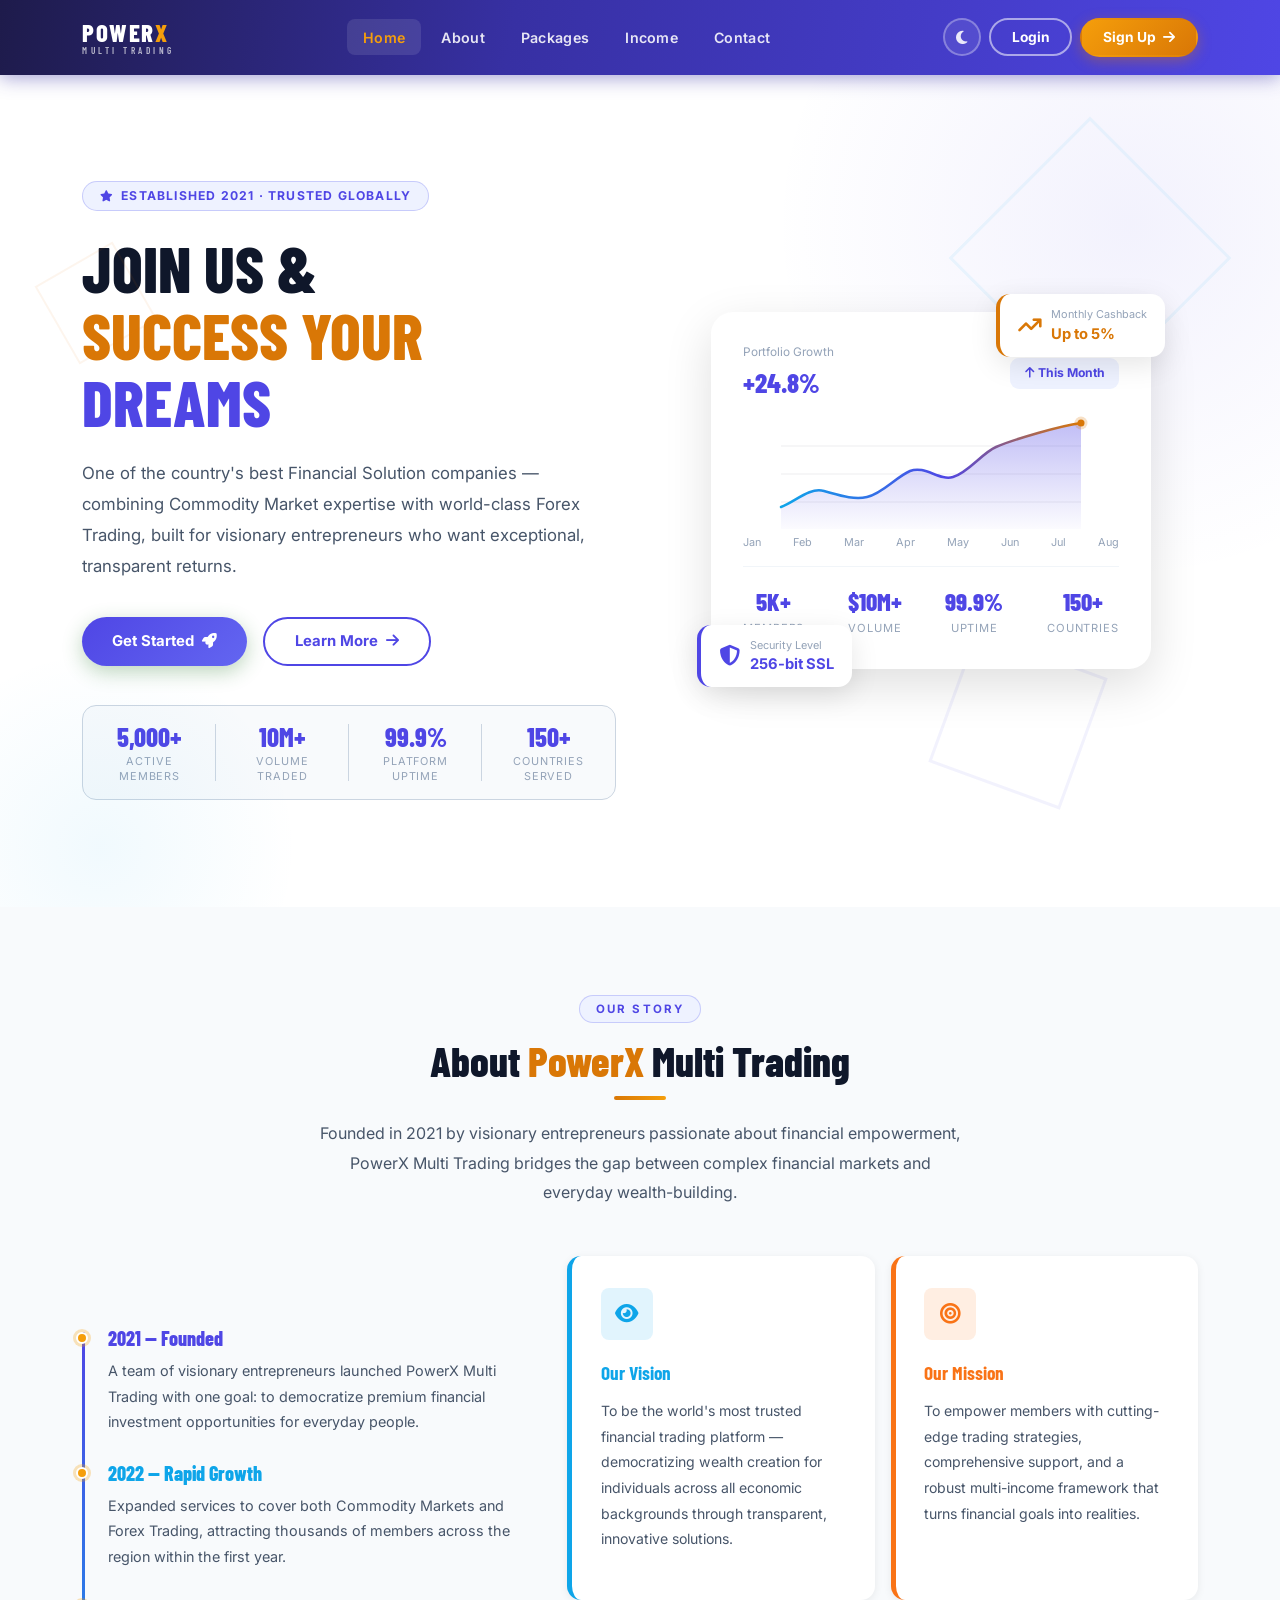
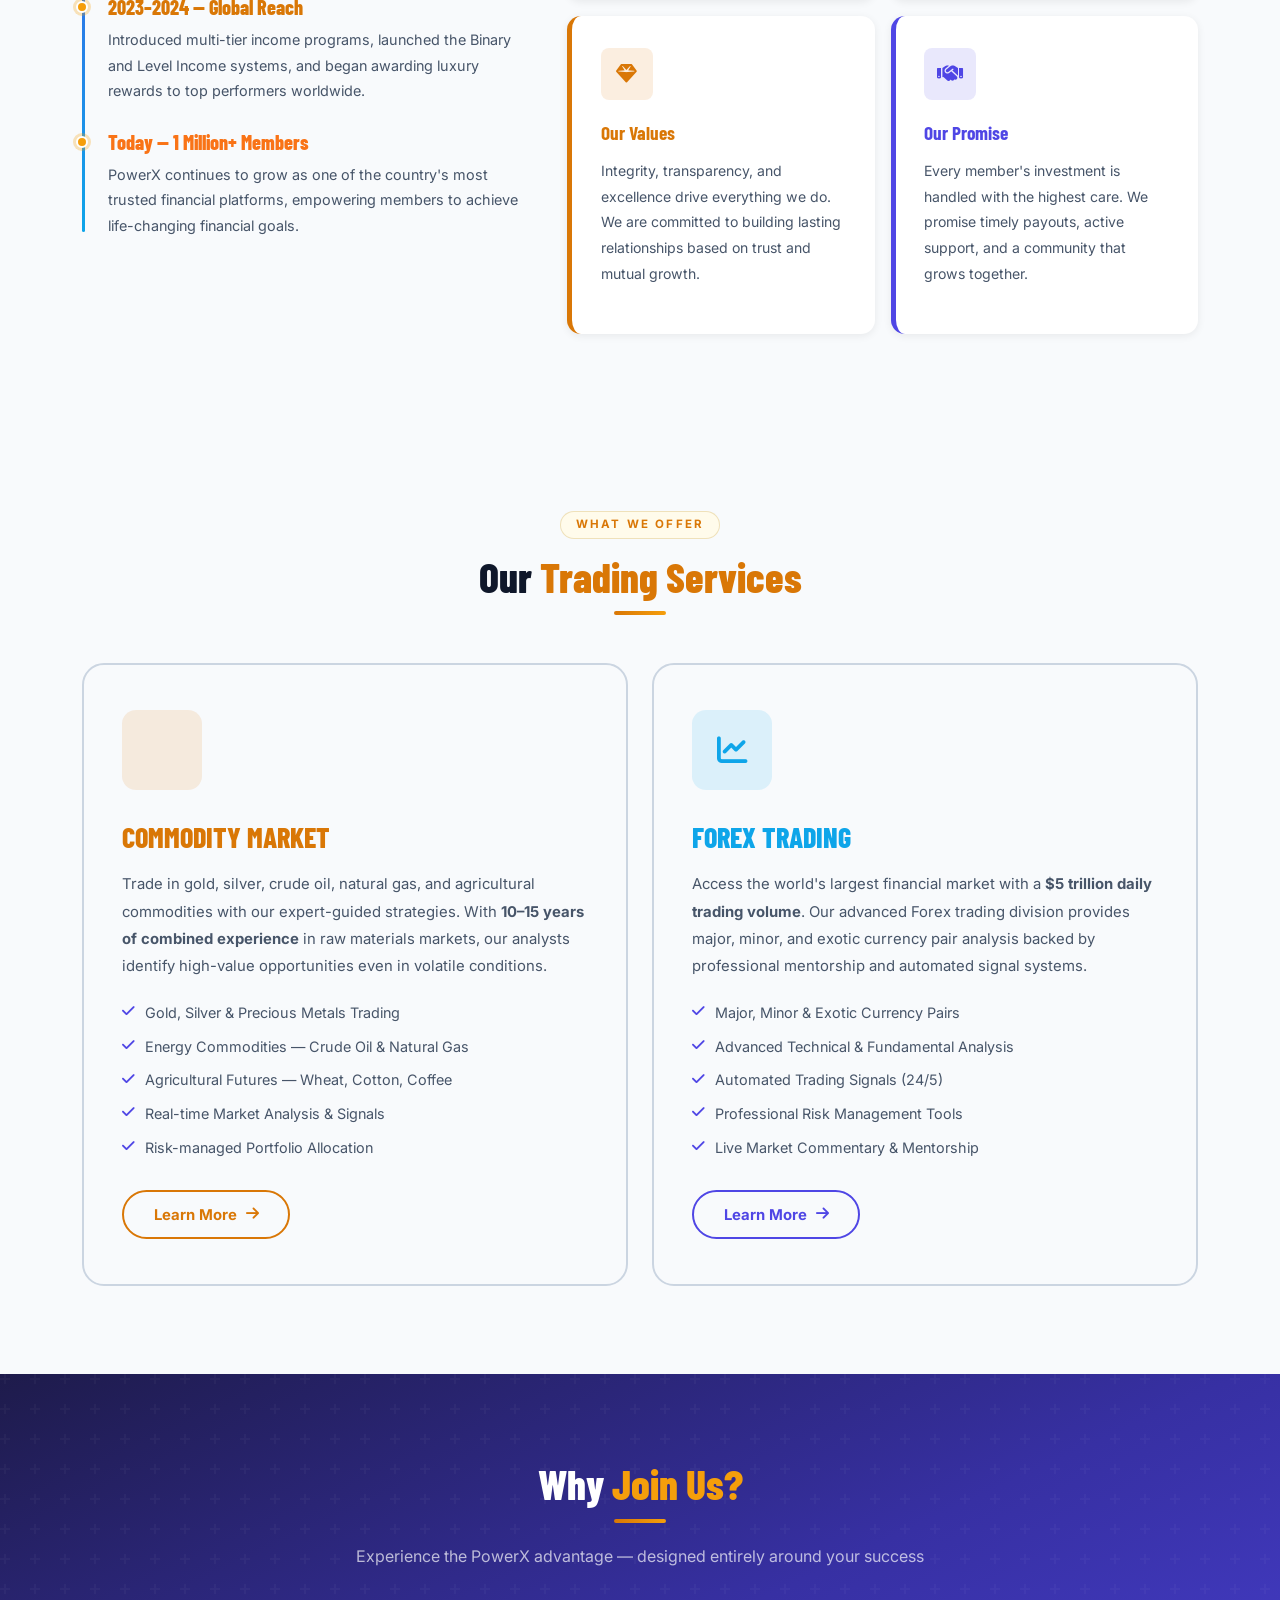
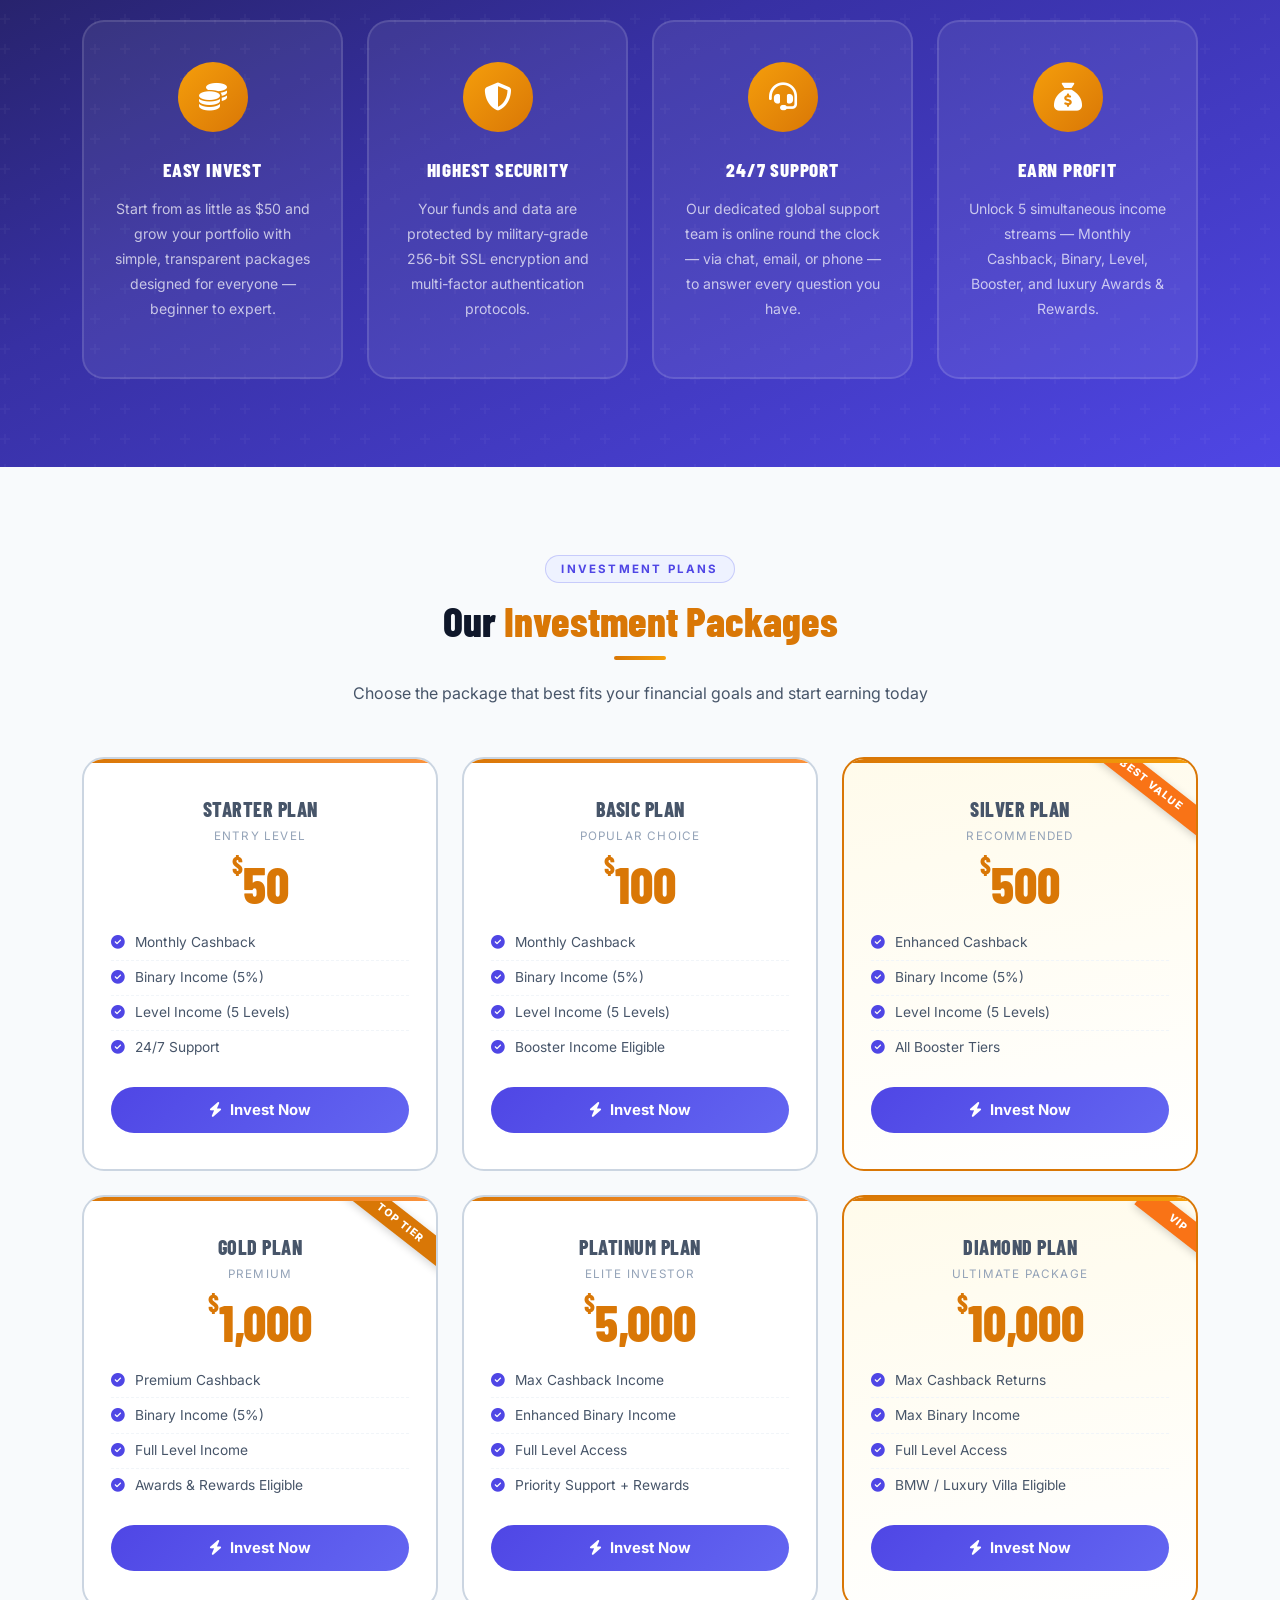
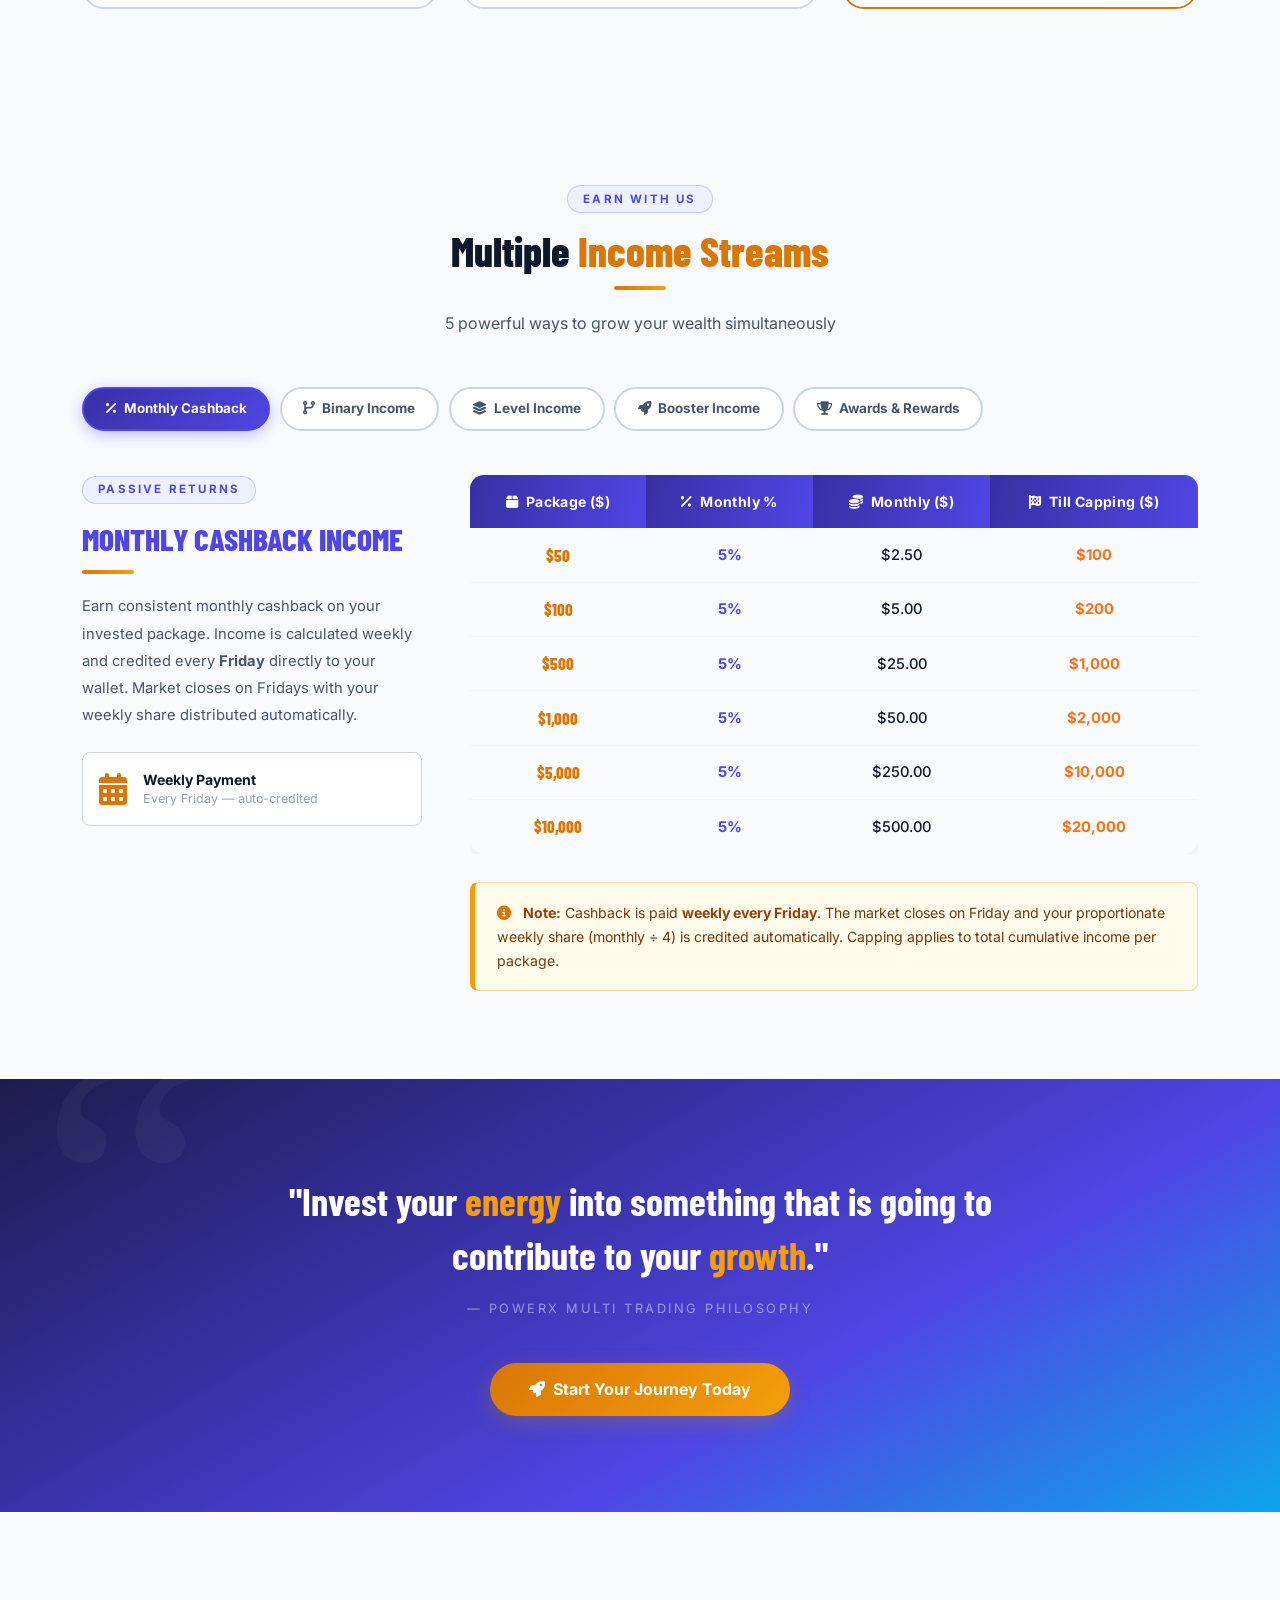
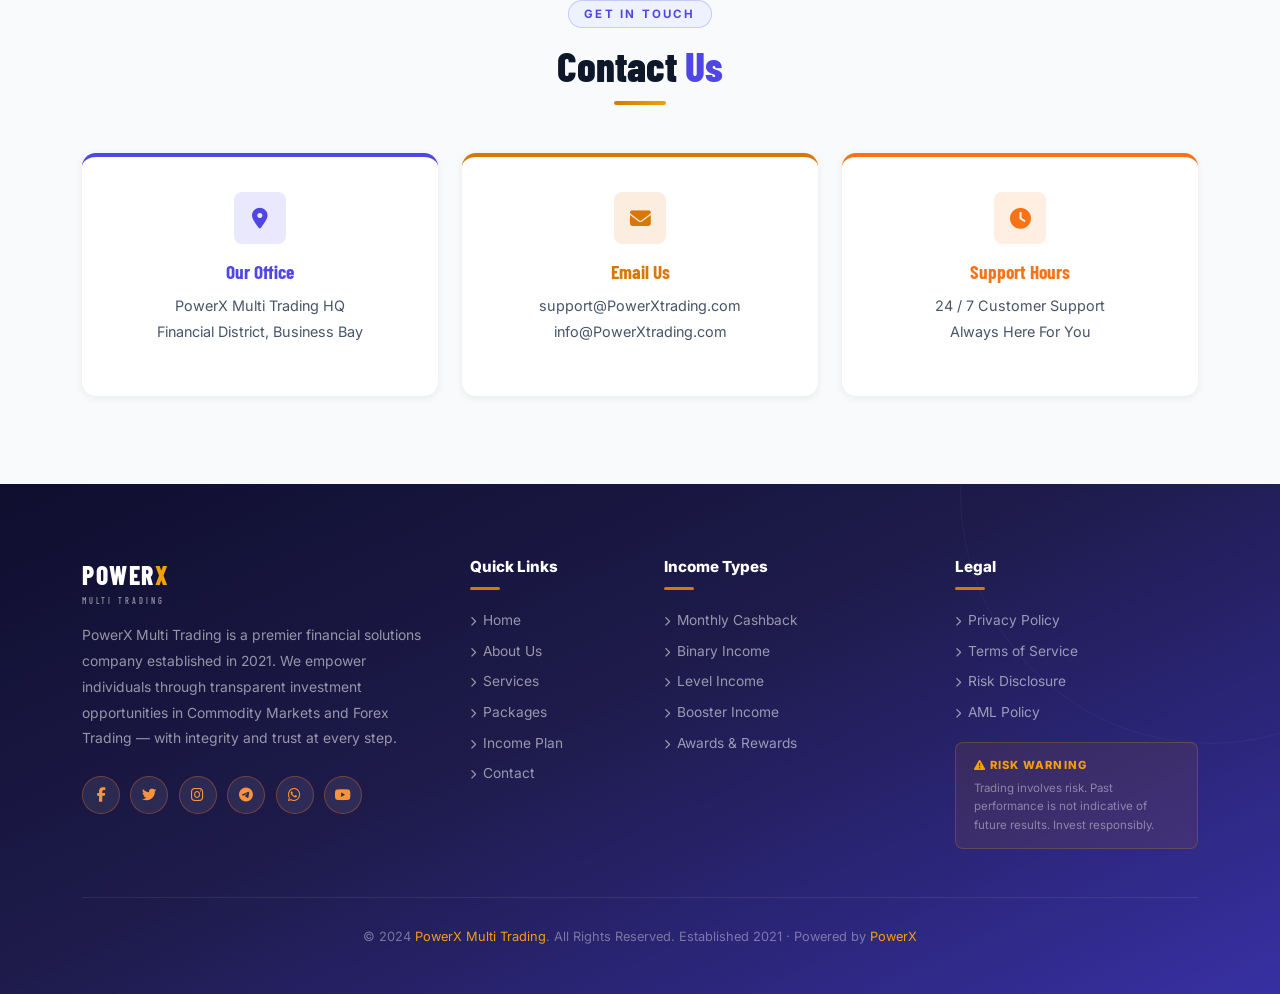
==== commit 1e2f51bd: "update" ====
--- a/index.html
+++ b/index.html
@@ -14,6 +14,139 @@
   <link href="https://fonts.googleapis.com/css2?family=Inter:wght@300;400;500;600;700;800;900&family=Barlow+Condensed:wght@500;600;700;800&display=swap" rel="stylesheet" />
 
   <style>
+    /* ═══════════════════════════════════════
+       PAGE LOADER
+    ═══════════════════════════════════════ */
+    #px-loader {
+      position: fixed;
+      inset: 0;
+      z-index: 99999;
+      display: flex;
+      flex-direction: column;
+      align-items: center;
+      justify-content: center;
+      gap: 1.8rem;
+      background: linear-gradient(135deg, #0d0b2b 0%, #1a0a3d 30%, #0c1a3a 60%, #0a1f2e 100%);
+      transition: opacity .55s ease, visibility .55s ease;
+    }
+    #px-loader.hide {
+      opacity: 0;
+      visibility: hidden;
+      pointer-events: none;
+    }
+    /* Top progress bar */
+    #px-topbar {
+      position: fixed;
+      top: 0; left: 0;
+      height: 3px;
+      width: 0%;
+      z-index: 100000;
+      background: linear-gradient(90deg, #4F46E5, #0EA5E9, #D97706, #F97316);
+      background-size: 300% 100%;
+      border-radius: 0 3px 3px 0;
+      box-shadow: 0 0 12px rgba(79,70,229,.7);
+      transition: width 0s;
+      animation: topbarShimmer 1.8s linear infinite;
+    }
+    @keyframes topbarShimmer {
+      0%   { background-position: 100% 0; }
+      100% { background-position: -100% 0; }
+    }
+    .loader-brand {
+      display: flex;
+      flex-direction: column;
+      align-items: center;
+      gap: .5rem;
+      animation: loaderPulse 2s ease-in-out infinite;
+    }
+    @keyframes loaderPulse {
+      0%, 100% { transform: scale(1);   opacity: 1; }
+      50%       { transform: scale(1.04); opacity: .85; }
+    }
+    .loader-logo-ring {
+      width: 72px; height: 72px;
+      border-radius: 20px;
+      background: linear-gradient(135deg, #4F46E5, #0EA5E9);
+      display: flex; align-items: center; justify-content: center;
+      font-family: 'Barlow Condensed', sans-serif;
+      font-size: 1.9rem; font-weight: 800; color: #fff;
+      box-shadow: 0 0 40px rgba(79,70,229,.55), 0 0 80px rgba(79,70,229,.2);
+      position: relative;
+    }
+    .loader-logo-ring::before {
+      content: '';
+      position: absolute;
+      inset: -4px;
+      border-radius: 23px;
+      border: 2.5px solid transparent;
+      background: linear-gradient(135deg, #4F46E5, #D97706, #F97316) border-box;
+      -webkit-mask: linear-gradient(#fff 0 0) padding-box, linear-gradient(#fff 0 0);
+      -webkit-mask-composite: destination-out;
+      mask-composite: exclude;
+      animation: ringRotate 2.4s linear infinite;
+    }
+    @keyframes ringRotate {
+      to { transform: rotate(360deg); }
+    }
+    .loader-title {
+      font-family: 'Barlow Condensed', sans-serif;
+      font-size: 1.55rem; font-weight: 800; letter-spacing: 3px;
+      color: #fff;
+    }
+    .loader-title span { color: #D97706; }
+    .loader-subtitle {
+      font-size: .72rem; font-weight: 600; letter-spacing: 3.5px;
+      color: rgba(255,255,255,.38); text-transform: uppercase;
+    }
+    /* Animated bar under logo */
+    .loader-bar-track {
+      width: 180px;
+      height: 4px;
+      background: rgba(255,255,255,.1);
+      border-radius: 10px;
+      overflow: hidden;
+    }
+    .loader-bar-fill {
+      height: 100%;
+      width: 0%;
+      border-radius: 10px;
+      background: linear-gradient(90deg, #4F46E5, #0EA5E9, #D97706);
+      background-size: 200% 100%;
+      animation: loaderBarAnim 1.8s ease forwards, barShimmer 1.4s linear infinite;
+    }
+    @keyframes loaderBarAnim {
+      0%   { width: 0%; }
+      40%  { width: 55%; }
+      75%  { width: 82%; }
+      100% { width: 96%; }
+    }
+    @keyframes barShimmer {
+      0%   { background-position: 200% 0; }
+      100% { background-position: -200% 0; }
+    }
+    .loader-status {
+      font-size: .73rem; color: rgba(255,255,255,.45);
+      letter-spacing: 1px;
+      min-height: 1em;
+    }
+    /* Dots indicator */
+    .loader-dots {
+      display: flex; gap: 6px;
+    }
+    .loader-dots span {
+      width: 7px; height: 7px;
+      border-radius: 50%;
+      background: rgba(255,255,255,.25);
+      animation: dotBounce .9s ease-in-out infinite;
+    }
+    .loader-dots span:nth-child(1) { animation-delay: 0s;    background: #4F46E5; }
+    .loader-dots span:nth-child(2) { animation-delay: .18s;  background: #0EA5E9; }
+    .loader-dots span:nth-child(3) { animation-delay: .36s;  background: #D97706; }
+    @keyframes dotBounce {
+      0%,80%,100% { transform: scale(1);   opacity: .5; }
+      40%          { transform: scale(1.5); opacity: 1; }
+    }
+
     /* ═══════════════════════════════════════
        VARIABLES
     ═══════════════════════════════════════ */
@@ -327,6 +460,42 @@
       }
     }
 
+    /* ── Theme Toggle ── */
+    .theme-toggle {
+      display: inline-flex; align-items: center; justify-content: center;
+      width: 38px; height: 38px; border-radius: 50%;
+      border: 2px solid rgba(255,255,255,.3);
+      background: rgba(255,255,255,.08);
+      color: rgba(255,255,255,.88);
+      font-size: .95rem; cursor: pointer;
+      transition: var(--transition);
+      position: relative; overflow: hidden; flex-shrink: 0;
+    }
+    .theme-toggle:hover { background: rgba(245,158,11,.2); border-color: var(--gold-l); color: var(--gold-l); transform: rotate(18deg) scale(1.08); }
+    .theme-toggle .ico-moon,
+    .theme-toggle .ico-sun  { position: absolute; transition: opacity .3s, transform .3s; }
+    .theme-toggle .ico-sun  { opacity: 0; transform: rotate(-90deg) scale(.6); }
+    .theme-toggle .ico-moon { opacity: 1; }
+    body.dark .theme-toggle .ico-sun  { opacity: 1; transform: rotate(0) scale(1); }
+    body.dark .theme-toggle .ico-moon { opacity: 0; transform: rotate(90deg) scale(.6); }
+
+    /* ── Dark mode ── */
+    body.dark {
+      --white:    #131a2e;
+      --gray-50:  #0d1117;
+      --gray-100: #1a2236;
+      --gray-300: #2d3f5c;
+      --gray-500: #7a8fa8;
+      --gray-700: #b0c0d8;
+      --gray-900: #e2e8f0;
+      --green-xl: #1a1f4d;
+      --blue-xl:  #0a1f35;
+      --gold-xl:  #241708;
+      --pink-xl:  #2d1400;
+      background: linear-gradient(135deg,#0d0b2b 0%,#1a0a3d 20%,#0c1a3a 40%,#0a1f2e 65%,#0d1f1a 83%,#1a1205 100%) !important;
+      color: #e2e8f0;
+    }
+
     /* ═══════════════════════════════════════
        2. HERO
     ═══════════════════════════════════════ */
@@ -1471,6 +1640,23 @@
 </head>
 <body>
 
+<!-- PAGE LOADER -->
+<div id="px-topbar"></div>
+<div id="px-loader">
+  <div class="loader-brand">
+    <div class="loader-logo-ring">PX</div>
+    <div class="loader-title">POWER<span>X</span></div>
+    <div class="loader-subtitle">Multi Trading</div>
+  </div>
+  <div class="loader-bar-track">
+    <div class="loader-bar-fill" id="loaderBarFill"></div>
+  </div>
+  <div class="loader-status" id="loaderStatus">Initializing…</div>
+  <div class="loader-dots">
+    <span></span><span></span><span></span>
+  </div>
+</div>
+
 <!-- ╔════════════════════════════════════════════╗
      ║              1. NAVIGATION                 ║
      ╚════════════════════════════════════════════╝ -->
@@ -1505,6 +1691,7 @@
         <li class="nav-item"><a class="nav-link" href="#contact">Contact</a></li>
       </ul>
       <div class="d-flex gap-2 align-items-center pt-3 pt-lg-0">
+        <button class="theme-toggle" id="themeToggle" title="Toggle theme"><i class="fa-solid fa-moon ico-moon"></i><i class="fa-solid fa-sun ico-sun"></i></button>
         <a href="#" class="nav-btn-login" data-bs-toggle="modal" data-bs-target="#loginModal">Login</a>
         <a href="#" class="nav-btn-signup" data-bs-toggle="modal" data-bs-target="#signupModal">Sign Up <i class="fa-solid fa-arrow-right ms-1"></i></a>
       </div>
@@ -3010,6 +3197,18 @@
   }, { once: true });
 }
 
+/* ── Theme Toggle ── */
+(function () {
+  const btn = document.getElementById('themeToggle');
+  if (localStorage.getItem('px-theme') === 'dark') document.body.classList.add('dark');
+  if (btn) {
+    btn.addEventListener('click', function () {
+      document.body.classList.toggle('dark');
+      localStorage.setItem('px-theme', document.body.classList.contains('dark') ? 'dark' : 'light');
+    });
+  }
+}());
+
 /* Reset modals to initial state when closed */
 document.querySelectorAll('.auth-modal').forEach(modal => {
   modal.addEventListener('hidden.bs.modal', function () {
@@ -3031,6 +3230,58 @@
     });
   });
 });
+
+/* ═══════════════════════════════════
+   PAGE LOADER
+═══════════════════════════════════ */
+(function() {
+  const loader    = document.getElementById('px-loader');
+  const topbar    = document.getElementById('px-topbar');
+  const statusEl  = document.getElementById('loaderStatus');
+  const fillEl    = document.getElementById('loaderBarFill');
+  const statuses  = ['Initializing…', 'Loading assets…', 'Connecting securely…', 'Almost ready…'];
+  let step = 0;
+
+  // Animate status text
+  const statusTimer = setInterval(() => {
+    step++;
+    if (step < statuses.length) statusEl.textContent = statuses[step];
+  }, 420);
+
+  // Animate top progress bar
+  let pct = 0;
+  const topbarTimer = setInterval(() => {
+    pct += Math.random() * 18 + 4;
+    if (pct > 90) pct = 90;
+    topbar.style.width = pct + '%';
+    topbar.style.transition = 'width .4s ease';
+  }, 320);
+
+  // Dismiss loader on window load (or max 2.8s fallback)
+  function dismissLoader() {
+    clearInterval(statusTimer);
+    clearInterval(topbarTimer);
+    statusEl.textContent = 'Ready!';
+    topbar.style.transition = 'width .25s ease';
+    topbar.style.width = '100%';
+    setTimeout(() => {
+      loader.classList.add('hide');
+      setTimeout(() => {
+        loader.remove();
+        topbar.style.opacity = '0';
+        topbar.style.transition = 'opacity .4s ease';
+        setTimeout(() => topbar.remove(), 420);
+      }, 580);
+    }, 220);
+  }
+
+  if (document.readyState === 'complete') {
+    dismissLoader();
+  } else {
+    window.addEventListener('load', dismissLoader);
+    setTimeout(dismissLoader, 2800);
+  }
+})();
 </script>
 
 </body>
